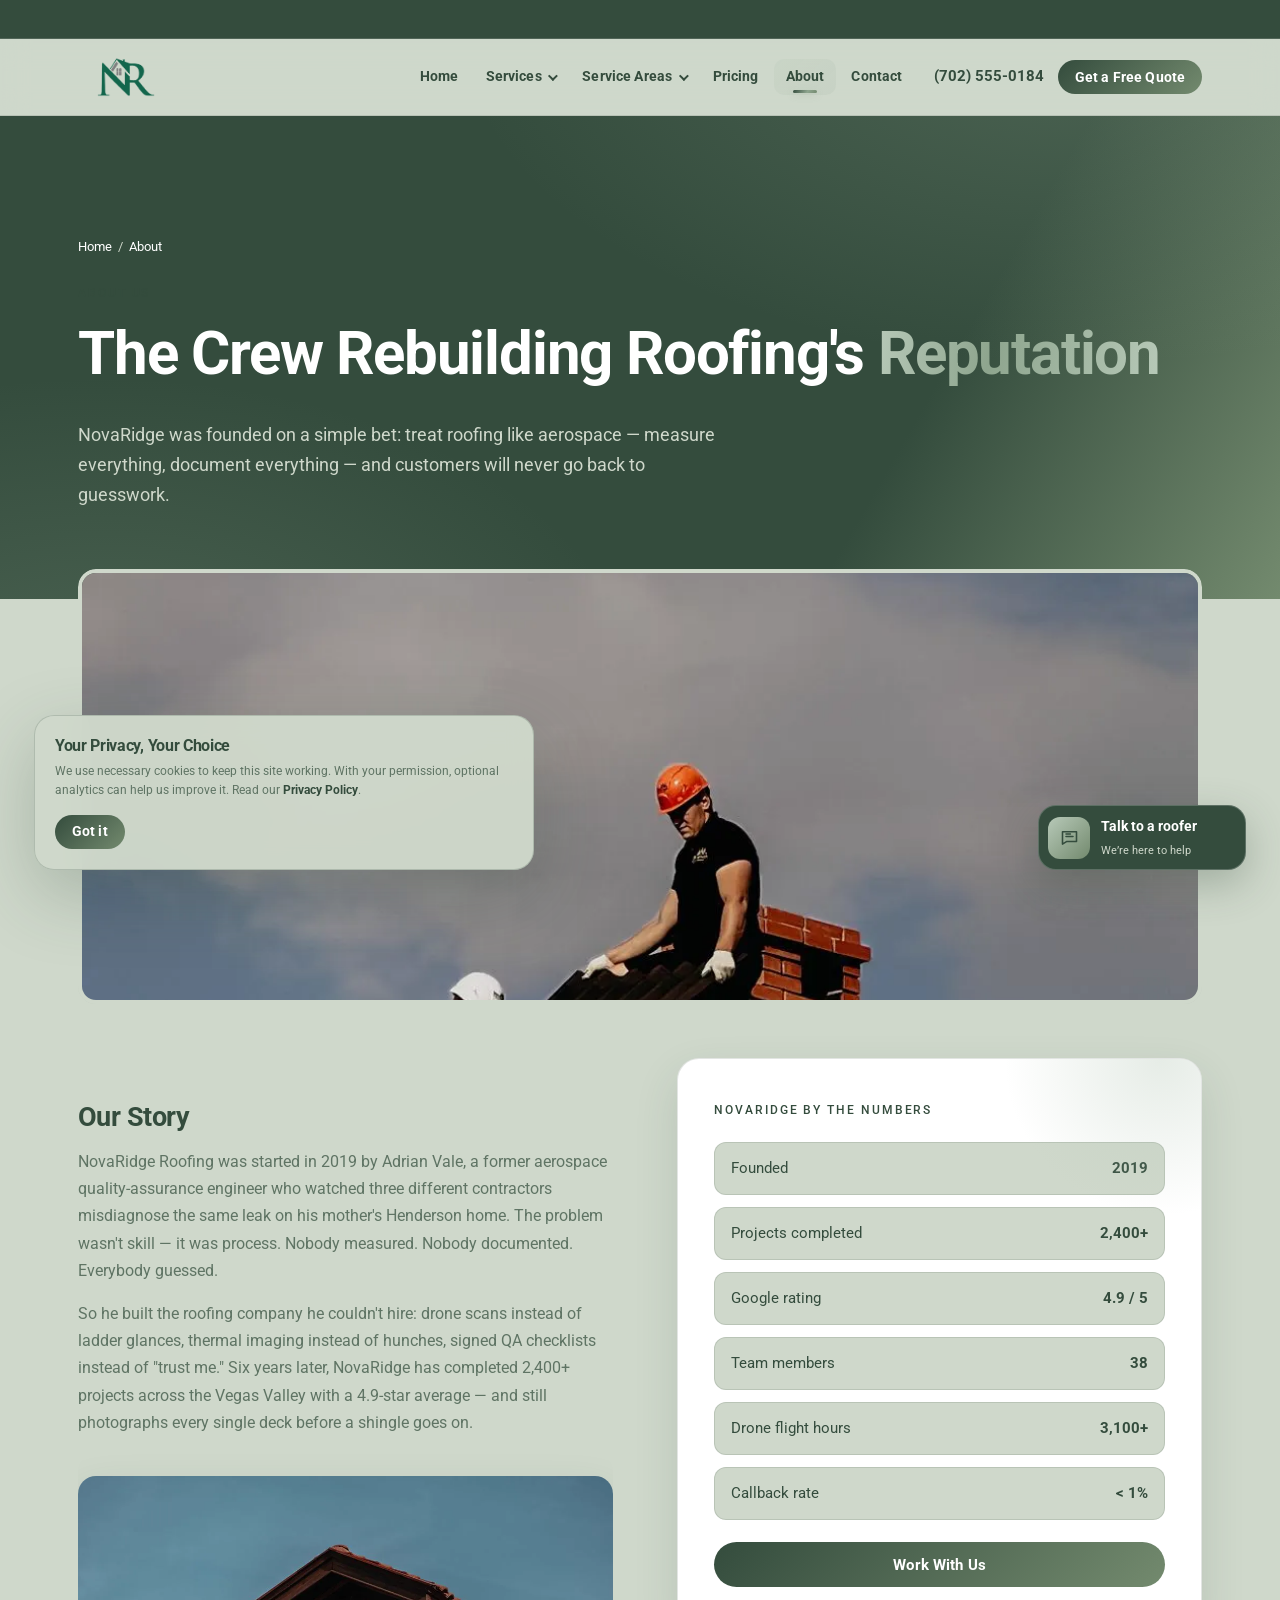
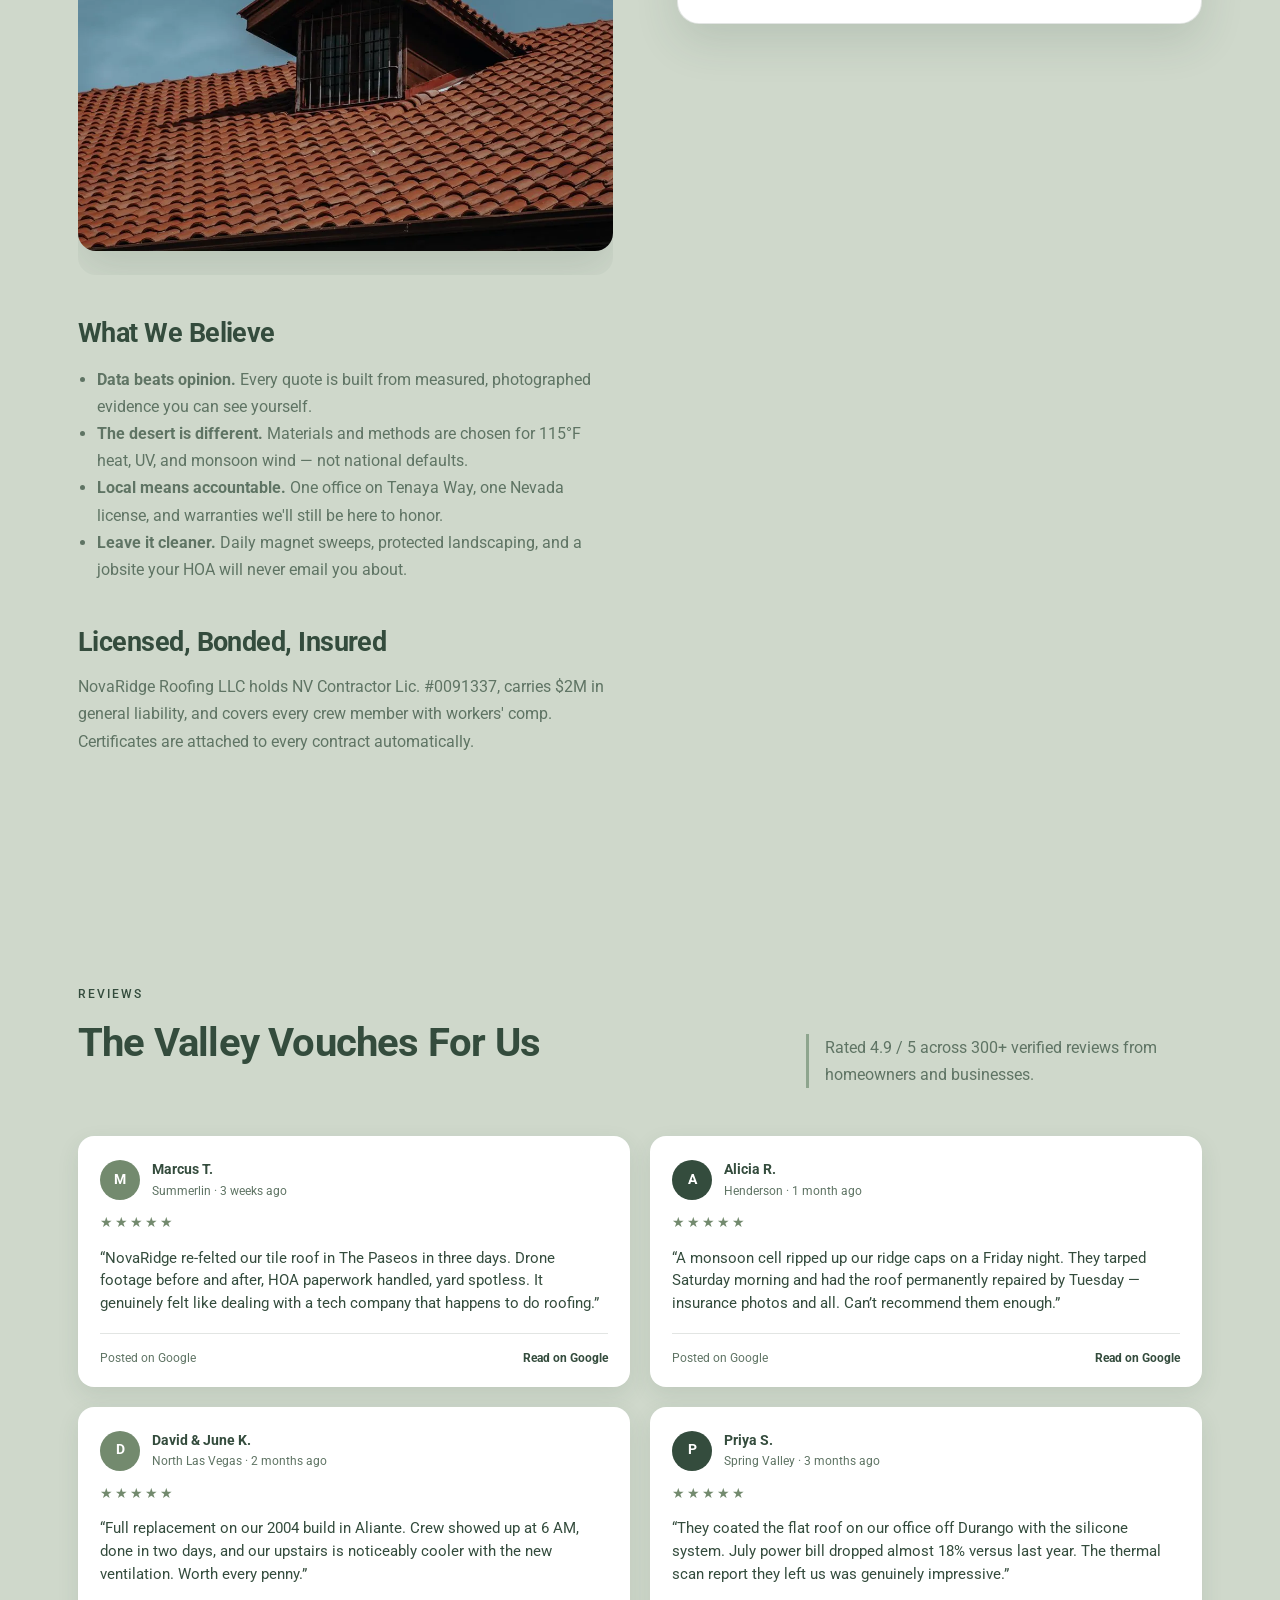
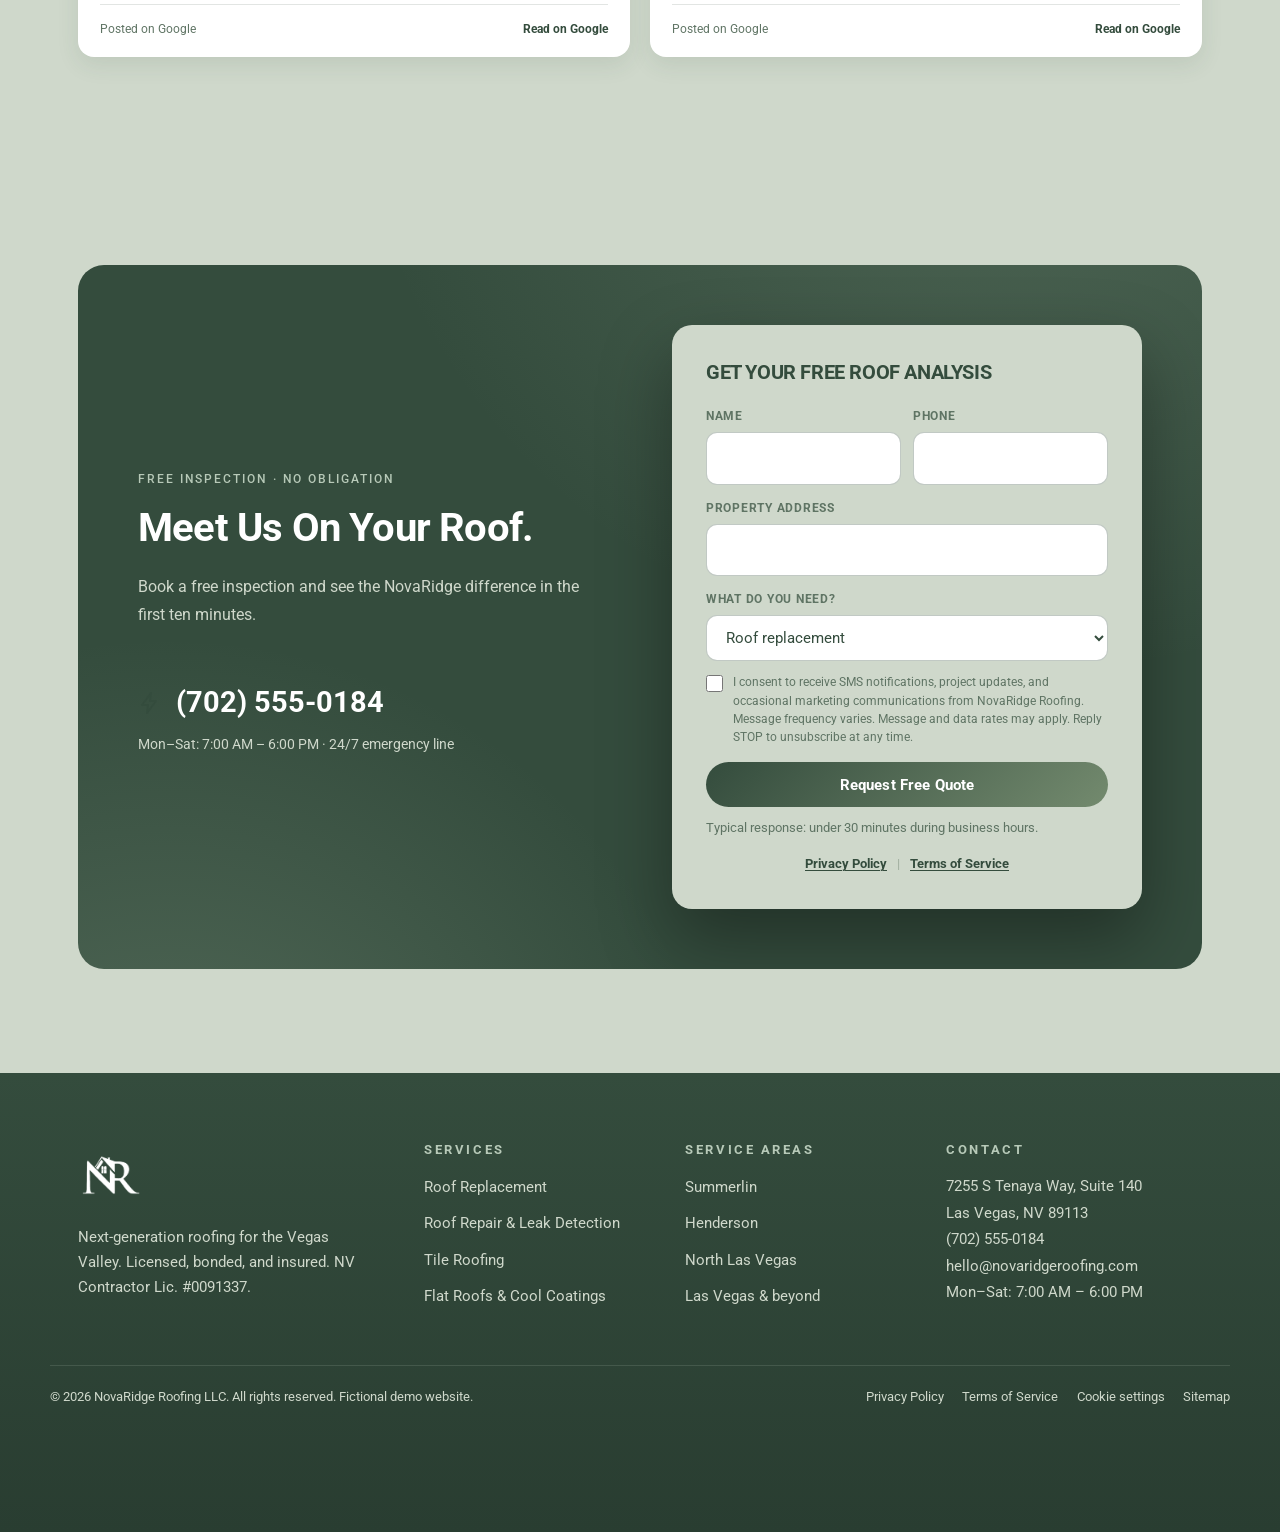
==== about/index.html @ 6fc125f2 "update-site" ====
<!DOCTYPE html>
<html lang="en">
<head>
<meta charset="utf-8">
<meta name="viewport" content="width=device-width, initial-scale=1">
<title>About NovaRidge Roofing — Las Vegas' Data-Driven Roofers | NovaRidge Roofing</title>
<meta name="description" content="Founded by an aerospace QA engineer, NovaRidge Roofing brings drone scans, thermal imaging, and documented quality to 2,400+ Las Vegas roofs since 2019.">
<link rel="canonical" href="https://philderev.github.io/roofing-template/about/">
<meta name="theme-color" content="#CFD8CB">
<link rel="icon" href="../assets/img/nrr-2.png" type="image/png">
<link rel="apple-touch-icon" href="../assets/img/nrr.png">
<meta property="og:type" content="website">
<meta property="og:site_name" content="NovaRidge Roofing">
<meta property="og:title" content="About NovaRidge Roofing — Las Vegas' Data-Driven Roofers | NovaRidge Roofing">
<meta property="og:description" content="Founded by an aerospace QA engineer, NovaRidge Roofing brings drone scans, thermal imaging, and documented quality to 2,400+ Las Vegas roofs since 2019.">
<meta property="og:url" content="https://philderev.github.io/roofing-template/about/">
<meta property="og:image" content="https://philderev.github.io/roofing-template/assets/img/nrr.png">
<meta property="og:image:secure_url" content="https://philderev.github.io/roofing-template/assets/img/nrr.png">
<meta property="og:image:type" content="image/png">
<meta property="og:image:width" content="3231">
<meta property="og:image:height" content="2550">
<meta property="og:image:alt" content="NovaRidge Roofing logo">
<meta name="twitter:card" content="summary">
<link rel="preload" href="../assets/fonts/roboto-400.ttf" as="font" type="font/ttf" crossorigin>
<style>/* NOVARIDGE ROOFING — design system
   Palette: Sage Hint · Mint · Sage · Moss · Evergreen */
@font-face{font-family:"Roboto";src:url("../assets/fonts/roboto-400.ttf") format("truetype");font-style:normal;font-weight:400;font-display:swap}
@font-face{font-family:"Roboto";src:url("../assets/fonts/roboto-500.ttf") format("truetype");font-style:normal;font-weight:500;font-display:swap}
@font-face{font-family:"Roboto";src:url("../assets/fonts/roboto-700.ttf") format("truetype");font-style:normal;font-weight:700;font-display:swap}
:root{
  --bg:#CFD8CB;--bg-warm:#B7C9B8;--bg-sun:#B7C9B8;
  --card:#ffffff;--foot:#344C3D;--foot-2:#293D31;
  --ink:#344C3D;--muted:#5F7464;--inv:#F4F6F3;--inv-muted:#CFD8CB;
  --green:#344C3D;--green-2:#738A6E;--lime:#8EA58E;--yellow:#8EA58E;--yellow-2:#738A6E;
  --line:rgba(52,76,61,.14);--line2:rgba(52,76,61,.3);
  --grad:linear-gradient(120deg,#344C3D,#8EA58E 60%,#738A6E);
  --grad-text:linear-gradient(100deg,#344C3D 0%,#738A6E 55%,#8EA58E 100%);
  --r:18px;--maxw:1180px;
  --shadow:0 18px 44px rgba(52,76,61,.14);
  --shadow-lg:0 26px 60px rgba(52,76,61,.2);
  --font-body:"Roboto","Segoe UI",Arial,sans-serif;
  --font-display:"Roboto","Segoe UI",Arial,sans-serif;
  --ease:cubic-bezier(.22,.61,.2,1);
}
*,*::before,*::after{box-sizing:border-box}
html{scroll-behavior:smooth;scroll-padding-top:96px;-webkit-text-size-adjust:100%;overflow-x:clip}
@media(prefers-reduced-motion:reduce){html{scroll-behavior:auto}*,*::before,*::after{animation-duration:.001s!important;transition-duration:.001s!important}}
picture{display:block;overflow:hidden;border-radius:var(--r)}
picture img{display:block;transition:transform .65s var(--ease)}
@media(hover:hover) and (pointer:fine){picture:hover img{transform:scale(1.06)}}
body{margin:0;background:var(--bg);color:var(--ink);font:400 1rem/1.7 var(--font-body);text-rendering:optimizeLegibility;-webkit-font-smoothing:antialiased}
img,svg,video{max-width:100%;height:auto;display:block}
a{color:var(--green);text-decoration:none}
a:hover{text-decoration:underline}
::selection{background:rgba(142,165,142,.55);color:#344C3D}
:focus-visible{outline:2px solid var(--green);outline-offset:3px;border-radius:4px}
h1,h2,h3,h4{font-family:var(--font-display);line-height:1.16;margin:0 0 .55em;font-weight:700;letter-spacing:-.02em;text-wrap:balance}
h1{font-size:clamp(2.25rem,5.2vw,3.75rem);text-transform:capitalize}
h2{font-size:clamp(1.75rem,3.5vw,2.5rem);text-transform:capitalize}
h3{font-size:1.25rem;line-height:1.3}
p{margin:0 0 1em}
.wrap{max-width:var(--maxw);margin:0 auto;padding:0 clamp(16px,4vw,28px)}
.kicker{display:inline-flex;align-items:center;font-family:var(--font-display);font-size:.75rem;font-weight:500;letter-spacing:.16em;text-transform:uppercase;color:var(--green);margin-bottom:1.3em}
.cta-card .kicker{color:#B7C9B8}
.grad-text{background:var(--grad-text);-webkit-background-clip:text;background-clip:text;color:transparent}
.muted{color:var(--muted)}
section{padding:clamp(56px,9vw,104px) 0;position:relative;overflow:clip}
.section-head{max-width:660px;margin-bottom:clamp(28px,4vw,48px)}
.section-head.split{display:flex;max-width:none;flex-wrap:wrap;gap:1.5rem;align-items:flex-end;justify-content:space-between}
.section-head.split>p{max-width:44ch;border-left:3px solid var(--yellow);padding-left:1rem;margin:0}
.alt-band{background:var(--bg-warm);border-block:1px solid var(--line)}

/* skip link */
.skip{position:absolute;left:-999px;top:8px;z-index:100;background:var(--green);color:#fff;padding:.6em 1em;border-radius:8px;font-weight:700}
.skip:focus{left:8px}

/* header */
.announcement{position:relative;z-index:51;background:var(--green);color:#fff;border-bottom:1px solid rgba(255,255,255,.14)}
.announcement .wrap{min-height:38px;text-align:center;font-size:.8rem;line-height:1.35}
.announcement-rotator{position:relative;height:38px;overflow:hidden}
.announcement-item{position:absolute;inset:0;display:flex;align-items:center;justify-content:center;gap:12px;opacity:0;transform:translateY(12px);animation:announcement-cycle 10s ease-in-out infinite}
.announcement-item:nth-child(2){animation-delay:5s}
.announcement strong{font-weight:700}
.announcement a{color:#fff;font-weight:700;text-decoration:underline;text-underline-offset:3px;white-space:nowrap}
.announcement a:hover{color:var(--bg-warm)}
@keyframes announcement-cycle{0%{opacity:0;transform:translateY(12px)}4%,46%{opacity:1;transform:none}50%,100%{opacity:0;transform:translateY(-12px)}}
@media(prefers-reduced-motion:reduce){.announcement-item{animation:none;opacity:1;transform:none}.announcement-item:nth-child(2){display:none}}
.site-head{position:sticky;top:0;z-index:50;backdrop-filter:blur(14px);-webkit-backdrop-filter:blur(14px);background:rgba(207,216,203,.88);border-bottom:1px solid var(--line)}
.nav-bar{display:flex;align-items:center;gap:20px;min-height:76px}
.brand{display:flex;align-items:center;color:var(--ink);flex:none}
.brand:hover{text-decoration:none}
.brand-logo{width:96px;height:64px;object-fit:contain;display:block}
nav.main{margin-left:auto}
nav.main ul{list-style:none;display:flex;gap:4px;margin:0;padding:0;align-items:center}
nav.main a,.drop-btn{display:block;padding:.55em .8em;color:var(--ink);font:600 .9rem/1.4 var(--font-display);letter-spacing:.01em;border-radius:10px;background:none;border:0;cursor:pointer;white-space:nowrap;position:relative}
nav.main a:hover,.drop-btn:hover{background:rgba(183,201,184,.4);text-decoration:none}
nav.main a[aria-current=page]{color:var(--green);background:linear-gradient(135deg,rgba(183,201,184,.26),rgba(142,165,142,.1));text-decoration:none}
nav.main a[aria-current=page]::after{content:"";position:absolute;left:50%;bottom:2px;width:24px;height:3px;border-radius:99px;background:var(--grad);transform:translateX(-50%);box-shadow:0 2px 7px rgba(142,165,142,.28)}
.has-drop{position:relative}
.drop-btn::after{content:"";display:inline-block;margin-left:.45em;width:7px;height:7px;border-right:2px solid currentColor;border-bottom:2px solid currentColor;transform:rotate(45deg) translateY(-2px)}
.drop{position:absolute;top:calc(100% + 6px);left:0;min-width:240px;background:var(--card);border:1px solid var(--line);border-radius:14px;padding:8px;box-shadow:var(--shadow-lg);opacity:0;visibility:hidden;transform:translateY(6px);transition:.18s}
.has-drop:hover .drop,.has-drop:focus-within .drop,.has-drop.open .drop{opacity:1;visibility:visible;transform:none}
.drop a{padding:.6em .8em;border-radius:9px;font-weight:500}
.drop a:hover{background:var(--bg-warm)}
.head-cta{display:flex;align-items:center;gap:14px}
.phone-link{font-weight:700;font-size:.95rem;color:var(--ink);white-space:nowrap}
.phone-link:hover{color:var(--green);text-decoration:none}
.btn{display:inline-flex;align-items:center;justify-content:center;gap:.5em;padding:.9em 1.7em;border-radius:999px;font:600 .94rem/1.2 var(--font-display);letter-spacing:.01em;border:0;cursor:pointer;transition:outline-color .2s var(--ease);outline:2px solid transparent;outline-offset:2px;white-space:nowrap}
.btn:hover{text-decoration:none}
.btn-primary{background:linear-gradient(135deg,#344C3D,#738A6E);color:#fff}
.btn-primary:hover{outline-color:#344C3D}
.btn-yellow{background:linear-gradient(135deg,#B7C9B8,#8EA58E);color:#344C3D}
.btn-yellow:hover{outline-color:#738A6E}
.btn-ghost{background:rgba(255,255,255,.7);color:var(--ink);border:1px solid var(--line2)}
.btn-ghost:hover{border-color:var(--green);color:var(--green);background:#fff}
.hero .btn-ghost,.sub-hero .btn-ghost{background:rgba(207,216,203,.12);color:#fff;border-color:rgba(207,216,203,.4)}
.hero .btn-ghost:hover,.sub-hero .btn-ghost:hover{background:rgba(207,216,203,.22);color:#fff;border-color:var(--yellow)}
.btn-sm{padding:.62em 1.2em;font-size:.88rem}
.nav-toggle{display:none;margin-left:auto;background:none;border:1px solid var(--line2);border-radius:10px;padding:9px 11px;cursor:pointer}
.nav-toggle span{display:block;width:20px;height:2px;background:var(--ink);margin:4px 0;border-radius:2px;transition:.2s}

/* hero (home) */
.hero{position:relative;min-height:min(92svh,880px);display:flex;align-items:center;overflow:hidden;padding:110px 0 90px;isolation:isolate}
.hero .wrap{width:100%}
.hero-media{position:absolute;inset:0;z-index:-2}
.hero-media video,.hero-media img{width:100%;height:100%;object-fit:cover}
.hero-media::after{content:"";position:absolute;inset:0;background:linear-gradient(100deg,rgba(41,61,49,.92) 18%,rgba(41,61,49,.66) 52%,rgba(41,61,49,.3)),linear-gradient(0deg,rgba(41,61,49,.55),transparent 40%)}
.hero-inner{max-width:760px;color:#fff}
.hero-status{display:inline-flex;align-items:center;gap:.6rem;font-size:.8rem;font-weight:600;letter-spacing:.16em;text-transform:uppercase;color:#B7C9B8;margin-bottom:1.5rem}
.pulse{position:relative;width:9px;height:9px;border-radius:50%;background:#B7C9B8}
.pulse::after{content:"";position:absolute;inset:-2px;border-radius:50%;border:2px solid rgba(183,201,184,.55);animation:pulse 2s infinite}
@keyframes pulse{0%{transform:scale(.6);opacity:1}70%,100%{transform:scale(2);opacity:0}}
.hero .grad-text,.sub-hero .grad-text{background:linear-gradient(100deg,#B7C9B8,#8EA58E 40%,#B7C9B8);-webkit-background-clip:text;background-clip:text;color:transparent}
.hero p.lede{font-size:clamp(1.02rem,2vw,1.2rem);color:#CFD8CB;max-width:560px;border-left:3px solid var(--yellow);padding-left:1.1rem}
.hero-ctas{display:flex;gap:14px;flex-wrap:wrap;margin:1.7em 0 2.3em}

/* sub-hero (subpages) */
.sub-hero{position:relative;padding:clamp(76px,10vw,120px) 0 clamp(44px,6vw,70px);overflow:hidden;color:#fff;background:radial-gradient(90% 130% at 85% -20%,rgba(142,165,142,.28),transparent 55%),radial-gradient(70% 110% at 8% 120%,rgba(142,165,142,.25),transparent 60%),linear-gradient(120deg,#344C3D,#344C3D 70%,#738A6E)}
.sub-hero .lede{color:#CFD8CB!important}
.crumbs{font-size:.84rem;color:#CFD8CB;margin-bottom:1.4em}
.crumbs a{color:#CFD8CB}
.crumbs a:hover{color:var(--yellow)}
.crumbs span[aria-current]{color:#fff}

/* trust bar */
.trust{border-block:1px solid rgba(52,76,61,.12);background:var(--bg-sun);padding:20px 0;overflow:hidden}
.trust-track{display:flex;width:max-content;animation:trust-marquee 28s linear infinite;will-change:transform}
.trust-row{display:flex;gap:clamp(36px,5vw,76px);align-items:center;padding:0 clamp(18px,2.5vw,38px);flex:none}
.trust-item{display:flex;align-items:center;font:600 .8rem/1.2 var(--font-display);letter-spacing:.08em;text-transform:uppercase;color:#344C3D;white-space:nowrap}
.stars{color:#344C3D;letter-spacing:2px}
@keyframes trust-marquee{to{transform:translateX(-50%)}}
@media(hover:hover){.trust:hover .trust-track{animation-play-state:paused}}
@media(prefers-reduced-motion:reduce){.trust{overflow-x:auto}.trust-track{animation:none}.trust-row[aria-hidden=true]{display:none}}

/* cards */
.grid-3{display:grid;grid-template-columns:repeat(3,1fr);gap:20px}
.grid-4{display:grid;grid-template-columns:repeat(4,1fr);gap:20px}
.grid-2{display:grid;grid-template-columns:repeat(2,1fr);gap:20px}
.card{background:var(--card);border:1px solid var(--line);border-radius:var(--r);padding:28px;position:relative;overflow:hidden;transition:transform .35s var(--ease),border-color .35s,box-shadow .35s}
.card::before{content:"";position:absolute;inset:0 0 auto;height:3px;background:var(--grad);opacity:0;transition:.25s}
a.card{color:var(--ink);display:block}
a.card:hover{text-decoration:none}
.card:hover{transform:translateY(-6px);border-color:rgba(52,76,61,.35);box-shadow:var(--shadow-lg)}
.card:hover::before{opacity:1}
.card .icon{width:54px;height:54px;border-radius:14px;display:grid;place-items:center;background:rgba(183,201,184,.35);border:1px solid rgba(52,76,61,.2);margin-bottom:18px;transition:.3s var(--ease)}
.card:hover .icon{background:var(--grad);transform:rotate(-6deg) scale(1.06)}
.card:hover .icon svg path,.card:hover .icon svg circle{stroke:#fff}
.card h3{margin-bottom:.4em}
.card p{color:var(--muted);font-size:.94rem;margin:0}
.card .go{display:inline-block;margin-top:16px;font-weight:700;font-size:.88rem;color:var(--green)}

/* about preview / photo layouts */
.about-grid{display:grid;grid-template-columns:1.02fr 1fr;gap:clamp(28px,5vw,64px);align-items:center}
.about-media{position:relative}
.about-media img{border-radius:var(--r);aspect-ratio:4/4.7;object-fit:cover;width:100%;box-shadow:var(--shadow)}
.float-chip{position:absolute;display:flex;align-items:center;gap:.8rem;background:#fff;border:1px solid var(--line);border-radius:16px;padding:.85rem 1.15rem;box-shadow:var(--shadow-lg)}
.float-chip .ico{width:40px;height:40px;border-radius:11px;background:var(--grad);display:grid;place-items:center;flex:none}
.float-chip .ico svg{width:20px;height:20px}
.float-chip b{display:block;font-size:1.05rem;line-height:1.1}
.float-chip span{font-size:.72rem;color:var(--muted);letter-spacing:.06em;text-transform:uppercase}
.chip-tr{top:1.4rem;right:-1rem}
.chip-bl{bottom:2.2rem;left:-1.2rem}
.checklist{list-style:none;margin:1.4em 0 0;padding:0;display:grid;gap:14px}
.checklist li{display:flex;gap:13px;align-items:flex-start;color:var(--muted)}
.checklist li b{color:var(--ink)}
.checklist svg{flex:none;margin-top:3px}
.mini-stats{display:grid;grid-template-columns:repeat(3,1fr);gap:1.4rem;margin-top:2rem}
.mini-stats b{font-size:clamp(1.6rem,2.6vw,2.2rem);display:block;letter-spacing:-.02em;background:var(--grad-text);-webkit-background-clip:text;background-clip:text;color:transparent}
.mini-stats span{font-size:.8rem;color:var(--muted)}
.why-media{display:grid;grid-template-columns:1fr 1fr;gap:1.2rem}
.why-media img{border-radius:var(--r);width:100%;object-fit:cover;aspect-ratio:4/3.4;box-shadow:var(--shadow)}
.why-media picture:first-child{grid-column:1/-1}
.why-media picture:first-child img{aspect-ratio:16/8.2}

/* projects */
.proj-grid{display:grid;grid-template-columns:1fr 1fr;gap:1.5rem}
.proj{position:relative;border-radius:var(--r);overflow:hidden;display:block;box-shadow:var(--shadow)}
.proj img{aspect-ratio:16/10.5;object-fit:cover;width:100%;transition:transform .8s var(--ease)}
.proj:hover img{transform:scale(1.06)}
.proj-info{position:absolute;inset:auto 0 0;padding:1.4rem;background:linear-gradient(180deg,transparent,rgba(41,61,49,.94) 62%)}
.proj-info time{font-size:.76rem;color:var(--yellow);letter-spacing:.16em;text-transform:uppercase}
.proj-info h3{font-size:1.24rem;text-transform:uppercase;margin:.3rem 0 0;color:#fff}
.proj-tags{position:absolute;top:1.1rem;right:1.1rem;display:flex;gap:.5rem}
.proj-tags span{font-size:.68rem;font-weight:600;letter-spacing:.1em;text-transform:uppercase;background:rgba(207,216,203,.92);border:1px solid rgba(52,76,61,.15);color:#344C3D;padding:.32rem .7rem;border-radius:999px}

/* tech panel (sticky sidebars) */
.tech-panel{background:var(--card);border:1px solid var(--line);border-radius:22px;padding:clamp(22px,3vw,36px);box-shadow:var(--shadow);position:relative;overflow:hidden}
.tech-panel::after{content:"";position:absolute;width:340px;height:340px;border-radius:50%;background:radial-gradient(circle,rgba(183,201,184,.35),transparent 65%);top:-170px;right:-130px;pointer-events:none}
.tech-rows{display:grid;gap:12px;margin-top:6px}
.tech-row{display:flex;justify-content:space-between;gap:14px;padding:13px 16px;background:var(--bg);border:1px solid var(--line);border-radius:12px;font-size:.92rem}
.tech-row b{color:var(--green);font-weight:700;white-space:nowrap}

/* process */
.steps{counter-reset:s}
.step{counter-increment:s;display:grid;grid-template-columns:auto 1fr;gap:1.6rem;align-items:center;padding:1.6rem 0;border-bottom:1px solid var(--line);transition:padding-left .35s var(--ease),background .35s}
.step:hover{padding-left:1rem;background:linear-gradient(90deg,rgba(183,201,184,.35),transparent 60%)}
.step-num{font-size:.95rem;font-weight:700;color:var(--green);width:58px;height:58px;border-radius:16px;display:grid;place-items:center;border:1px solid var(--line2);background:rgba(183,201,184,.3)}
.step-num::before{content:"0" counter(s)}
.step h3{font-size:1.25rem;text-transform:uppercase;margin:0 0 .2em}
.step p{color:var(--muted);font-size:.95rem;margin:0;max-width:62ch}

/* areas */
.area-flex{display:grid;grid-template-columns:1fr 1fr;gap:clamp(28px,5vw,60px);align-items:center}
.map-panel{background:var(--card);border:1px solid var(--line);border-radius:22px;padding:14px;box-shadow:var(--shadow);overflow:hidden}
.map-panel iframe{display:block;width:100%;height:400px;border:0;border-radius:14px;background:#F4F6F3}
.area-list{display:grid;grid-template-columns:1fr 1fr;gap:12px;margin-top:1.4em}
.area-chip{display:flex;align-items:center;gap:10px;padding:13px 16px;background:var(--card);border:1px solid var(--line);border-radius:12px;color:var(--ink);font-weight:600;font-size:.93rem;transition:.2s var(--ease)}
.area-chip:hover{border-color:var(--green);text-decoration:none;transform:translateY(-3px);box-shadow:var(--shadow);color:var(--green)}
.area-chip .dot{width:9px;height:9px;border-radius:50%;background:var(--grad);flex:none}

/* reviews */
.review-card{background:var(--card);border:0;border-radius:16px;padding:24px 22px 18px;display:flex;flex-direction:column;gap:16px;box-shadow:0 8px 22px rgba(52,76,61,.1)}
.review-card p{color:var(--ink);font-size:.92rem;line-height:1.55;margin:0;flex:1}
.reviewer{display:flex;align-items:center;gap:12px;order:-2}
.avatar{width:40px;height:40px;border-radius:50%;display:grid;place-items:center;flex:none;font-weight:700;background:var(--green-2);color:#fff;font-size:.9rem}
.review-card:nth-child(even) .avatar{background:var(--green);color:#fff}
.reviewer b{display:block;font-size:.9rem;line-height:1.35;color:var(--ink)}
.reviewer span{display:block;font-size:.76rem;line-height:1.4;color:var(--muted);margin-top:3px}
.review-card>.stars{order:-1;color:var(--yellow-2);font-size:.9rem;line-height:1;letter-spacing:2px}
.review-foot{display:flex;align-items:center;justify-content:space-between;gap:16px;border-top:1px solid var(--line);padding-top:14px;margin-top:2px;font-size:.76rem;color:var(--muted)}
.review-foot a{font-weight:600;color:var(--green);white-space:nowrap}

/* faq */
.faq-grid{display:grid;grid-template-columns:1fr 1.35fr;gap:clamp(2rem,5vw,4rem);align-items:start}
.faq-media img{border-radius:var(--r);aspect-ratio:4/4.6;object-fit:cover;width:100%;box-shadow:var(--shadow)}
.faq details,.faq-grid details{border:1px solid var(--line);border-radius:14px;background:var(--card);margin-bottom:12px;overflow:hidden;transition:border-color .3s}
.faq{max-width:820px}
details[open]{border-color:var(--line2)}
.faq summary,.faq-grid summary{cursor:pointer;padding:17px 20px;font-weight:600;list-style:none;display:flex;justify-content:space-between;gap:16px;align-items:center}
summary::-webkit-details-marker{display:none}
summary .plus{flex:none;width:28px;height:28px;border-radius:9px;position:relative;border:1px solid var(--line);background:rgba(183,201,184,.3);transition:.3s var(--ease)}
summary .plus::before,summary .plus::after{content:"";position:absolute;inset:0;margin:auto;background:var(--green);border-radius:2px}
summary .plus::before{width:12px;height:2px}
summary .plus::after{width:2px;height:12px;transition:transform .3s var(--ease)}
details[open] summary .plus{background:var(--grad);border-color:transparent}
details[open] summary .plus::before,details[open] summary .plus::after{background:#fff}
details[open] summary .plus::after{transform:rotate(90deg)}
.faq-a{padding:0 20px 18px;color:var(--muted);font-size:.95rem}

/* pricing */
.price-card{position:relative;background:var(--card);border:1px solid var(--line);border-radius:20px;padding:32px 28px;display:flex;flex-direction:column;transition:transform .3s var(--ease),border-color .3s,box-shadow .3s}
.price-card:hover{transform:translateY(-6px);border-color:rgba(52,76,61,.4);box-shadow:var(--shadow-lg)}
.price-card.hot{border-color:rgba(52,76,61,.55);box-shadow:0 0 0 3px rgba(183,201,184,.5),var(--shadow)}
.price-card .tag{position:absolute;top:-13px;left:50%;transform:translateX(-50%);white-space:nowrap;background:linear-gradient(135deg,#B7C9B8,#738A6E);color:#344C3D;font-size:.72rem;font-weight:700;letter-spacing:.12em;text-transform:uppercase;padding:.4em 1em;border-radius:99px;box-shadow:0 6px 16px rgba(115,138,110,.4)}
.price-card h3{font-size:1.1rem;text-transform:uppercase}
.price{font-size:2.1rem;font-weight:700;margin:.2em 0 .1em;letter-spacing:-.02em}
.price small{font-size:.85rem;color:var(--muted);font-weight:500}
.price-card ul{list-style:none;padding:1.2em 0 0;margin:.6em 0 1.6em;display:grid;gap:10px;flex:1;border-top:1px solid var(--line)}
.price-card li{display:flex;gap:10px;font-size:.92rem;color:var(--muted)}
.price-card li::before{content:"";width:8px;height:8px;border-radius:50%;background:var(--grad);flex:none;margin-top:8px}
.price-card .btn{width:100%}

/* cta band + form */
.cta-band{padding:clamp(56px,9vw,104px) 0}
.cta-card{position:relative;overflow:hidden;border-radius:26px;padding:clamp(28px,5vw,60px);color:#fff;background:radial-gradient(110% 160% at 85% -30%,rgba(142,165,142,.3),transparent 55%),radial-gradient(90% 140% at 8% 130%,rgba(142,165,142,.35),transparent 55%),linear-gradient(120deg,#344C3D,#344C3D)}
.cta-card .inner{position:relative;display:grid;grid-template-columns:1fr 1fr;gap:clamp(30px,5vw,70px);align-items:center}
.cta-card .muted{color:#CFD8CB}
.big-phone{display:inline-flex;align-items:center;gap:14px;margin-top:1.2em;font-size:clamp(1.3rem,3vw,1.8rem);font-weight:700;color:#fff}
.big-phone:hover{color:var(--yellow);text-decoration:none}
.lead-form{background:var(--bg);border-radius:20px;padding:clamp(22px,3vw,34px);box-shadow:0 30px 70px rgba(0,0,0,.35);color:var(--ink)}
.lead-form h3{margin-bottom:1em;text-transform:uppercase}
.f-row{display:grid;grid-template-columns:1fr 1fr;gap:12px}
.f-field{margin-bottom:12px}
.f-field label{display:block;font-size:.78rem;font-weight:700;letter-spacing:.06em;color:var(--muted);margin-bottom:6px;text-transform:uppercase}
.f-field input,.f-field select,.f-field textarea{width:100%;padding:.8em 1em;background:#fff;border:1px solid var(--line2);border-radius:11px;color:var(--ink);font:inherit;font-size:.95rem}
.f-field input:focus,.f-field select:focus,.f-field textarea:focus{outline:none;border-color:var(--green);box-shadow:0 0 0 3px rgba(115,138,110,.2)}
.form-note{font-size:.8rem;color:var(--muted);margin:10px 0 0}
.sms-consent{display:flex;align-items:flex-start;gap:10px;margin:4px 0 16px;color:var(--muted);font-size:.76rem;line-height:1.5;cursor:pointer}
.sms-consent input{width:17px;height:17px;flex:0 0 17px;margin:2px 0 0;accent-color:var(--green)}
.form-legal{display:flex;justify-content:center;gap:10px;margin:14px 0 0;font-size:.8rem}
.form-legal a{color:var(--green-dark);font-weight:600;text-decoration:underline;text-underline-offset:2px}
.form-legal span{color:var(--line2)}
.form-consent{font-size:.72rem;line-height:1.5}
.form-consent a{font-weight:600}
.form-ok{display:none;padding:14px 18px;border:1px solid rgba(52,76,61,.4);background:rgba(115,138,110,.12);border-radius:12px;color:var(--green);font-weight:600;margin-top:14px}

/* footer */
.site-foot{background:linear-gradient(180deg,var(--foot),var(--foot-2));color:var(--inv);padding:clamp(44px,6vw,70px) 0 0}
.site-foot .brand{color:var(--inv)}
.site-foot .brand-logo{filter:brightness(0) invert(1);transform:translateX(-15px);margin-right:-15px}
.foot-grid{display:grid;grid-template-columns:1.4fr 1fr 1fr 1.2fr;gap:clamp(24px,4vw,48px)}
.foot-grid h4{font-size:.8rem;letter-spacing:.2em;text-transform:uppercase;color:#B7C9B8;margin-bottom:1.2em}
.foot-grid ul{list-style:none;margin:0;padding:0;display:grid;gap:9px}
.foot-grid a{color:var(--inv-muted);font-size:.92rem}
.foot-grid a:hover{color:#B7C9B8}
.foot-about p{color:var(--inv-muted);font-size:.92rem;max-width:300px}
address{font-style:normal;color:var(--inv-muted);font-size:.92rem;line-height:1.8}
address a{color:var(--inv)}
.foot-bottom{margin-top:clamp(30px,5vw,50px);border-top:1px solid rgba(207,216,203,.14);padding:20px 0 clamp(96px,12vw,124px);display:flex;justify-content:space-between;gap:14px;flex-wrap:wrap;font-size:.82rem;color:var(--inv-muted)}
.foot-bottom a{color:var(--inv-muted)}
.foot-bottom a:hover{color:#B7C9B8}
.foot-legal{display:flex;gap:1.4em;flex-wrap:wrap}
.cookie-settings{border:0;padding:0;background:none;color:var(--inv-muted);font:inherit;cursor:pointer}.cookie-settings:hover{color:#B7C9B8}

/* floating contact */
.contact-float{position:fixed;right:clamp(16px,3vw,34px);bottom:clamp(16px,3vw,30px);z-index:90;display:flex;flex-direction:column;align-items:flex-end;gap:12px}
.contact-trigger{min-width:208px;display:flex;align-items:center;gap:11px;padding:9px 14px 9px 9px;border:1px solid rgba(255,255,255,.2);border-radius:18px;background:#344C3D;color:#fff;box-shadow:0 14px 40px rgba(52,76,61,.3);font:inherit;text-align:left;cursor:pointer;transition:transform .25s var(--ease),background .25s}
.contact-trigger:hover{transform:translateY(-3px);background:#344C3D}
.contact-trigger-icon{width:42px;height:42px;display:grid;place-items:center;border-radius:12px;background:linear-gradient(135deg,#B7C9B8,#738A6E);color:#344C3D;flex:none}
.contact-trigger svg,.contact-actions svg{width:21px;height:21px;fill:none;stroke:currentColor;stroke-width:1.8;stroke-linecap:round;stroke-linejoin:round}
.contact-trigger b,.contact-trigger small{display:block}.contact-trigger b{font-size:.9rem}.contact-trigger small{font-size:.7rem;color:#CFD8CB;margin-top:1px}
.contact-close{display:none;width:19px;height:19px;position:relative;margin:0 4px 0 auto}
.contact-close::before,.contact-close::after{content:"";position:absolute;inset:9px 1px auto;height:2px;border-radius:2px;background:#fff;transform:rotate(45deg)}
.contact-close::after{transform:rotate(-45deg)}
.is-open .contact-trigger{min-width:58px;width:58px;height:58px;border-radius:50%;padding:0}.is-open .contact-trigger-icon,.is-open .contact-trigger-copy{display:none}.is-open .contact-close{display:block;margin:auto}
.contact-pop{width:min(392px,calc(100vw - 32px));overflow:hidden;border:1px solid rgba(52,76,61,.22);border-radius:22px;background:var(--bg);box-shadow:0 24px 70px rgba(52,76,61,.28);transform-origin:bottom right;animation:contact-in .25s var(--ease)}
.contact-pop-head{display:flex;align-items:center;gap:14px;padding:22px 20px;background:linear-gradient(125deg,#344C3D,#344C3D);color:#fff}
.contact-pop-head strong,.contact-pop-head span{display:block}.contact-pop-head strong{font-size:.94rem}.contact-pop-head div>span{font-size:.72rem;color:#CFD8CB;margin-top:3px}
.contact-status{width:38px;height:38px;display:grid;place-items:center;border-radius:12px;background:rgba(255,255,255,.08);border:1px solid rgba(183,201,184,.2);flex:none}
.contact-status img{display:block;width:34px;height:34px;object-fit:contain;filter:brightness(0) invert(1)}
.contact-pop-body{padding:22px 20px 20px}.contact-pop-body>p{font-size:.88rem;line-height:1.6;color:var(--muted);margin:0 0 17px}
.contact-actions{display:grid;grid-template-columns:1fr 1fr;gap:11px}
.contact-actions a{display:flex;align-items:center;gap:11px;min-width:0;padding:14px 12px;border:1px solid var(--line2);border-radius:14px;background:#fff;color:var(--ink);transition:border-color .2s,transform .2s,box-shadow .2s}
.contact-actions a>span:last-child{min-width:0}
.contact-actions a:hover{transform:translateY(-2px);border-color:var(--green);box-shadow:0 8px 20px rgba(52,76,61,.1);text-decoration:none}
.contact-actions .contact-email{grid-column:1/-1}.contact-icon{width:34px;height:34px;border-radius:10px;display:grid;place-items:center;background:rgba(183,201,184,.3);color:var(--green);flex:none}
.contact-actions b,.contact-actions small{display:block;overflow:hidden;text-overflow:ellipsis}.contact-actions b{font-size:.8rem;white-space:nowrap}.contact-actions small{font-size:.67rem;color:var(--muted);margin-top:3px;white-space:nowrap}
@keyframes contact-in{from{opacity:0;transform:translateY(10px) scale(.97)}}

/* cookie consent */
.cookie-banner{position:fixed;left:clamp(16px,3vw,34px);bottom:clamp(16px,3vw,30px);z-index:89;width:min(500px,calc(100vw - 32px));display:grid;gap:15px;padding:20px;border:1px solid rgba(52,76,61,.2);border-radius:20px;background:rgba(207,216,203,.97);box-shadow:0 24px 70px rgba(52,76,61,.25);backdrop-filter:blur(12px);animation:cookie-in .35s var(--ease)}
.cookie-banner[hidden]{display:none}
.cookie-copy h2{font-size:1rem;margin:1px 0 5px}.cookie-copy p{font-size:.78rem;line-height:1.55;color:var(--muted);margin:0}.cookie-copy a{font-weight:600}
.cookie-actions{display:flex;align-items:center;gap:10px}
@keyframes cookie-in{from{opacity:0;transform:translateY(14px)}}

/* prose (subpages) */
.prose{max-width:800px}
.prose h2{margin-top:1.6em;font-size:clamp(1.3rem,2.4vw,1.7rem)}
.prose p,.prose li{color:#5F7464}
.prose ul{padding-left:1.2em}
.prose img{border-radius:var(--r);box-shadow:var(--shadow);margin:1.5em 0}
.legal .prose h2{font-size:1.25rem}
.legal .prose p,.legal .prose li{font-size:.96rem}
.updated{font-size:.85rem;color:var(--muted)}

/* service hero image strip */
.svc-hero-img{margin-top:clamp(-30px,-4vw,-50px);position:relative;z-index:2}
.svc-hero-img img{border-radius:var(--r);aspect-ratio:16/6.2;object-fit:cover;width:100%;box-shadow:var(--shadow-lg);border:4px solid var(--bg)}

/* thank-you */
.ty-hero{min-height:70svh;display:flex;align-items:center}
.ty-check{width:84px;height:84px;border-radius:50%;background:var(--grad);display:grid;place-items:center;margin-bottom:1.6em;box-shadow:0 16px 40px rgba(52,76,61,.45)}

/* reveal */
.rv:not(.in){opacity:0;transform:translateY(24px)}
.rv.in{animation:rv-in .7s var(--ease)}
@keyframes rv-in{from{opacity:0;transform:translateY(24px)}}
@media(prefers-reduced-motion:reduce){.rv:not(.in){opacity:1;transform:none}.rv.in{animation:none}}

/* responsive */
@media(max-width:1120px){
  .phone-link{display:none}
  .nav-bar{gap:12px}
}
@media(max-width:1020px){
  .grid-4{grid-template-columns:1fr 1fr}
  .foot-grid{grid-template-columns:1fr 1fr}
}
@media(max-width:860px){
  .nav-toggle{display:block}
  nav.main{position:fixed;inset:76px 0 auto;background:rgba(207,216,203,.99);border-bottom:1px solid var(--line2);padding:18px clamp(16px,4vw,28px) 26px;transform:translateY(-130%);transition:transform .25s;margin:0;max-height:calc(100svh - 76px);overflow:auto;box-shadow:var(--shadow-lg)}
  nav.main.open{transform:none}
  nav.main ul{flex-direction:column;align-items:stretch;gap:2px}
  nav.main a,.drop-btn{padding:.8em .6em;font-size:1.02rem;width:100%;text-align:left}
  nav.main a[aria-current=page]::after{left:.6em;bottom:3px;width:30px;transform:none}
  .drop{position:static;opacity:1;visibility:visible;transform:none;display:none;border:0;background:rgba(183,201,184,.18);box-shadow:none;margin:4px 0 8px}
  .has-drop.open .drop{display:block}
  .head-cta .btn{display:none}
  .grid-3,.grid-2,.proj-grid{grid-template-columns:1fr}
  .about-grid,.area-flex,.cta-card .inner,.faq-grid{grid-template-columns:1fr}
  .chip-tr{right:.6rem}.chip-bl{left:-.4rem}
  .hero{min-height:78svh;padding:90px 0 70px}
}
@media(max-width:560px){
  .announcement .wrap{min-height:54px;font-size:.73rem}
  .announcement-rotator{height:54px}
  .announcement-item{gap:5px;flex-direction:column;padding:6px 0}
  .grid-4,.area-list,.f-row,.why-media{grid-template-columns:1fr}
  .why-media img{aspect-ratio:16/9}
  .foot-grid{grid-template-columns:1fr}
  .phone-link{display:none}
  .trust-track{animation-duration:22s}
  .mini-stats{grid-template-columns:repeat(3,1fr);gap:.8rem}
  .contact-float{right:12px;bottom:12px}.contact-trigger-copy{display:none}.contact-trigger{min-width:58px;width:58px;height:58px;border-radius:50%;padding:8px}.contact-trigger-icon{width:40px;height:40px}.contact-pop{width:min(392px,calc(100vw - 24px))}.contact-actions{grid-template-columns:1fr}.contact-actions .contact-email{grid-column:auto}
  .cookie-banner{left:12px;bottom:82px;width:calc(100vw - 24px);padding:17px}.cookie-actions .btn{width:100%}
}
</style>
<noscript><style>.rv:not(.in){opacity:1;transform:none}</style></noscript>
<script type="application/ld+json">{"@context":"https://schema.org","@type":"RoofingContractor","@id":"https://philderev.github.io/roofing-template/#org","name":"NovaRidge Roofing","legalName":"NovaRidge Roofing LLC","url":"https://philderev.github.io/roofing-template/","logo":"https://philderev.github.io/roofing-template/assets/img/nrr-2.png","image":"https://philderev.github.io/roofing-template/assets/img/nrr.png","telephone":"+1-702-555-0184","email":"hello@novaridgeroofing.com","priceRange":"$$","address":{"@type":"PostalAddress","streetAddress":"7255 S Tenaya Way, Suite 140","addressLocality":"Las Vegas","addressRegion":"NV","postalCode":"89113","addressCountry":"US"},"geo":{"@type":"GeoCoordinates","latitude":36.0563,"longitude":-115.2493},"openingHoursSpecification":[{"@type":"OpeningHoursSpecification","dayOfWeek":["Monday","Tuesday","Wednesday","Thursday","Friday","Saturday"],"opens":"07:00","closes":"18:00"}],"areaServed":[{"@type":"City","name":"Las Vegas"},{"@type":"City","name":"Summerlin"},{"@type":"City","name":"Henderson"},{"@type":"City","name":"North Las Vegas"},{"@type":"City","name":"Spring Valley"},{"@type":"City","name":"Enterprise"},{"@type":"City","name":"Paradise"}],"sameAs":[]}</script>
<script type="application/ld+json">{"@context":"https://schema.org","@type":"BreadcrumbList","itemListElement":[{"@type":"ListItem","position":1,"name":"Home","item":"https://philderev.github.io/roofing-template/"},{"@type":"ListItem","position":2,"name":"About","item":"https://philderev.github.io/roofing-template/about/"}]}</script>
<!-- GA4: paste gtag.js snippet here (G-XXXXXXXXXX) -->
<!-- GTM: paste container snippet here (GTM-XXXXXXX) -->
<!-- GHL: paste location tracking code here -->
</head>
<body>
<a class="skip" href="#main">Skip to content</a>
<aside class="announcement" aria-label="Announcement">
  <div class="wrap announcement-rotator">
    <div class="announcement-item"><strong>Free drone roof inspections across the Las Vegas Valley.</strong><a href="../contact/">Book yours today</a></div>
    <div class="announcement-item"><strong>Roof leak or storm damage? Same-week service is available.</strong><a href="../services/roof-repair/">Get roof help</a></div>
  </div>
</aside>
<header class="site-head">
  <div class="wrap nav-bar">
    <a class="brand" href="../" aria-label="NovaRidge Roofing — home"><img class="brand-logo" src="../assets/img/nrr-2.png" width="3231" height="2550" alt="NovaRidge Roofing"></a>
    <button class="nav-toggle" aria-label="Menu" aria-expanded="false" aria-controls="mainnav"><span></span><span></span><span></span></button>
    <nav class="main" id="mainnav" aria-label="Main">
      <ul>
        <li><a href="../">Home</a></li>
        <li class="has-drop"><button class="drop-btn" aria-expanded="false">Services</button>
          <div class="drop"><a href="../services/roof-replacement/">Roof Replacement</a><a href="../services/roof-repair/">Roof Repair & Leak Detection</a><a href="../services/tile-roofing/">Tile Roofing</a><a href="../services/flat-roof-coatings/">Flat Roofs & Cool Coatings</a></div>
        </li>
        <li class="has-drop"><button class="drop-btn" aria-expanded="false">Service Areas</button>
          <div class="drop"><a href="../service-areas/summerlin/">Summerlin</a><a href="../service-areas/henderson/">Henderson</a><a href="../service-areas/north-las-vegas/">North Las Vegas</a></div>
        </li>
        <li><a href="../pricing/">Pricing</a></li>
        <li><a href="../about/" aria-current="page">About</a></li>
        <li><a href="../contact/">Contact</a></li>
      </ul>
    </nav>
    <div class="head-cta">
      <a class="phone-link" href="tel:+17025550184">(702) 555-0184</a>
      <a class="btn btn-primary btn-sm" href="../contact/">Get a Free Quote</a>
    </div>
  </div>
</header>
<main id="main">

<div class="sub-hero">

  <div class="wrap">
    <nav class="crumbs" aria-label="Breadcrumb"><span aria-current="page">Home</span> &nbsp;/&nbsp; <span aria-current="page">About</span></nav>
    <p class="kicker">About Us</p>
    <h1>The crew rebuilding roofing's <span class="grad-text">reputation</span></h1>
    <p class="lede muted" style="max-width:640px;font-size:1.1rem">NovaRidge was founded on a simple bet: treat roofing like aerospace — measure everything, document everything — and customers will never go back to guesswork.</p>
  </div>
</div>
<div class="wrap svc-hero-img rv"><picture><source srcset="../assets/img/about.webp" type="image/webp"><img src="../assets/img/about.jpg" alt="NovaRidge roofers installing a new roof system" width="1100" height="1400" fetchpriority="high"></picture></div>
<section style="padding-top:clamp(30px,5vw,54px)">
  <div class="wrap about-grid" style="align-items:start">
    <div class="prose rv">
      <h2>Our story</h2>
      <p>NovaRidge Roofing was started in 2019 by Adrian Vale, a former aerospace quality-assurance engineer who watched three different contractors misdiagnose the same leak on his mother's Henderson home. The problem wasn't skill — it was process. Nobody measured. Nobody documented. Everybody guessed.</p>
      <p>So he built the roofing company he couldn't hire: drone scans instead of ladder glances, thermal imaging instead of hunches, signed QA checklists instead of "trust me." Six years later, NovaRidge has completed 2,400+ projects across the Vegas Valley with a 4.9-star average — and still photographs every single deck before a shingle goes on.</p>
      <picture><source srcset="../assets/img/about2.webp" type="image/webp"><img src="../assets/img/about2.jpg" alt="Terracotta tile roof with a restored wooden dormer, a recent NovaRidge tile project" width="1000" height="700" loading="lazy" decoding="async"></picture>
      <h2>What we believe</h2>
      <ul>
        <li><b>Data beats opinion.</b> Every quote is built from measured, photographed evidence you can see yourself.</li>
        <li><b>The desert is different.</b> Materials and methods are chosen for 115&deg;F heat, UV, and monsoon wind — not national defaults.</li>
        <li><b>Local means accountable.</b> One office on Tenaya Way, one Nevada license, and warranties we'll still be here to honor.</li>
        <li><b>Leave it cleaner.</b> Daily magnet sweeps, protected landscaping, and a jobsite your HOA will never email you about.</li>
      </ul>
      <h2>Licensed, bonded, insured</h2>
      <p>NovaRidge Roofing LLC holds NV Contractor Lic. #0091337, carries $2M in general liability, and covers every crew member with workers' comp. Certificates are attached to every contract automatically.</p>
    </div>
    <div class="tech-panel rv" style="position:sticky;top:96px">
      <p class="kicker">NovaRidge by the numbers</p>
      <div class="tech-rows">
        <div class="tech-row"><span>Founded</span><b>2019</b></div>
        <div class="tech-row"><span>Projects completed</span><b>2,400+</b></div>
        <div class="tech-row"><span>Google rating</span><b>4.9 / 5</b></div>
        <div class="tech-row"><span>Team members</span><b>38</b></div>
        <div class="tech-row"><span>Drone flight hours</span><b>3,100+</b></div>
        <div class="tech-row"><span>Callback rate</span><b>&lt; 1%</b></div>
      </div>
      <a class="btn btn-primary" href="../contact/" style="margin-top:22px;width:100%">Work With Us</a>
    </div>
  </div>
</section>

<section aria-labelledby="rv-h">
  <div class="wrap">
    <div class="section-head split rv">
      <div>
        <p class="kicker">Reviews</p>
        <h2 id="rv-h">The valley vouches for us</h2>
      </div>
      <p class="muted">Rated 4.9 / 5 across 300+ verified reviews from homeowners and businesses.</p>
    </div>
    <div class="grid-2">
      
      <article class="review-card rv">
        <div class="reviewer"><div class="avatar" aria-hidden="true">M</div><div><b>Marcus T.</b><span>Summerlin &middot; 3 weeks ago</span></div></div>
        <div class="stars" aria-label="5 out of 5 stars">&#9733;&#9733;&#9733;&#9733;&#9733;</div>
        <p>&ldquo;NovaRidge re-felted our tile roof in The Paseos in three days. Drone footage before and after, HOA paperwork handled, yard spotless. It genuinely felt like dealing with a tech company that happens to do roofing.&rdquo;</p>
        <footer class="review-foot"><span>Posted on Google</span><a href="https://www.google.com/search?q=NovaRidge+Roofing+Las+Vegas+reviews" target="_blank" rel="noopener">Read on Google</a></footer>
      </article>
      <article class="review-card rv">
        <div class="reviewer"><div class="avatar" aria-hidden="true">A</div><div><b>Alicia R.</b><span>Henderson &middot; 1 month ago</span></div></div>
        <div class="stars" aria-label="5 out of 5 stars">&#9733;&#9733;&#9733;&#9733;&#9733;</div>
        <p>&ldquo;A monsoon cell ripped up our ridge caps on a Friday night. They tarped Saturday morning and had the roof permanently repaired by Tuesday — insurance photos and all. Can’t recommend them enough.&rdquo;</p>
        <footer class="review-foot"><span>Posted on Google</span><a href="https://www.google.com/search?q=NovaRidge+Roofing+Las+Vegas+reviews" target="_blank" rel="noopener">Read on Google</a></footer>
      </article>
      <article class="review-card rv">
        <div class="reviewer"><div class="avatar" aria-hidden="true">D</div><div><b>David & June K.</b><span>North Las Vegas &middot; 2 months ago</span></div></div>
        <div class="stars" aria-label="5 out of 5 stars">&#9733;&#9733;&#9733;&#9733;&#9733;</div>
        <p>&ldquo;Full replacement on our 2004 build in Aliante. Crew showed up at 6 AM, done in two days, and our upstairs is noticeably cooler with the new ventilation. Worth every penny.&rdquo;</p>
        <footer class="review-foot"><span>Posted on Google</span><a href="https://www.google.com/search?q=NovaRidge+Roofing+Las+Vegas+reviews" target="_blank" rel="noopener">Read on Google</a></footer>
      </article>
      <article class="review-card rv">
        <div class="reviewer"><div class="avatar" aria-hidden="true">P</div><div><b>Priya S.</b><span>Spring Valley &middot; 3 months ago</span></div></div>
        <div class="stars" aria-label="5 out of 5 stars">&#9733;&#9733;&#9733;&#9733;&#9733;</div>
        <p>&ldquo;They coated the flat roof on our office off Durango with the silicone system. July power bill dropped almost 18% versus last year. The thermal scan report they left us was genuinely impressive.&rdquo;</p>
        <footer class="review-foot"><span>Posted on Google</span><a href="https://www.google.com/search?q=NovaRidge+Roofing+Las+Vegas+reviews" target="_blank" rel="noopener">Read on Google</a></footer>
      </article>
    </div>
  </div>
</section>

<section class="cta-band" id="quote">
  <div class="wrap">
    <div class="cta-card rv">
      <div class="inner">
        <div>
          <p class="kicker">Free Inspection &middot; No Obligation</p>
          <h2>Meet us on your roof.</h2>
          <p class="muted">Book a free inspection and see the NovaRidge difference in the first ten minutes.</p>
          <a class="big-phone" href="tel:+17025550184"><svg width="24" height="24" viewBox="0 0 24 24" fill="none" aria-hidden="true"><path d="M13 2 4 14h6l-1 8 9-12h-6l1-8Z" stroke="#344C3D" stroke-width="1.8" stroke-linejoin="round"/></svg> (702) 555-0184</a>
          <p class="muted" style="font-size:.85rem;margin-top:6px">Mon–Sat: 7:00 AM – 6:00 PM &middot; 24/7 emergency line</p>
        </div>
        <form class="lead-form" id="leadform" data-ty="../thank-you/">
          <!-- GHL form embed replaces this block in production -->
          <h3>Get your free roof analysis</h3>
          <div class="f-row">
            <div class="f-field"><label for="lf-name">Name</label><input id="lf-name" name="name" autocomplete="name" required></div>
            <div class="f-field"><label for="lf-phone">Phone</label><input id="lf-phone" name="phone" type="tel" autocomplete="tel" required></div>
          </div>
          <div class="f-field"><label for="lf-addr">Property address</label><input id="lf-addr" name="address" autocomplete="street-address"></div>
          <div class="f-field"><label for="lf-svc">What do you need?</label>
            <select id="lf-svc" name="service">
              <option>Roof replacement</option><option>Roof repair / leak</option><option>Tile re-felt</option><option>Flat roof / coating</option><option>Not sure — inspect it</option>
            </select>
          </div>
          <label class="sms-consent">
            <input type="checkbox" name="sms_consent" value="yes">
            <span>I consent to receive SMS notifications, project updates, and occasional marketing communications from NovaRidge Roofing. Message frequency varies. Message and data rates may apply. Reply STOP to unsubscribe at any time.</span>
          </label>
          <button class="btn btn-primary" type="submit" style="width:100%">Request Free Quote</button>
          <p class="form-note">Typical response: under 30 minutes during business hours.</p>
          <p class="form-legal"><a href="../privacy/">Privacy Policy</a><span aria-hidden="true">|</span><a href="../terms/">Terms of Service</a></p>
        </form>
      </div>
    </div>
  </div>
</section>

</main>
<footer class="site-foot">
  <div class="wrap foot-grid">
    <div class="foot-about">
      <a class="brand" href="../" aria-label="NovaRidge Roofing — home"><img class="brand-logo" src="../assets/img/nrr-2.png" width="3231" height="2550" alt="NovaRidge Roofing"></a>
      <p style="margin-top:18px">Next-generation roofing for the Vegas Valley. Licensed, bonded, and insured. NV Contractor Lic. #0091337.</p>
    </div>
    <div>
      <h4>Services</h4>
      <ul><li><a href="../services/roof-replacement/">Roof Replacement</a></li><li><a href="../services/roof-repair/">Roof Repair & Leak Detection</a></li><li><a href="../services/tile-roofing/">Tile Roofing</a></li><li><a href="../services/flat-roof-coatings/">Flat Roofs & Cool Coatings</a></li></ul>
    </div>
    <div>
      <h4>Service Areas</h4>
      <ul><li><a href="../service-areas/summerlin/">Summerlin</a></li><li><a href="../service-areas/henderson/">Henderson</a></li><li><a href="../service-areas/north-las-vegas/">North Las Vegas</a></li>
      <li><a href="../contact/">Las Vegas &amp; beyond</a></li></ul>
    </div>
    <div>
      <h4>Contact</h4>
      <address>7255 S Tenaya Way, Suite 140<br>Las Vegas, NV 89113<br>
      <a href="tel:+17025550184">(702) 555-0184</a><br>
      <a href="mailto:hello@novaridgeroofing.com">hello@novaridgeroofing.com</a><br>Mon–Sat: 7:00 AM – 6:00 PM</address>
    </div>
  </div>
  <div class="wrap foot-bottom">
    <span>&copy; <span id="yr">2026</span> NovaRidge Roofing LLC. All rights reserved. Fictional demo website.</span>
    <span class="foot-legal"><a href="../privacy/">Privacy Policy</a><a href="../terms/">Terms of Service</a><button class="cookie-settings" type="button">Cookie settings</button><a href="../sitemap.xml">Sitemap</a></span>
  </div>
</footer>
<aside class="contact-float" aria-label="Quick contact">
  <div class="contact-pop" id="contact-pop" hidden>
    <div class="contact-pop-head">
      <span class="contact-status" aria-hidden="true"><img src="../assets/img/nrr-2.png" width="3231" height="2550" alt=""></span>
      <div><strong>Roof help, without the runaround</strong><span>Local team &middot; replies during business hours</span></div>
    </div>
    <div class="contact-pop-body">
      <p>Questions, leaks, or quote requests — choose the easiest way to reach our crew.</p>
      <div class="contact-actions">
        <a href="tel:+17025550184"><span class="contact-icon" aria-hidden="true"><svg viewBox="0 0 24 24"><path d="M7.2 3.5 10 8 8.3 9.8c1.1 2.4 3 4.3 5.4 5.4l1.8-1.7 4.5 2.8-.7 3.3c-.2.8-1 1.3-1.8 1.2C9.8 19.8 4.2 14.2 3.1 6.5 3 5.7 3.5 4.9 4.3 4.7l2.9-1.2Z"/></svg></span><span><b>Call the office</b><small>(702) 555-0184</small></span></a>
        <a href="sms:+17025550184"><span class="contact-icon" aria-hidden="true"><svg viewBox="0 0 24 24"><path d="M4 5.5h16v11H9l-5 3v-14Z"/><path d="M8 10.8h8M8 8h5"/></svg></span><span><b>Send a text</b><small>Great for photos of damage</small></span></a>
        <a class="contact-email" href="mailto:hello@novaridgeroofing.com"><span class="contact-icon" aria-hidden="true"><svg viewBox="0 0 24 24"><rect x="3" y="5" width="18" height="14" rx="2"/><path d="m4 7 8 6 8-6"/></svg></span><span><b>Email our team</b><small>hello@novaridgeroofing.com</small></span></a>
      </div>
    </div>
  </div>
  <button class="contact-trigger" type="button" aria-expanded="false" aria-controls="contact-pop">
    <span class="contact-trigger-icon" aria-hidden="true"><svg viewBox="0 0 24 24"><path d="M4 5.5h16v11H9l-5 3v-14Z"/><path d="M8 10.8h8M8 8h5"/></svg></span>
    <span class="contact-trigger-copy"><b>Talk to a roofer</b><small>We&rsquo;re here to help</small></span>
    <span class="contact-close" aria-hidden="true"></span>
  </button>
</aside>
<section class="cookie-banner" id="cookie-banner" aria-labelledby="cookie-title" hidden>
  <div class="cookie-copy">
    <h2 id="cookie-title">Your privacy, your choice</h2>
    <p>We use necessary cookies to keep this site working. With your permission, optional analytics can help us improve it. Read our <a href="../privacy/">Privacy Policy</a>.</p>
  </div>
  <div class="cookie-actions">
    <button class="btn btn-primary btn-sm" type="button" data-cookie-choice="acknowledged">Got it</button>
  </div>
</section>
<script>
(function(){
var d=document;
var t=d.querySelector('.nav-toggle'),n=d.getElementById('mainnav');
t.addEventListener('click',function(){var o=n.classList.toggle('open');t.setAttribute('aria-expanded',o)});
d.querySelectorAll('.drop-btn').forEach(function(b){b.addEventListener('click',function(){var li=b.parentElement,o=li.classList.toggle('open');b.setAttribute('aria-expanded',o)})});
var y=d.getElementById('yr');if(y)y.textContent=new Date().getFullYear();
if('IntersectionObserver' in window){var io=new IntersectionObserver(function(es){es.forEach(function(e){if(e.isIntersecting){e.target.classList.add('in');io.unobserve(e.target)}})},{rootMargin:'0px 0px -8% 0px'});d.querySelectorAll('.rv').forEach(function(el){io.observe(el)});}else{d.querySelectorAll('.rv').forEach(function(el){el.classList.add('in')})}
var v=d.getElementById('heroVid');
if(v){var rm=matchMedia('(prefers-reduced-motion: reduce)').matches,sd=navigator.connection&&navigator.connection.saveData;
if(!rm&&!sd){var load=function(){['webm','mp4'].forEach(function(f){var s=d.createElement('source');s.src=v.dataset.base+'.'+f;s.type='video/'+f;v.appendChild(s)});v.load();var p=v.play();if(p)p.catch(function(){});};
if(d.readyState==='complete'){setTimeout(load,120)}else{addEventListener('load',function(){setTimeout(load,120)})}}}
var f=d.getElementById('leadform');
if(f){f.addEventListener('submit',function(e){e.preventDefault();if(!f.reportValidity())return;f.querySelectorAll('input,select,textarea,button').forEach(function(el){el.disabled=true});window.location.href=f.dataset.ty;});}
var ct=d.querySelector('.contact-trigger'),cp=d.getElementById('contact-pop');
if(ct&&cp){var toggleContact=function(open){cp.hidden=!open;ct.setAttribute('aria-expanded',open);document.querySelector('.contact-float').classList.toggle('is-open',open);if(open)cp.querySelector('a').focus()};ct.addEventListener('click',function(){toggleContact(ct.getAttribute('aria-expanded')!=='true')});d.addEventListener('keydown',function(e){if(e.key==='Escape'&&!cp.hidden){toggleContact(false);ct.focus()}});d.addEventListener('click',function(e){if(!cp.hidden&&!e.target.closest('.contact-float'))toggleContact(false)});}
var cb=d.getElementById('cookie-banner'),cs=d.querySelector('.cookie-settings'),consentKey='novaridge-cookie-consent';
if(cb){var getConsent=function(){try{return localStorage.getItem(consentKey)}catch(e){return null}},showConsent=function(){cb.hidden=false},saveConsent=function(choice){try{localStorage.setItem(consentKey,choice)}catch(e){}cb.hidden=true;window.dispatchEvent(new CustomEvent('novaridge:consent',{detail:{choice:choice}}))};if(!getConsent())showConsent();cb.querySelectorAll('[data-cookie-choice]').forEach(function(b){b.addEventListener('click',function(){saveConsent(b.dataset.cookieChoice)})});if(cs)cs.addEventListener('click',showConsent);}
})();
</script>
</body>
</html>
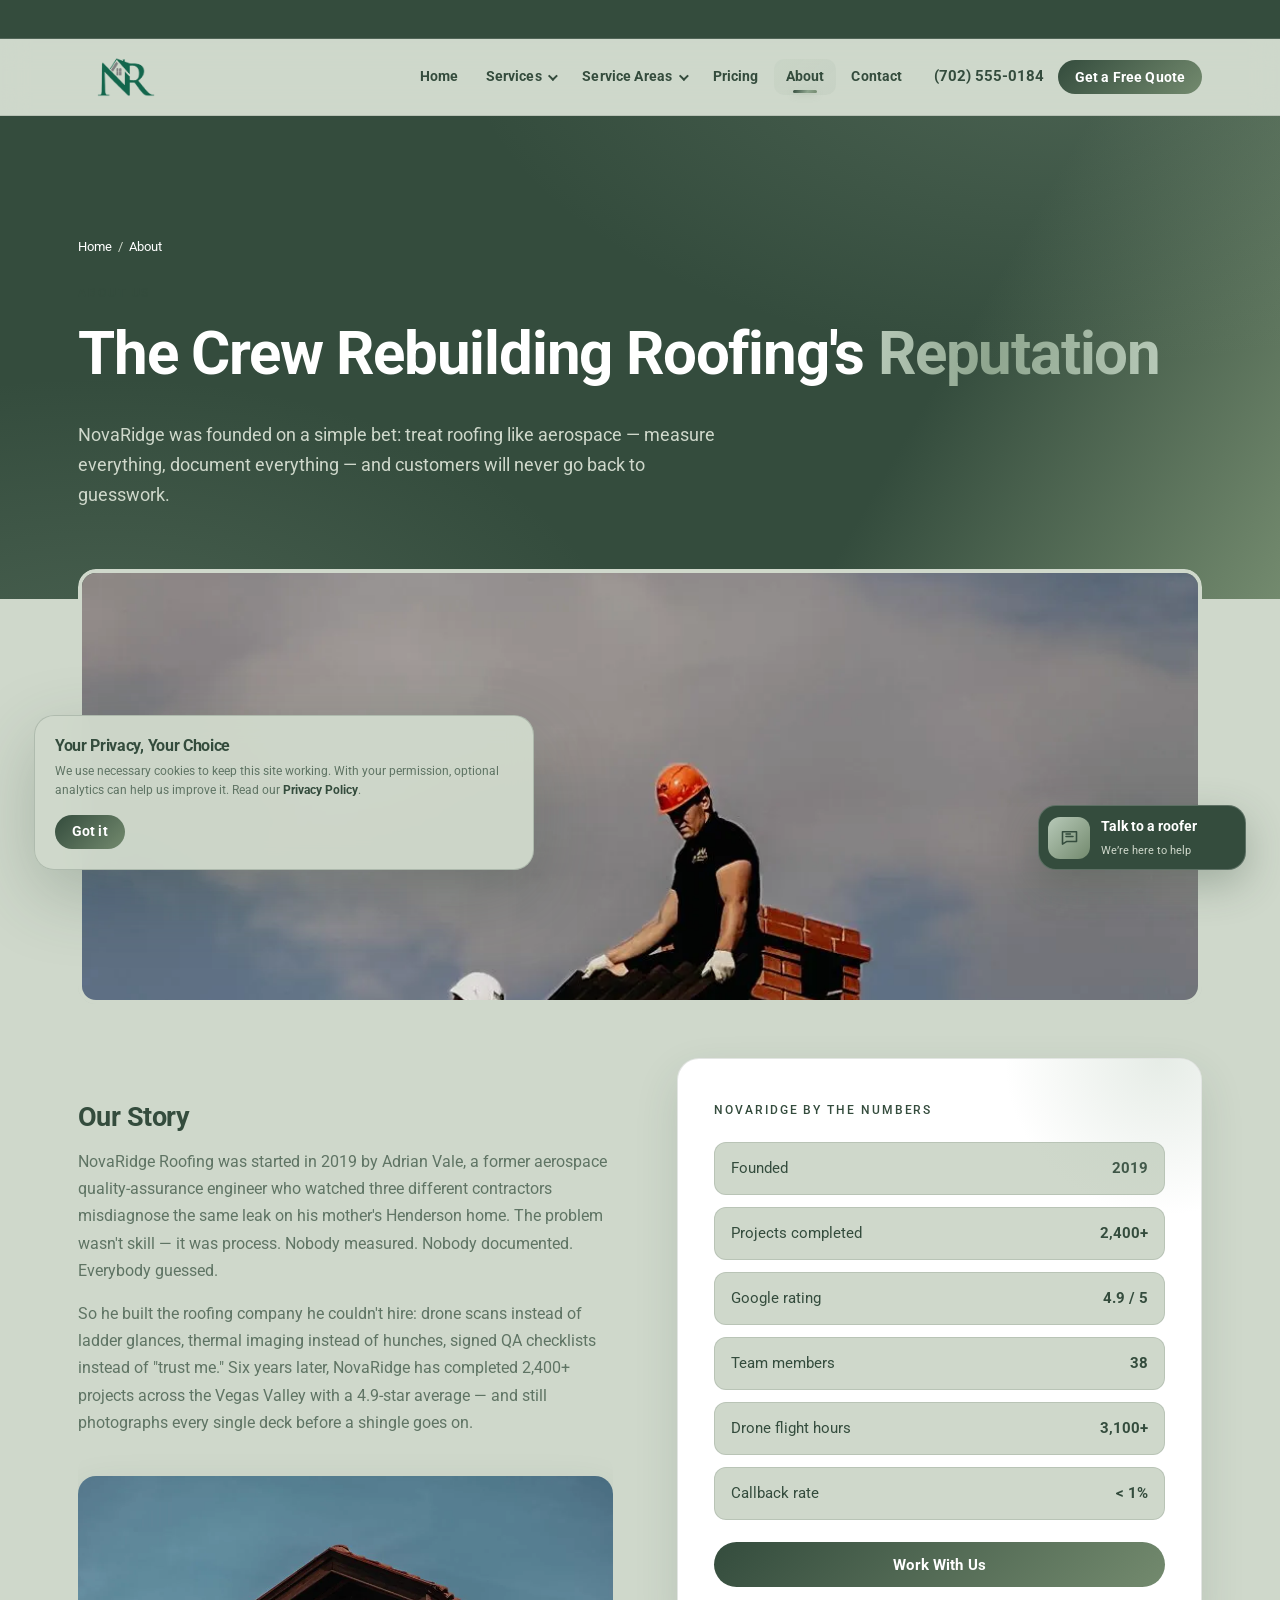
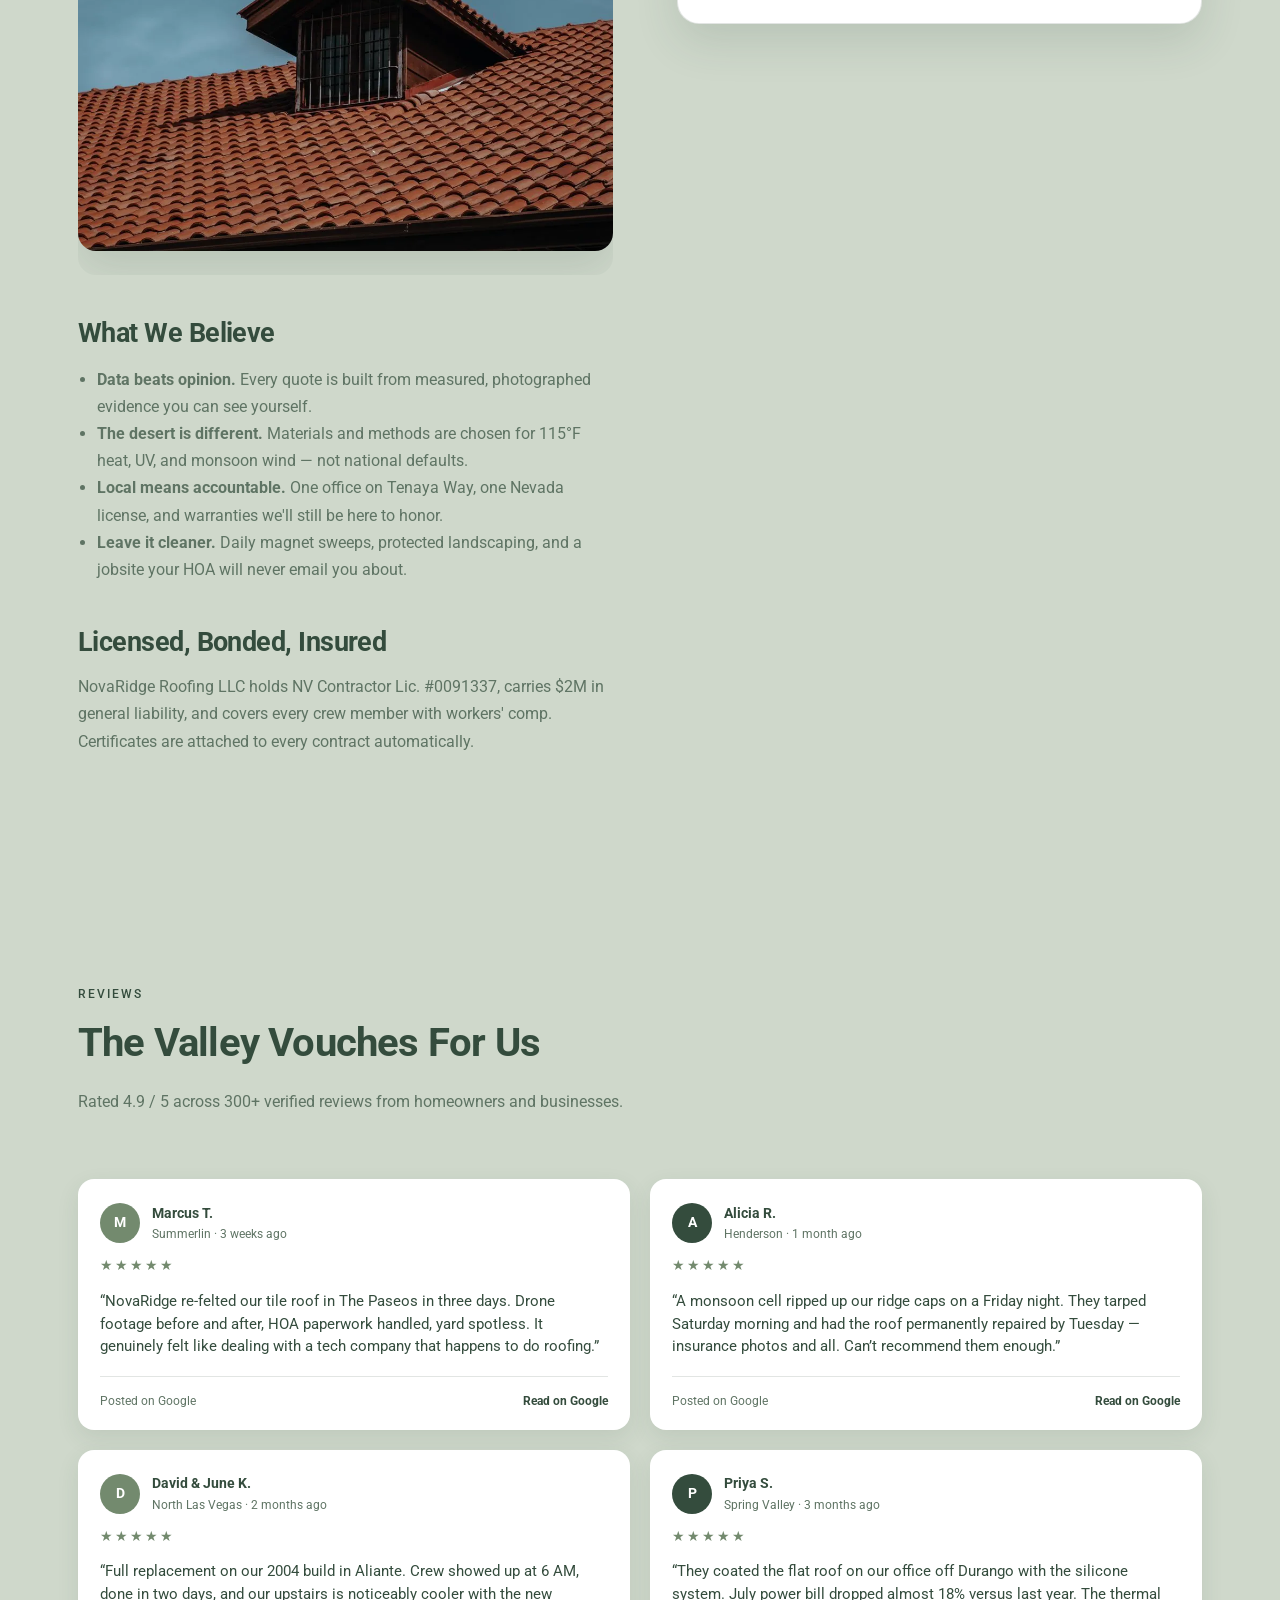
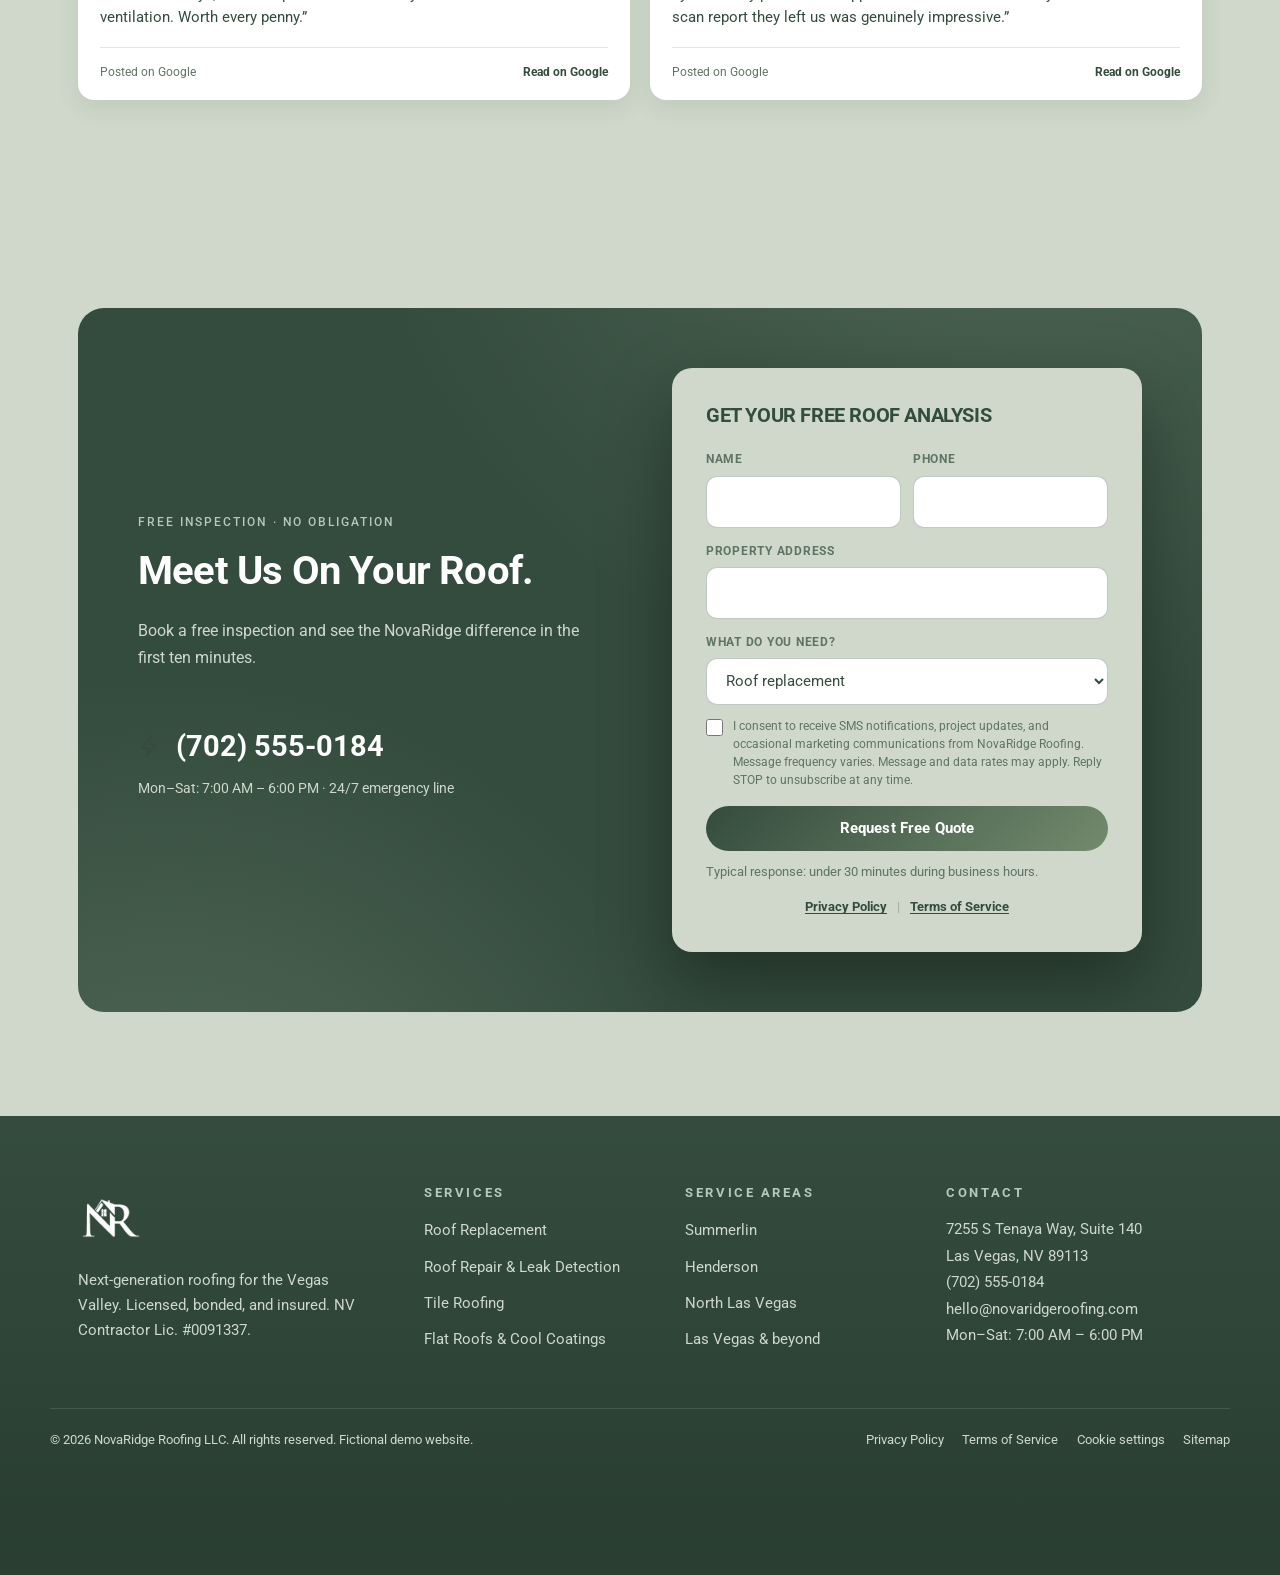
==== commit 11f0a471: "update-site" ====
--- a/about/index.html
+++ b/about/index.html
@@ -169,6 +169,27 @@
 .card p{color:var(--muted);font-size:.94rem;margin:0}
 .card .go{display:inline-block;margin-top:16px;font-weight:700;font-size:.88rem;color:var(--green)}
 
+/* image-led service overview */
+.service-intro{max-width:760px}
+.service-intro h2{max-width:15ch}
+.service-intro .muted{max-width:62ch;margin-top:1rem}
+.service-card-grid{display:grid;grid-template-columns:repeat(2,minmax(0,1fr));gap:clamp(18px,2.5vw,32px)}
+.service-card{display:grid;grid-template-columns:minmax(180px,.9fr) minmax(0,1.1fr);min-height:330px;background:var(--card);color:var(--ink);border:1px solid var(--line);border-radius:var(--r);overflow:hidden;transition:transform .35s var(--ease),box-shadow .35s,border-color .35s}
+.service-card:hover{text-decoration:none;transform:translateY(-6px);border-color:rgba(52,76,61,.35);box-shadow:var(--shadow-lg)}
+.service-card-media{position:relative;display:block;min-height:100%;overflow:hidden;background:#d6ddd3}
+.service-card-media picture{display:block;height:100%;border-radius:0}
+.service-card-media img{width:100%;height:100%;object-fit:cover;border-radius:0;transition:transform .6s var(--ease)}
+.service-card:hover .service-card-media img{transform:scale(1.045)}
+.service-number{position:absolute;top:18px;left:18px;display:grid;place-items:center;width:46px;height:46px;border-radius:50%;background:rgba(255,255,255,.92);font-size:.76rem;font-weight:800;letter-spacing:.08em;color:var(--green);box-shadow:0 8px 24px rgba(20,37,25,.14)}
+.service-card-body{display:flex;flex-direction:column;padding:clamp(24px,3vw,36px)}
+.service-label{display:flex;align-items:center;gap:.55rem;margin-bottom:1.35rem;color:var(--green);font-size:.72rem;font-weight:800;letter-spacing:.1em;text-transform:uppercase}
+.service-label svg{width:20px;height:20px;flex:none}
+.service-card h3{font-size:clamp(1.25rem,1.7vw,1.65rem);margin:0 0 .65rem}
+.service-card p{color:var(--muted);font-size:.94rem;margin:0;line-height:1.7}
+.service-card .go{display:flex;align-items:center;justify-content:space-between;margin-top:auto;padding-top:1.4rem;border-top:1px solid var(--line);color:var(--green);font-size:.84rem;font-weight:800}
+.service-card .go span{font-size:1.15rem;transition:transform .25s var(--ease)}
+.service-card:hover .go span{transform:translateX(4px)}
+
 /* about preview / photo layouts */
 .about-grid{display:grid;grid-template-columns:1.02fr 1fr;gap:clamp(28px,5vw,64px);align-items:center}
 .about-media{position:relative}
@@ -375,6 +396,7 @@
 }
 @media(max-width:1020px){
   .grid-4{grid-template-columns:1fr 1fr}
+  .service-card{grid-template-columns:1fr;min-height:0}.service-card-media{height:220px}
   .foot-grid{grid-template-columns:1fr 1fr}
 }
 @media(max-width:860px){
@@ -388,6 +410,7 @@
   .has-drop.open .drop{display:block}
   .head-cta .btn{display:none}
   .grid-3,.grid-2,.proj-grid{grid-template-columns:1fr}
+  .service-card-grid{grid-template-columns:1fr}
   .about-grid,.area-flex,.cta-card .inner,.faq-grid{grid-template-columns:1fr}
   .chip-tr{right:.6rem}.chip-bl{left:-.4rem}
   .hero{min-height:78svh;padding:90px 0 70px}
@@ -397,6 +420,7 @@
   .announcement-rotator{height:54px}
   .announcement-item{gap:5px;flex-direction:column;padding:6px 0}
   .grid-4,.area-list,.f-row,.why-media{grid-template-columns:1fr}
+  .service-card-media{height:190px}.service-card-body{padding:24px}
   .why-media img{aspect-ratio:16/9}
   .foot-grid{grid-template-columns:1fr}
   .phone-link{display:none}
@@ -495,8 +519,8 @@
       <div>
         <p class="kicker">Reviews</p>
         <h2 id="rv-h">The valley vouches for us</h2>
+        <p class="muted">Rated 4.9 / 5 across 300+ verified reviews from homeowners and businesses.</p>
       </div>
-      <p class="muted">Rated 4.9 / 5 across 300+ verified reviews from homeowners and businesses.</p>
     </div>
     <div class="grid-2">
       
@@ -644,4 +668,4 @@
 })();
 </script>
 </body>
-</html>+</html>
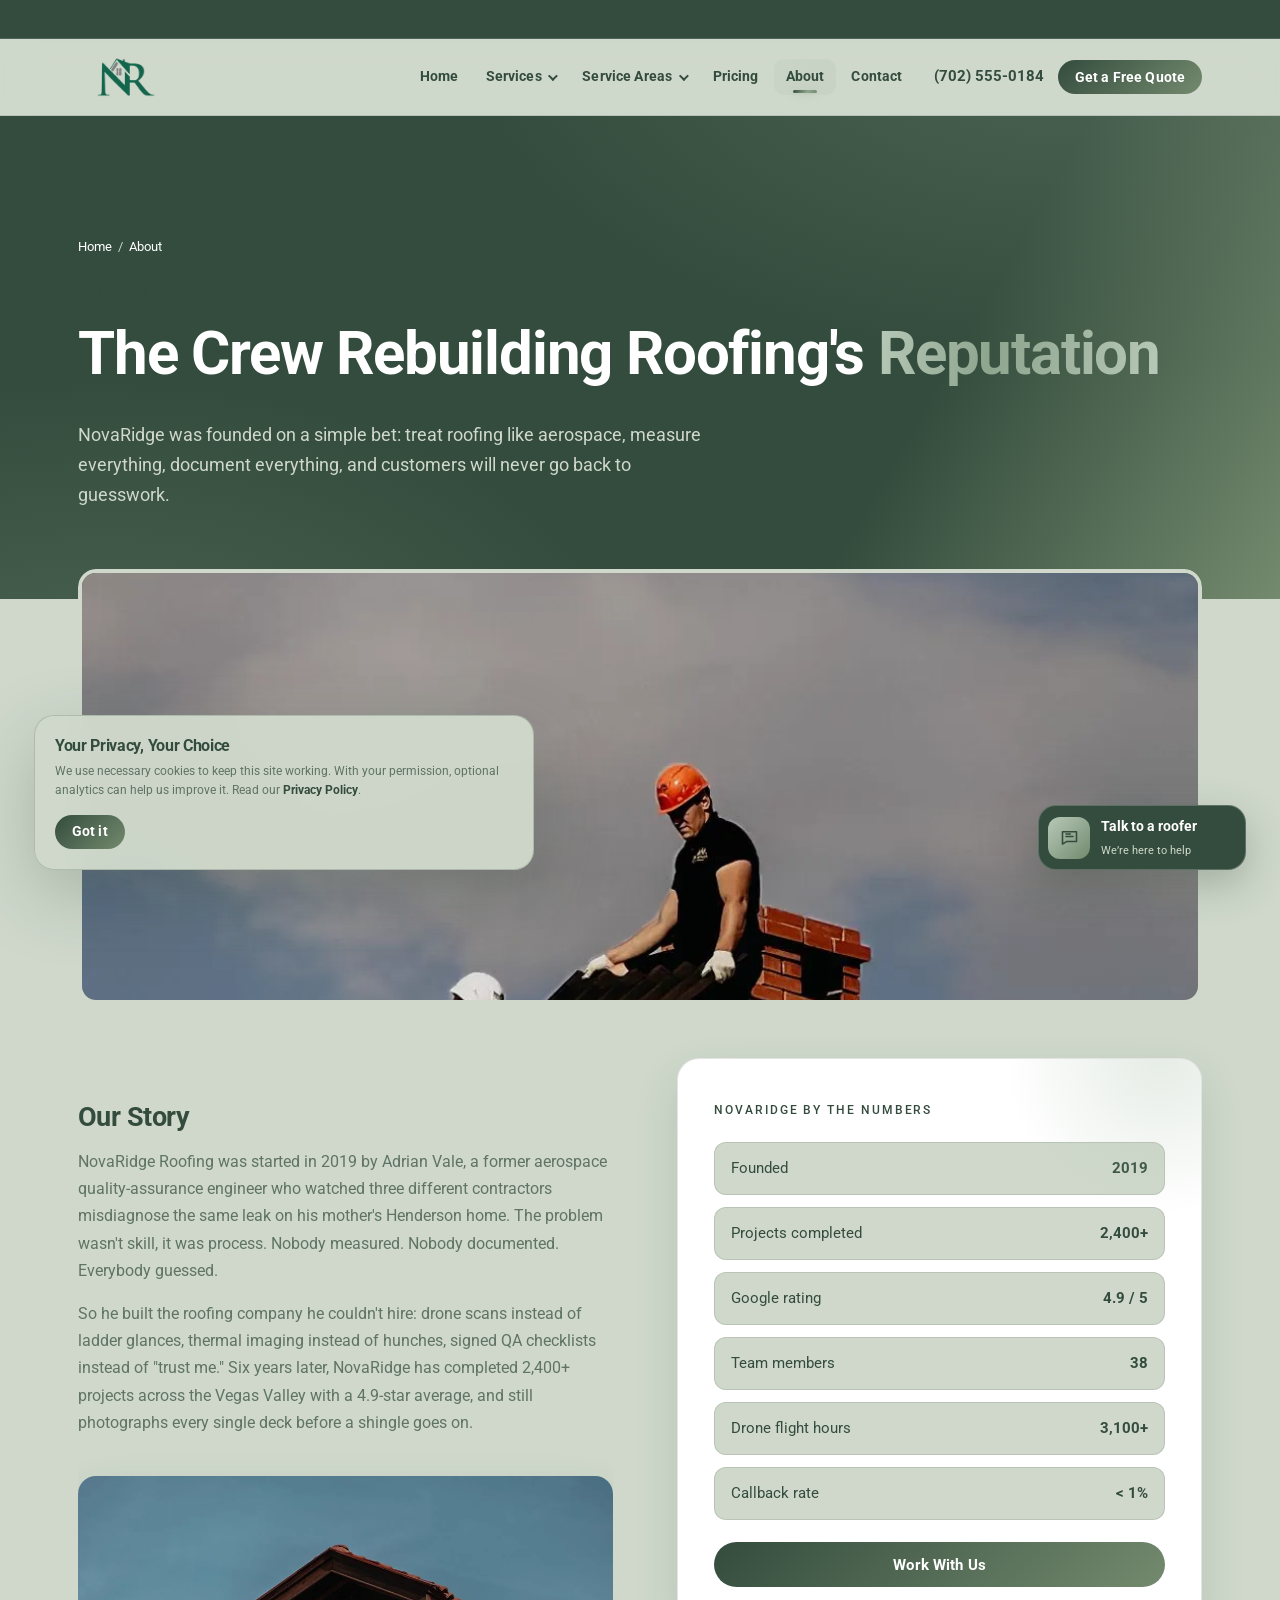
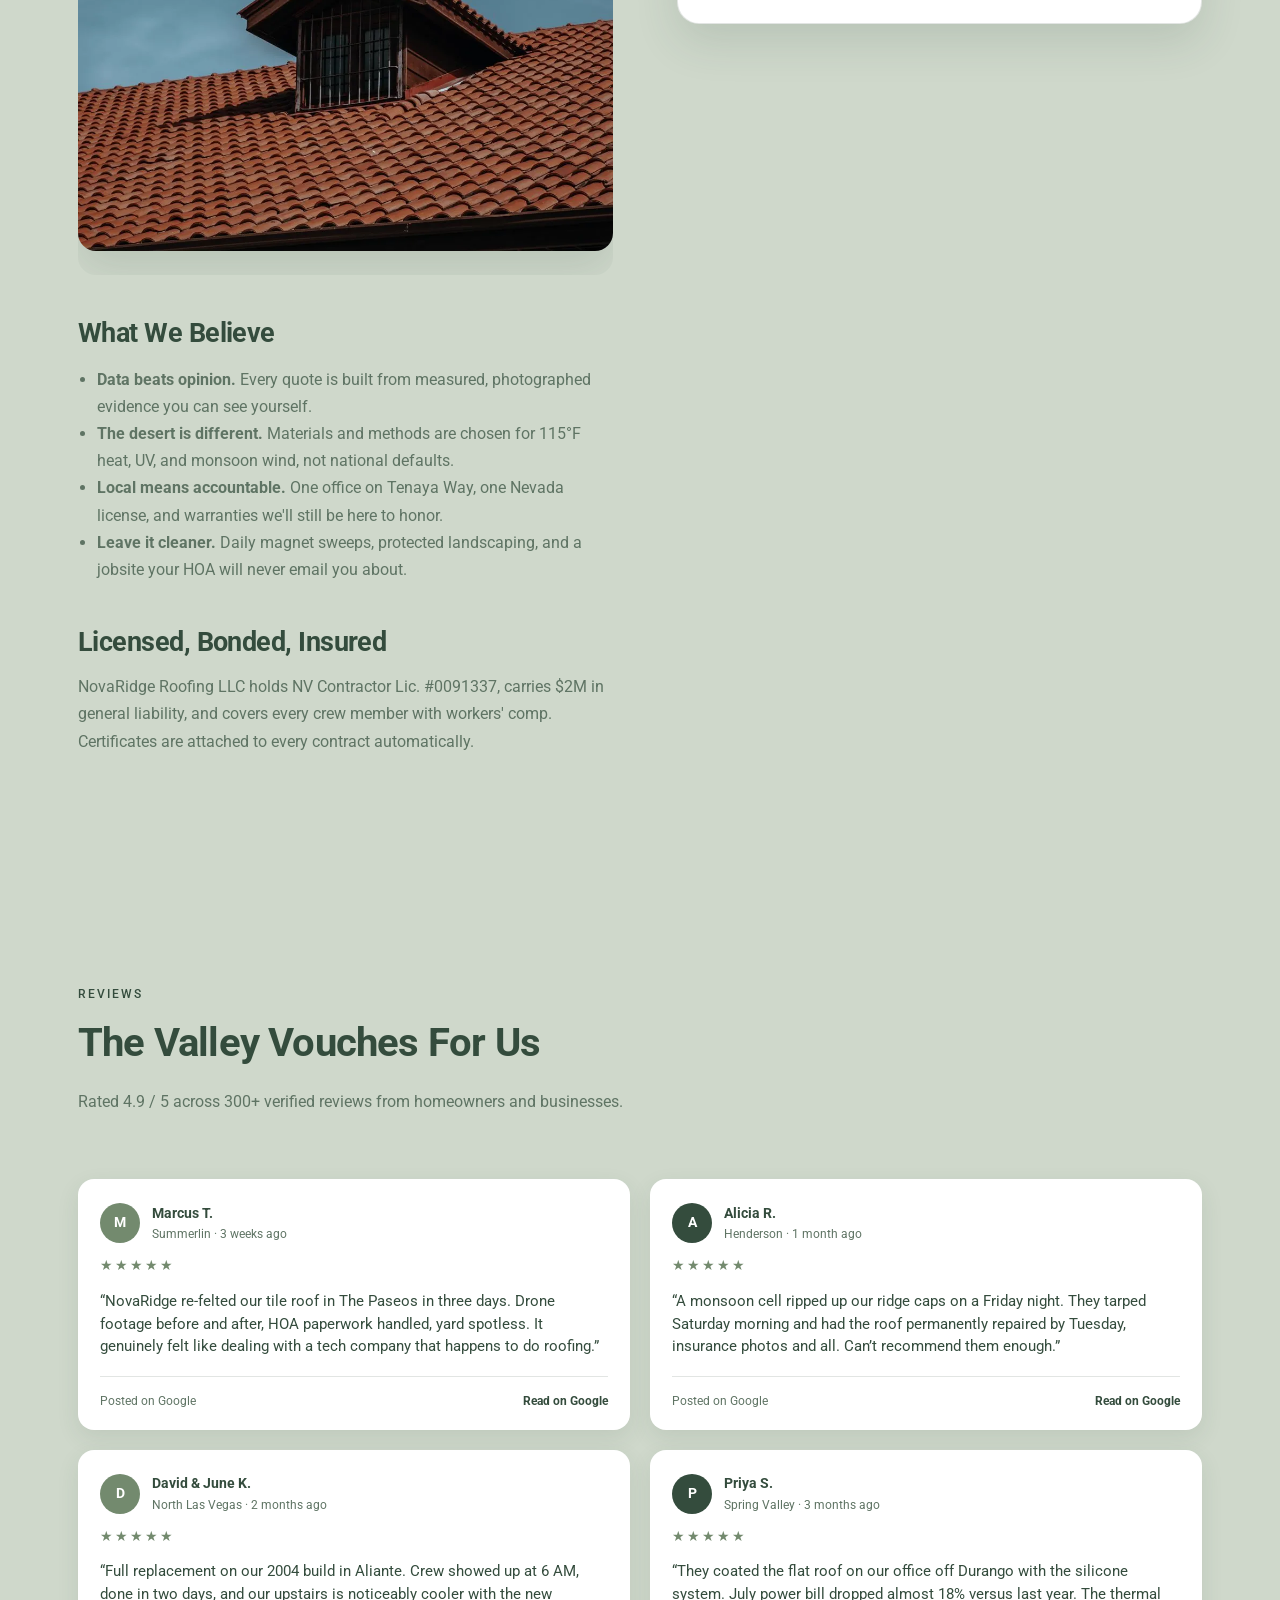
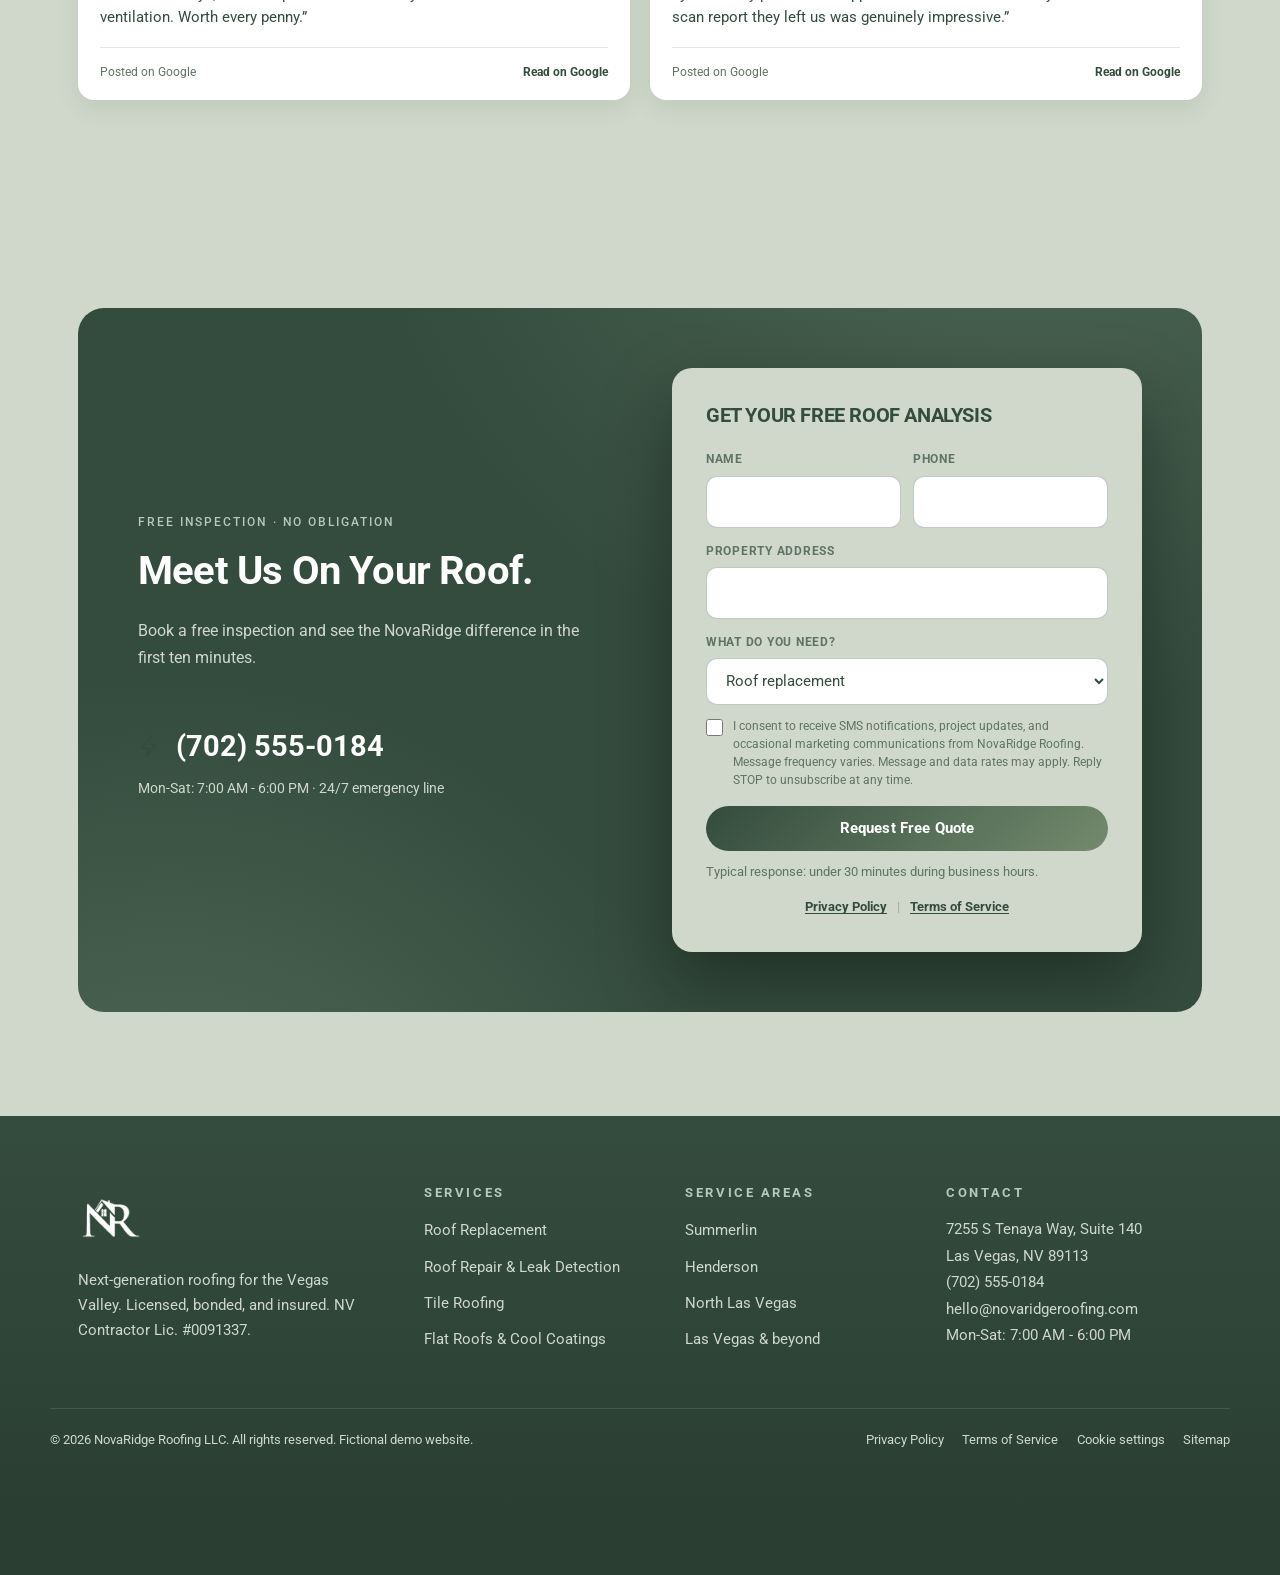
==== commit cfc9f504: "update-site" ====
--- a/about/index.html
+++ b/about/index.html
@@ -3,7 +3,7 @@
 <head>
 <meta charset="utf-8">
 <meta name="viewport" content="width=device-width, initial-scale=1">
-<title>About NovaRidge Roofing — Las Vegas' Data-Driven Roofers | NovaRidge Roofing</title>
+<title>About NovaRidge Roofing, Las Vegas' Data-Driven Roofers | NovaRidge Roofing</title>
 <meta name="description" content="Founded by an aerospace QA engineer, NovaRidge Roofing brings drone scans, thermal imaging, and documented quality to 2,400+ Las Vegas roofs since 2019.">
 <link rel="canonical" href="https://philderev.github.io/roofing-template/about/">
 <meta name="theme-color" content="#CFD8CB">
@@ -11,7 +11,7 @@
 <link rel="apple-touch-icon" href="../assets/img/nrr.png">
 <meta property="og:type" content="website">
 <meta property="og:site_name" content="NovaRidge Roofing">
-<meta property="og:title" content="About NovaRidge Roofing — Las Vegas' Data-Driven Roofers | NovaRidge Roofing">
+<meta property="og:title" content="About NovaRidge Roofing, Las Vegas' Data-Driven Roofers | NovaRidge Roofing">
 <meta property="og:description" content="Founded by an aerospace QA engineer, NovaRidge Roofing brings drone scans, thermal imaging, and documented quality to 2,400+ Las Vegas roofs since 2019.">
 <meta property="og:url" content="https://philderev.github.io/roofing-template/about/">
 <meta property="og:image" content="https://philderev.github.io/roofing-template/assets/img/nrr.png">
@@ -22,7 +22,7 @@
 <meta property="og:image:alt" content="NovaRidge Roofing logo">
 <meta name="twitter:card" content="summary">
 <link rel="preload" href="../assets/fonts/roboto-400.ttf" as="font" type="font/ttf" crossorigin>
-<style>/* NOVARIDGE ROOFING — design system
+<style>/* NOVARIDGE ROOFING , design system
    Palette: Sage Hint · Mint · Sage · Moss · Evergreen */
 @font-face{font-family:"Roboto";src:url("../assets/fonts/roboto-400.ttf") format("truetype");font-style:normal;font-weight:400;font-display:swap}
 @font-face{font-family:"Roboto";src:url("../assets/fonts/roboto-500.ttf") format("truetype");font-style:normal;font-weight:500;font-display:swap}
@@ -126,6 +126,14 @@
 .hero-media video,.hero-media img{width:100%;height:100%;object-fit:cover}
 .hero-media::after{content:"";position:absolute;inset:0;background:linear-gradient(100deg,rgba(41,61,49,.92) 18%,rgba(41,61,49,.66) 52%,rgba(41,61,49,.3)),linear-gradient(0deg,rgba(41,61,49,.55),transparent 40%)}
 .hero-inner{max-width:760px;color:#fff}
+.hero-layout,.sub-hero-layout{display:grid;grid-template-columns:minmax(0,1.15fr) minmax(340px,.85fr);gap:clamp(32px,6vw,80px);align-items:center}
+.sub-hero-layout{align-items:start}
+.hero-form{padding:clamp(20px,2.5vw,28px);max-width:480px;justify-self:end;width:100%}
+.hero-form h2{font-size:1.15rem;margin-bottom:.3em;color:var(--ink)}
+.hero-form>p{font-size:.82rem;color:var(--muted);margin:0 0 14px}
+.hero-form .f-field{margin-bottom:9px}
+.hero-form .sms-consent{font-size:.67rem;margin-bottom:12px}
+.hero-form .btn{width:100%}
 .hero-status{display:inline-flex;align-items:center;gap:.6rem;font-size:.8rem;font-weight:600;letter-spacing:.16em;text-transform:uppercase;color:#B7C9B8;margin-bottom:1.5rem}
 .pulse{position:relative;width:9px;height:9px;border-radius:50%;background:#B7C9B8}
 .pulse::after{content:"";position:absolute;inset:-2px;border-radius:50%;border:2px solid rgba(183,201,184,.55);animation:pulse 2s infinite}
@@ -148,7 +156,7 @@
 .trust-row{display:flex;gap:clamp(36px,5vw,76px);align-items:center;padding:0 clamp(18px,2.5vw,38px);flex:none}
 .trust-item{display:flex;align-items:center;font:600 .8rem/1.2 var(--font-display);letter-spacing:.08em;text-transform:uppercase;color:#344C3D;white-space:nowrap}
 .stars{color:#344C3D;letter-spacing:2px}
-@keyframes trust-marquee{to{transform:translateX(-50%)}}
+@keyframes trust-marquee{to{transform:translateX(-25%)}}
 @media(hover:hover){.trust:hover .trust-track{animation-play-state:paused}}
 @media(prefers-reduced-motion:reduce){.trust{overflow-x:auto}.trust-track{animation:none}.trust-row[aria-hidden=true]{display:none}}
 
@@ -411,7 +419,8 @@
   .head-cta .btn{display:none}
   .grid-3,.grid-2,.proj-grid{grid-template-columns:1fr}
   .service-card-grid{grid-template-columns:1fr}
-  .about-grid,.area-flex,.cta-card .inner,.faq-grid{grid-template-columns:1fr}
+  .about-grid,.area-flex,.cta-card .inner,.faq-grid,.hero-layout,.sub-hero-layout{grid-template-columns:1fr}
+  .hero-form{justify-self:start;max-width:620px}
   .chip-tr{right:.6rem}.chip-bl{left:-.4rem}
   .hero{min-height:78svh;padding:90px 0 70px}
 }
@@ -447,7 +456,7 @@
 </aside>
 <header class="site-head">
   <div class="wrap nav-bar">
-    <a class="brand" href="../" aria-label="NovaRidge Roofing — home"><img class="brand-logo" src="../assets/img/nrr-2.png" width="3231" height="2550" alt="NovaRidge Roofing"></a>
+    <a class="brand" href="../" aria-label="NovaRidge Roofing, home"><img class="brand-logo" src="../assets/img/nrr-2.png" width="3231" height="2550" alt="NovaRidge Roofing"></a>
     <button class="nav-toggle" aria-label="Menu" aria-expanded="false" aria-controls="mainnav"><span></span><span></span><span></span></button>
     <nav class="main" id="mainnav" aria-label="Main">
       <ul>
@@ -477,7 +486,7 @@
     <nav class="crumbs" aria-label="Breadcrumb"><span aria-current="page">Home</span> &nbsp;/&nbsp; <span aria-current="page">About</span></nav>
     <p class="kicker">About Us</p>
     <h1>The crew rebuilding roofing's <span class="grad-text">reputation</span></h1>
-    <p class="lede muted" style="max-width:640px;font-size:1.1rem">NovaRidge was founded on a simple bet: treat roofing like aerospace — measure everything, document everything — and customers will never go back to guesswork.</p>
+    <p class="lede muted" style="max-width:640px;font-size:1.1rem">NovaRidge was founded on a simple bet: treat roofing like aerospace, measure everything, document everything, and customers will never go back to guesswork.</p>
   </div>
 </div>
 <div class="wrap svc-hero-img rv"><picture><source srcset="../assets/img/about.webp" type="image/webp"><img src="../assets/img/about.jpg" alt="NovaRidge roofers installing a new roof system" width="1100" height="1400" fetchpriority="high"></picture></div>
@@ -485,13 +494,13 @@
   <div class="wrap about-grid" style="align-items:start">
     <div class="prose rv">
       <h2>Our story</h2>
-      <p>NovaRidge Roofing was started in 2019 by Adrian Vale, a former aerospace quality-assurance engineer who watched three different contractors misdiagnose the same leak on his mother's Henderson home. The problem wasn't skill — it was process. Nobody measured. Nobody documented. Everybody guessed.</p>
-      <p>So he built the roofing company he couldn't hire: drone scans instead of ladder glances, thermal imaging instead of hunches, signed QA checklists instead of "trust me." Six years later, NovaRidge has completed 2,400+ projects across the Vegas Valley with a 4.9-star average — and still photographs every single deck before a shingle goes on.</p>
+      <p>NovaRidge Roofing was started in 2019 by Adrian Vale, a former aerospace quality-assurance engineer who watched three different contractors misdiagnose the same leak on his mother's Henderson home. The problem wasn't skill, it was process. Nobody measured. Nobody documented. Everybody guessed.</p>
+      <p>So he built the roofing company he couldn't hire: drone scans instead of ladder glances, thermal imaging instead of hunches, signed QA checklists instead of "trust me." Six years later, NovaRidge has completed 2,400+ projects across the Vegas Valley with a 4.9-star average, and still photographs every single deck before a shingle goes on.</p>
       <picture><source srcset="../assets/img/about2.webp" type="image/webp"><img src="../assets/img/about2.jpg" alt="Terracotta tile roof with a restored wooden dormer, a recent NovaRidge tile project" width="1000" height="700" loading="lazy" decoding="async"></picture>
       <h2>What we believe</h2>
       <ul>
         <li><b>Data beats opinion.</b> Every quote is built from measured, photographed evidence you can see yourself.</li>
-        <li><b>The desert is different.</b> Materials and methods are chosen for 115&deg;F heat, UV, and monsoon wind — not national defaults.</li>
+        <li><b>The desert is different.</b> Materials and methods are chosen for 115&deg;F heat, UV, and monsoon wind, not national defaults.</li>
         <li><b>Local means accountable.</b> One office on Tenaya Way, one Nevada license, and warranties we'll still be here to honor.</li>
         <li><b>Leave it cleaner.</b> Daily magnet sweeps, protected landscaping, and a jobsite your HOA will never email you about.</li>
       </ul>
@@ -533,7 +542,7 @@
       <article class="review-card rv">
         <div class="reviewer"><div class="avatar" aria-hidden="true">A</div><div><b>Alicia R.</b><span>Henderson &middot; 1 month ago</span></div></div>
         <div class="stars" aria-label="5 out of 5 stars">&#9733;&#9733;&#9733;&#9733;&#9733;</div>
-        <p>&ldquo;A monsoon cell ripped up our ridge caps on a Friday night. They tarped Saturday morning and had the roof permanently repaired by Tuesday — insurance photos and all. Can’t recommend them enough.&rdquo;</p>
+        <p>&ldquo;A monsoon cell ripped up our ridge caps on a Friday night. They tarped Saturday morning and had the roof permanently repaired by Tuesday, insurance photos and all. Can’t recommend them enough.&rdquo;</p>
         <footer class="review-foot"><span>Posted on Google</span><a href="https://www.google.com/search?q=NovaRidge+Roofing+Las+Vegas+reviews" target="_blank" rel="noopener">Read on Google</a></footer>
       </article>
       <article class="review-card rv">
@@ -561,7 +570,7 @@
           <h2>Meet us on your roof.</h2>
           <p class="muted">Book a free inspection and see the NovaRidge difference in the first ten minutes.</p>
           <a class="big-phone" href="tel:+17025550184"><svg width="24" height="24" viewBox="0 0 24 24" fill="none" aria-hidden="true"><path d="M13 2 4 14h6l-1 8 9-12h-6l1-8Z" stroke="#344C3D" stroke-width="1.8" stroke-linejoin="round"/></svg> (702) 555-0184</a>
-          <p class="muted" style="font-size:.85rem;margin-top:6px">Mon–Sat: 7:00 AM – 6:00 PM &middot; 24/7 emergency line</p>
+          <p class="muted" style="font-size:.85rem;margin-top:6px">Mon-Sat: 7:00 AM - 6:00 PM &middot; 24/7 emergency line</p>
         </div>
         <form class="lead-form" id="leadform" data-ty="../thank-you/">
           <!-- GHL form embed replaces this block in production -->
@@ -573,7 +582,7 @@
           <div class="f-field"><label for="lf-addr">Property address</label><input id="lf-addr" name="address" autocomplete="street-address"></div>
           <div class="f-field"><label for="lf-svc">What do you need?</label>
             <select id="lf-svc" name="service">
-              <option>Roof replacement</option><option>Roof repair / leak</option><option>Tile re-felt</option><option>Flat roof / coating</option><option>Not sure — inspect it</option>
+              <option>Roof replacement</option><option>Roof repair / leak</option><option>Tile re-felt</option><option>Flat roof / coating</option><option>Not sure, inspect it</option>
             </select>
           </div>
           <label class="sms-consent">
@@ -593,7 +602,7 @@
 <footer class="site-foot">
   <div class="wrap foot-grid">
     <div class="foot-about">
-      <a class="brand" href="../" aria-label="NovaRidge Roofing — home"><img class="brand-logo" src="../assets/img/nrr-2.png" width="3231" height="2550" alt="NovaRidge Roofing"></a>
+      <a class="brand" href="../" aria-label="NovaRidge Roofing, home"><img class="brand-logo" src="../assets/img/nrr-2.png" width="3231" height="2550" alt="NovaRidge Roofing"></a>
       <p style="margin-top:18px">Next-generation roofing for the Vegas Valley. Licensed, bonded, and insured. NV Contractor Lic. #0091337.</p>
     </div>
     <div>
@@ -609,7 +618,7 @@
       <h4>Contact</h4>
       <address>7255 S Tenaya Way, Suite 140<br>Las Vegas, NV 89113<br>
       <a href="tel:+17025550184">(702) 555-0184</a><br>
-      <a href="mailto:hello@novaridgeroofing.com">hello@novaridgeroofing.com</a><br>Mon–Sat: 7:00 AM – 6:00 PM</address>
+      <a href="mailto:hello@novaridgeroofing.com">hello@novaridgeroofing.com</a><br>Mon-Sat: 7:00 AM - 6:00 PM</address>
     </div>
   </div>
   <div class="wrap foot-bottom">
@@ -624,7 +633,7 @@
       <div><strong>Roof help, without the runaround</strong><span>Local team &middot; replies during business hours</span></div>
     </div>
     <div class="contact-pop-body">
-      <p>Questions, leaks, or quote requests — choose the easiest way to reach our crew.</p>
+      <p>Questions, leaks, or quote requests, choose the easiest way to reach our crew.</p>
       <div class="contact-actions">
         <a href="tel:+17025550184"><span class="contact-icon" aria-hidden="true"><svg viewBox="0 0 24 24"><path d="M7.2 3.5 10 8 8.3 9.8c1.1 2.4 3 4.3 5.4 5.4l1.8-1.7 4.5 2.8-.7 3.3c-.2.8-1 1.3-1.8 1.2C9.8 19.8 4.2 14.2 3.1 6.5 3 5.7 3.5 4.9 4.3 4.7l2.9-1.2Z"/></svg></span><span><b>Call the office</b><small>(702) 555-0184</small></span></a>
         <a href="sms:+17025550184"><span class="contact-icon" aria-hidden="true"><svg viewBox="0 0 24 24"><path d="M4 5.5h16v11H9l-5 3v-14Z"/><path d="M8 10.8h8M8 8h5"/></svg></span><span><b>Send a text</b><small>Great for photos of damage</small></span></a>
@@ -659,8 +668,7 @@
 if(v){var rm=matchMedia('(prefers-reduced-motion: reduce)').matches,sd=navigator.connection&&navigator.connection.saveData;
 if(!rm&&!sd){var load=function(){['webm','mp4'].forEach(function(f){var s=d.createElement('source');s.src=v.dataset.base+'.'+f;s.type='video/'+f;v.appendChild(s)});v.load();var p=v.play();if(p)p.catch(function(){});};
 if(d.readyState==='complete'){setTimeout(load,120)}else{addEventListener('load',function(){setTimeout(load,120)})}}}
-var f=d.getElementById('leadform');
-if(f){f.addEventListener('submit',function(e){e.preventDefault();if(!f.reportValidity())return;f.querySelectorAll('input,select,textarea,button').forEach(function(el){el.disabled=true});window.location.href=f.dataset.ty;});}
+d.querySelectorAll('.lead-form').forEach(function(f){f.addEventListener('submit',function(e){e.preventDefault();if(!f.reportValidity())return;f.querySelectorAll('input,select,textarea,button').forEach(function(el){el.disabled=true});window.location.href=f.dataset.ty;});});
 var ct=d.querySelector('.contact-trigger'),cp=d.getElementById('contact-pop');
 if(ct&&cp){var toggleContact=function(open){cp.hidden=!open;ct.setAttribute('aria-expanded',open);document.querySelector('.contact-float').classList.toggle('is-open',open);if(open)cp.querySelector('a').focus()};ct.addEventListener('click',function(){toggleContact(ct.getAttribute('aria-expanded')!=='true')});d.addEventListener('keydown',function(e){if(e.key==='Escape'&&!cp.hidden){toggleContact(false);ct.focus()}});d.addEventListener('click',function(e){if(!cp.hidden&&!e.target.closest('.contact-float'))toggleContact(false)});}
 var cb=d.getElementById('cookie-banner'),cs=d.querySelector('.cookie-settings'),consentKey='novaridge-cookie-consent';
@@ -668,4 +676,4 @@
 })();
 </script>
 </body>
-</html>
+</html>
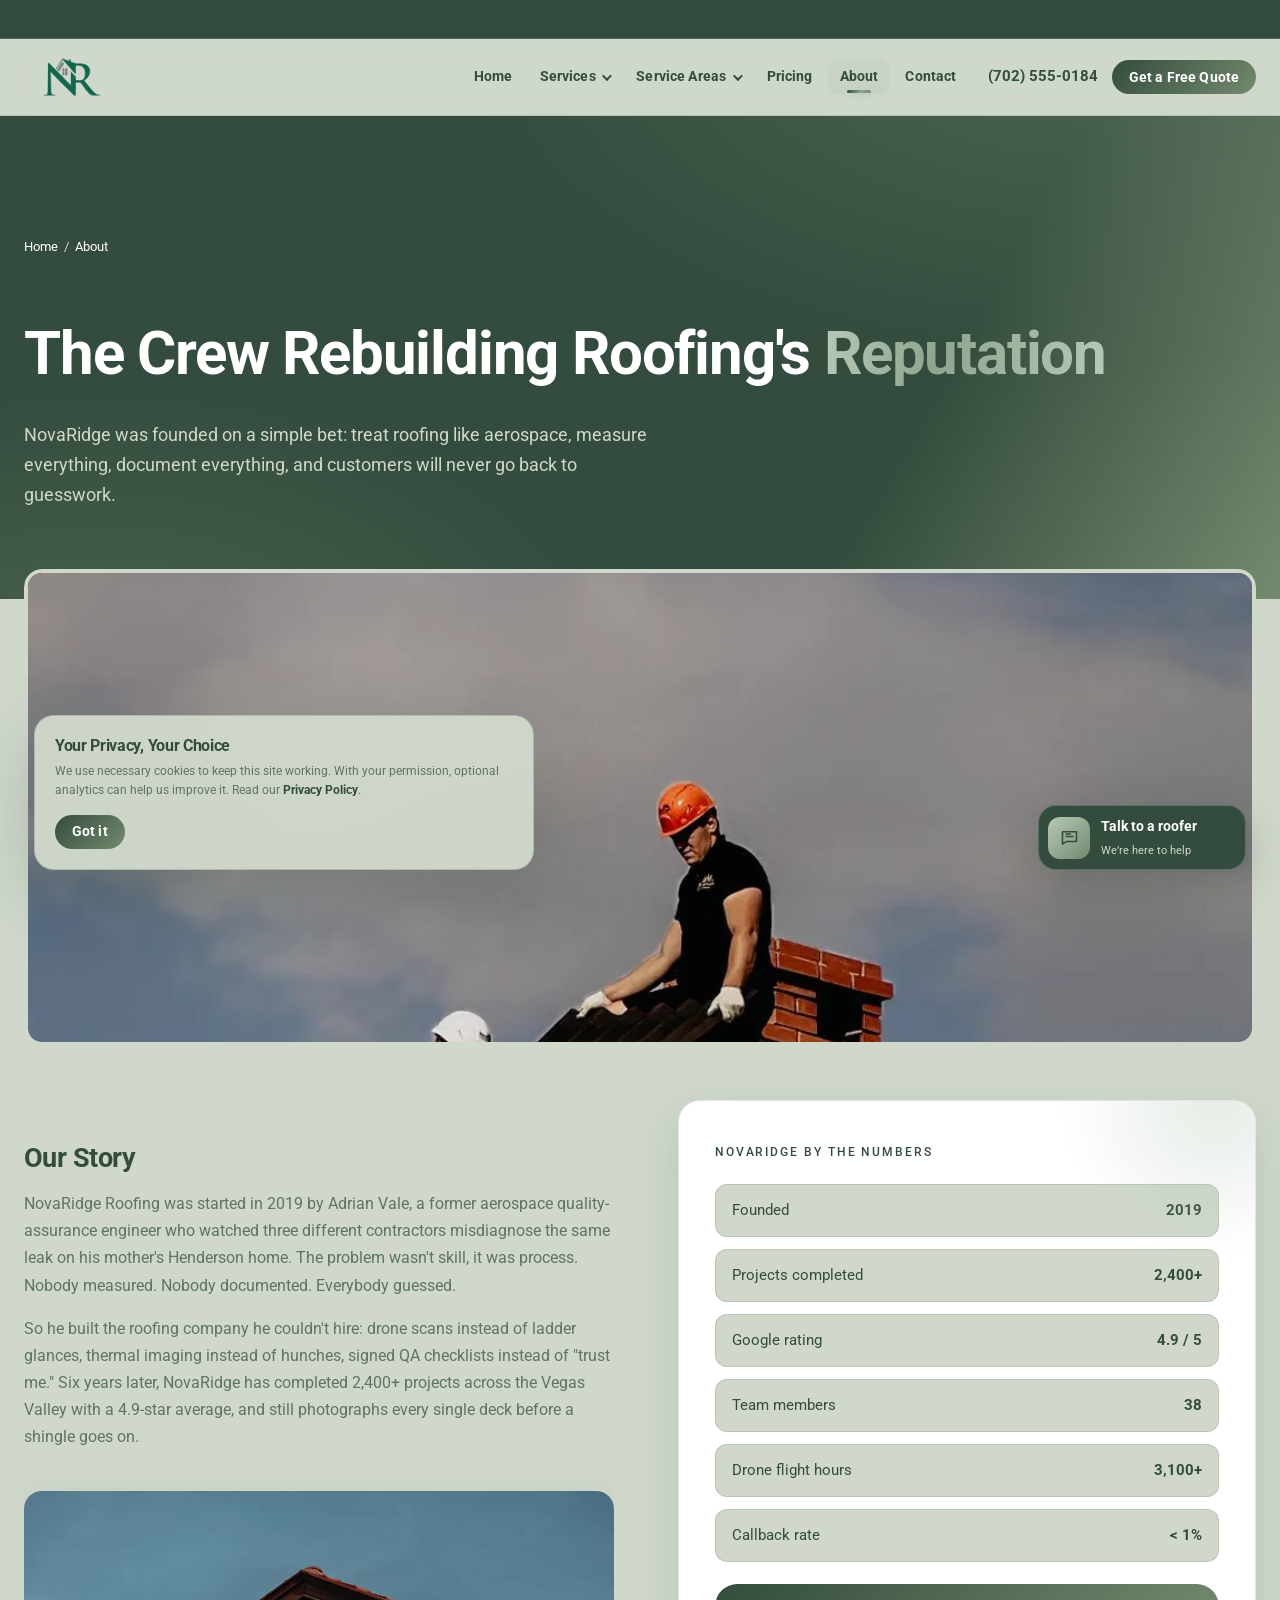
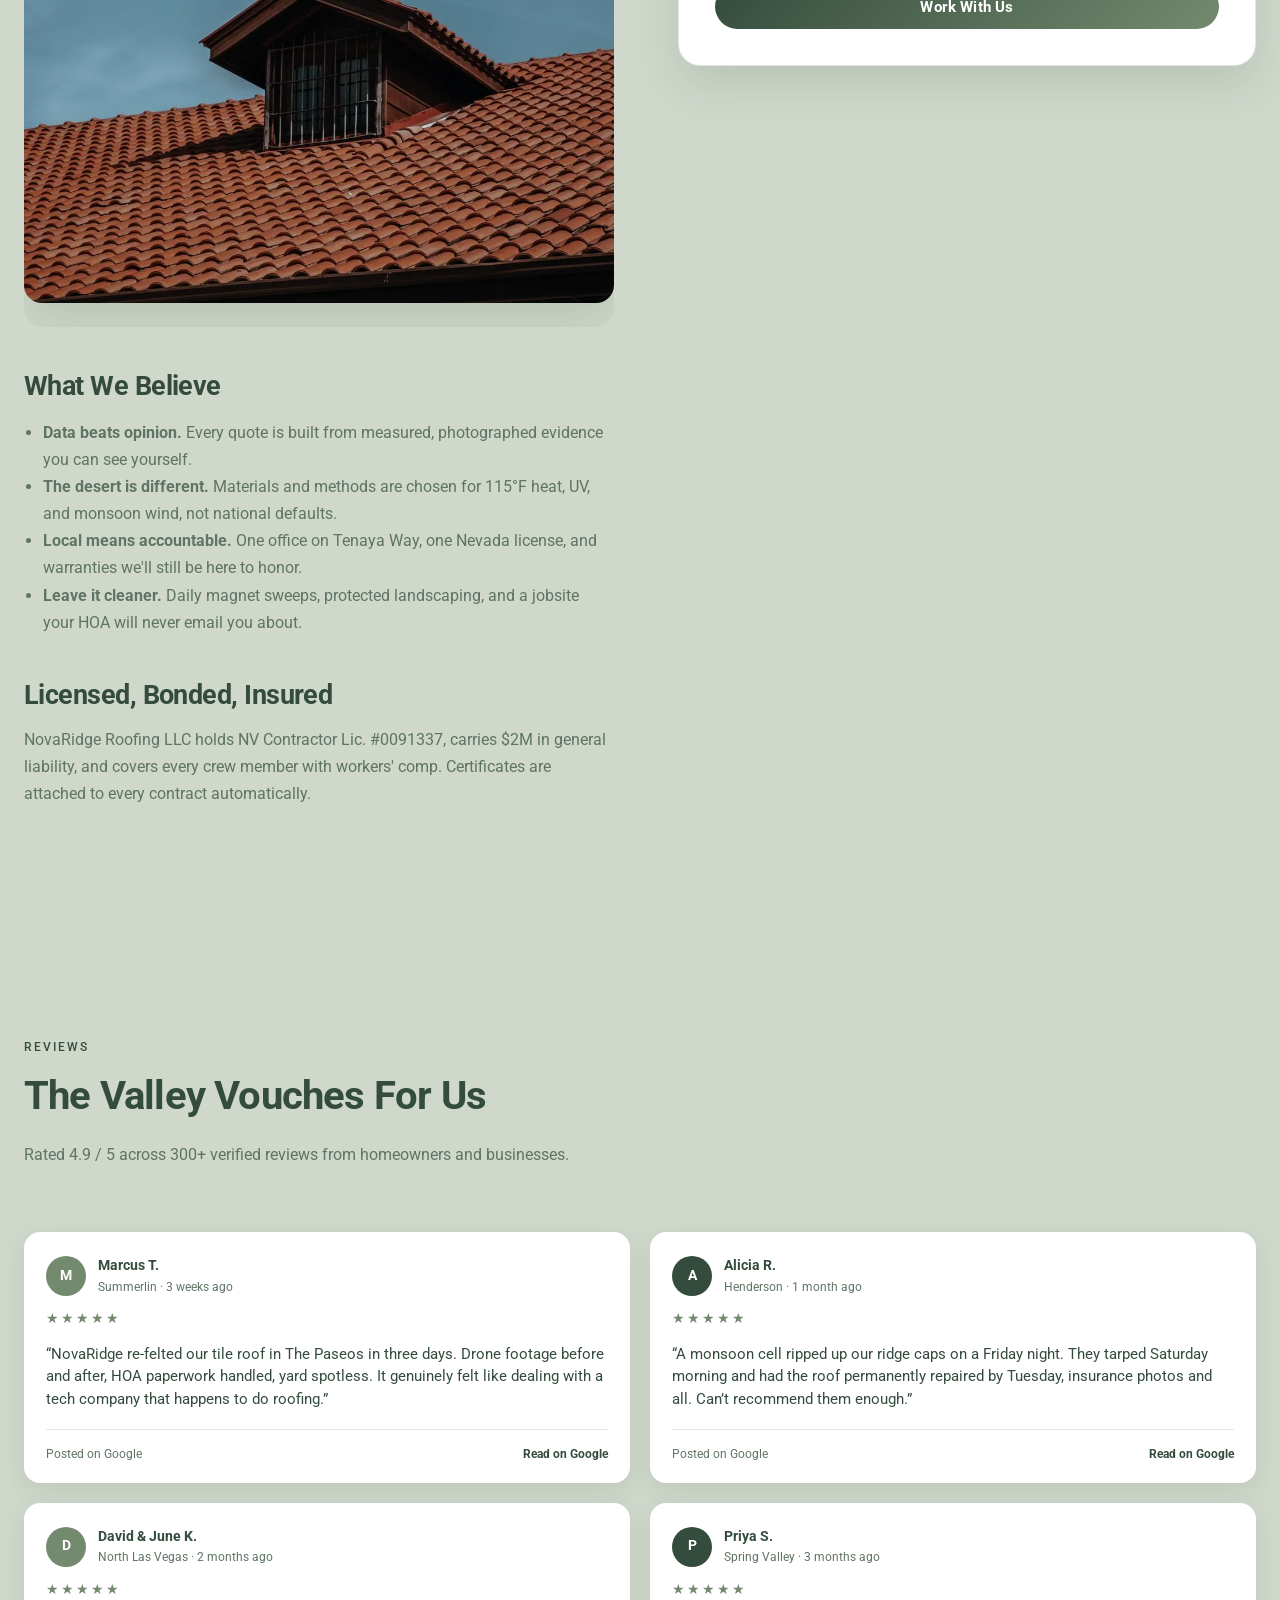
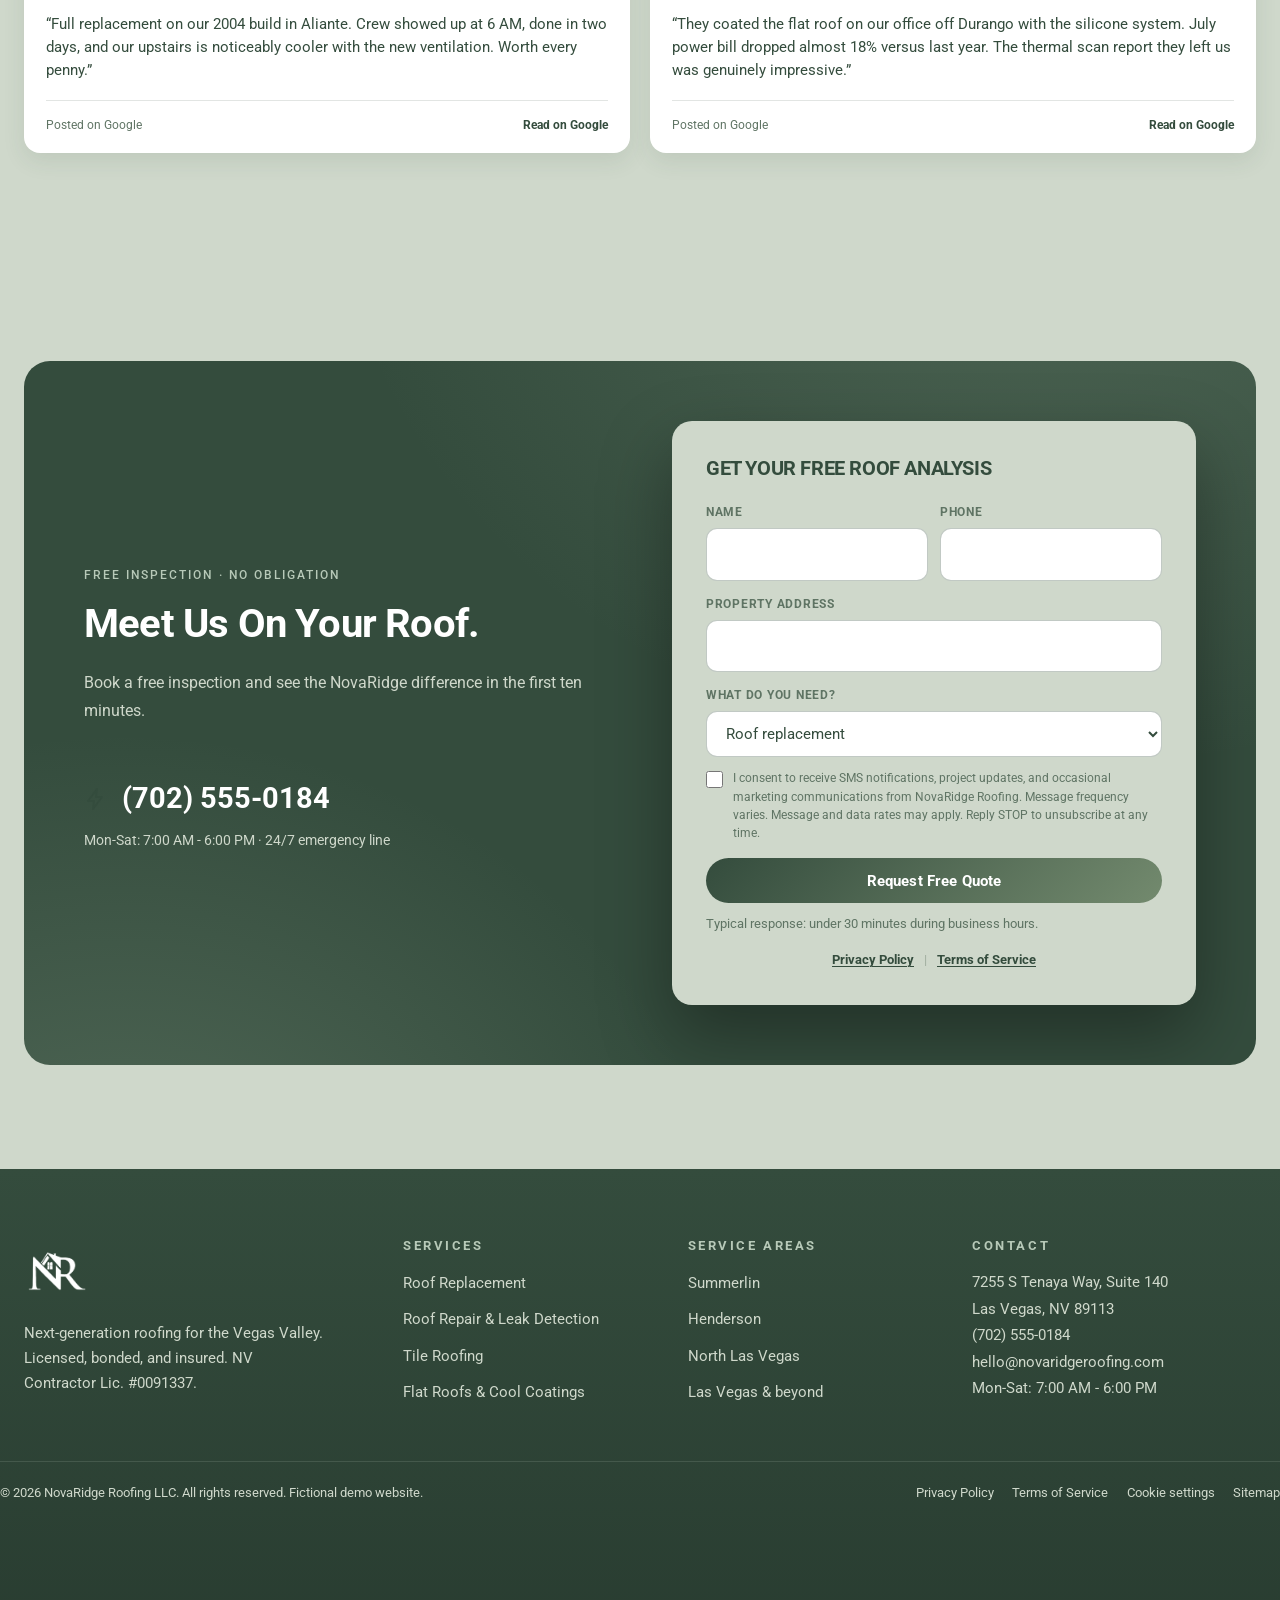
==== commit 3da4ecb8: "update-site" ====
--- a/about/index.html
+++ b/about/index.html
@@ -35,7 +35,7 @@
   --line:rgba(52,76,61,.14);--line2:rgba(52,76,61,.3);
   --grad:linear-gradient(120deg,#344C3D,#8EA58E 60%,#738A6E);
   --grad-text:linear-gradient(100deg,#344C3D 0%,#738A6E 55%,#8EA58E 100%);
-  --r:18px;--maxw:1180px;
+  --r:18px;--maxw:1480px;
   --shadow:0 18px 44px rgba(52,76,61,.14);
   --shadow-lg:0 26px 60px rgba(52,76,61,.2);
   --font-body:"Roboto","Segoe UI",Arial,sans-serif;
@@ -59,7 +59,7 @@
 h2{font-size:clamp(1.75rem,3.5vw,2.5rem);text-transform:capitalize}
 h3{font-size:1.25rem;line-height:1.3}
 p{margin:0 0 1em}
-.wrap{max-width:var(--maxw);margin:0 auto;padding:0 clamp(16px,4vw,28px)}
+.wrap{max-width:var(--maxw);margin:0 auto;padding:0 clamp(14px,2vw,24px)}
 .kicker{display:inline-flex;align-items:center;font-family:var(--font-display);font-size:.75rem;font-weight:500;letter-spacing:.16em;text-transform:uppercase;color:var(--green);margin-bottom:1.3em}
 .cta-card .kicker{color:#B7C9B8}
 .grad-text{background:var(--grad-text);-webkit-background-clip:text;background-clip:text;color:transparent}
@@ -181,10 +181,10 @@
 .service-intro{max-width:760px}
 .service-intro h2{max-width:15ch}
 .service-intro .muted{max-width:62ch;margin-top:1rem}
-.service-card-grid{display:grid;grid-template-columns:repeat(2,minmax(0,1fr));gap:clamp(18px,2.5vw,32px)}
-.service-card{display:grid;grid-template-columns:minmax(180px,.9fr) minmax(0,1.1fr);min-height:330px;background:var(--card);color:var(--ink);border:1px solid var(--line);border-radius:var(--r);overflow:hidden;transition:transform .35s var(--ease),box-shadow .35s,border-color .35s}
+.service-card-grid{display:grid;grid-template-columns:repeat(4,minmax(0,1fr));gap:clamp(14px,1.5vw,24px)}
+.service-card{display:grid;grid-template-columns:1fr;grid-template-rows:210px 1fr;min-height:500px;background:var(--card);color:var(--ink);border:1px solid var(--line);border-radius:var(--r);overflow:hidden;transition:transform .35s var(--ease),box-shadow .35s,border-color .35s}
 .service-card:hover{text-decoration:none;transform:translateY(-6px);border-color:rgba(52,76,61,.35);box-shadow:var(--shadow-lg)}
-.service-card-media{position:relative;display:block;min-height:100%;overflow:hidden;background:#d6ddd3}
+.service-card-media{position:relative;display:block;min-height:0;overflow:hidden;background:#d6ddd3}
 .service-card-media picture{display:block;height:100%;border-radius:0}
 .service-card-media img{width:100%;height:100%;object-fit:cover;border-radius:0;transition:transform .6s var(--ease)}
 .service-card:hover .service-card-media img{transform:scale(1.045)}
@@ -404,6 +404,7 @@
 }
 @media(max-width:1020px){
   .grid-4{grid-template-columns:1fr 1fr}
+  .service-card-grid{grid-template-columns:repeat(2,minmax(0,1fr))}
   .service-card{grid-template-columns:1fr;min-height:0}.service-card-media{height:220px}
   .foot-grid{grid-template-columns:1fr 1fr}
 }
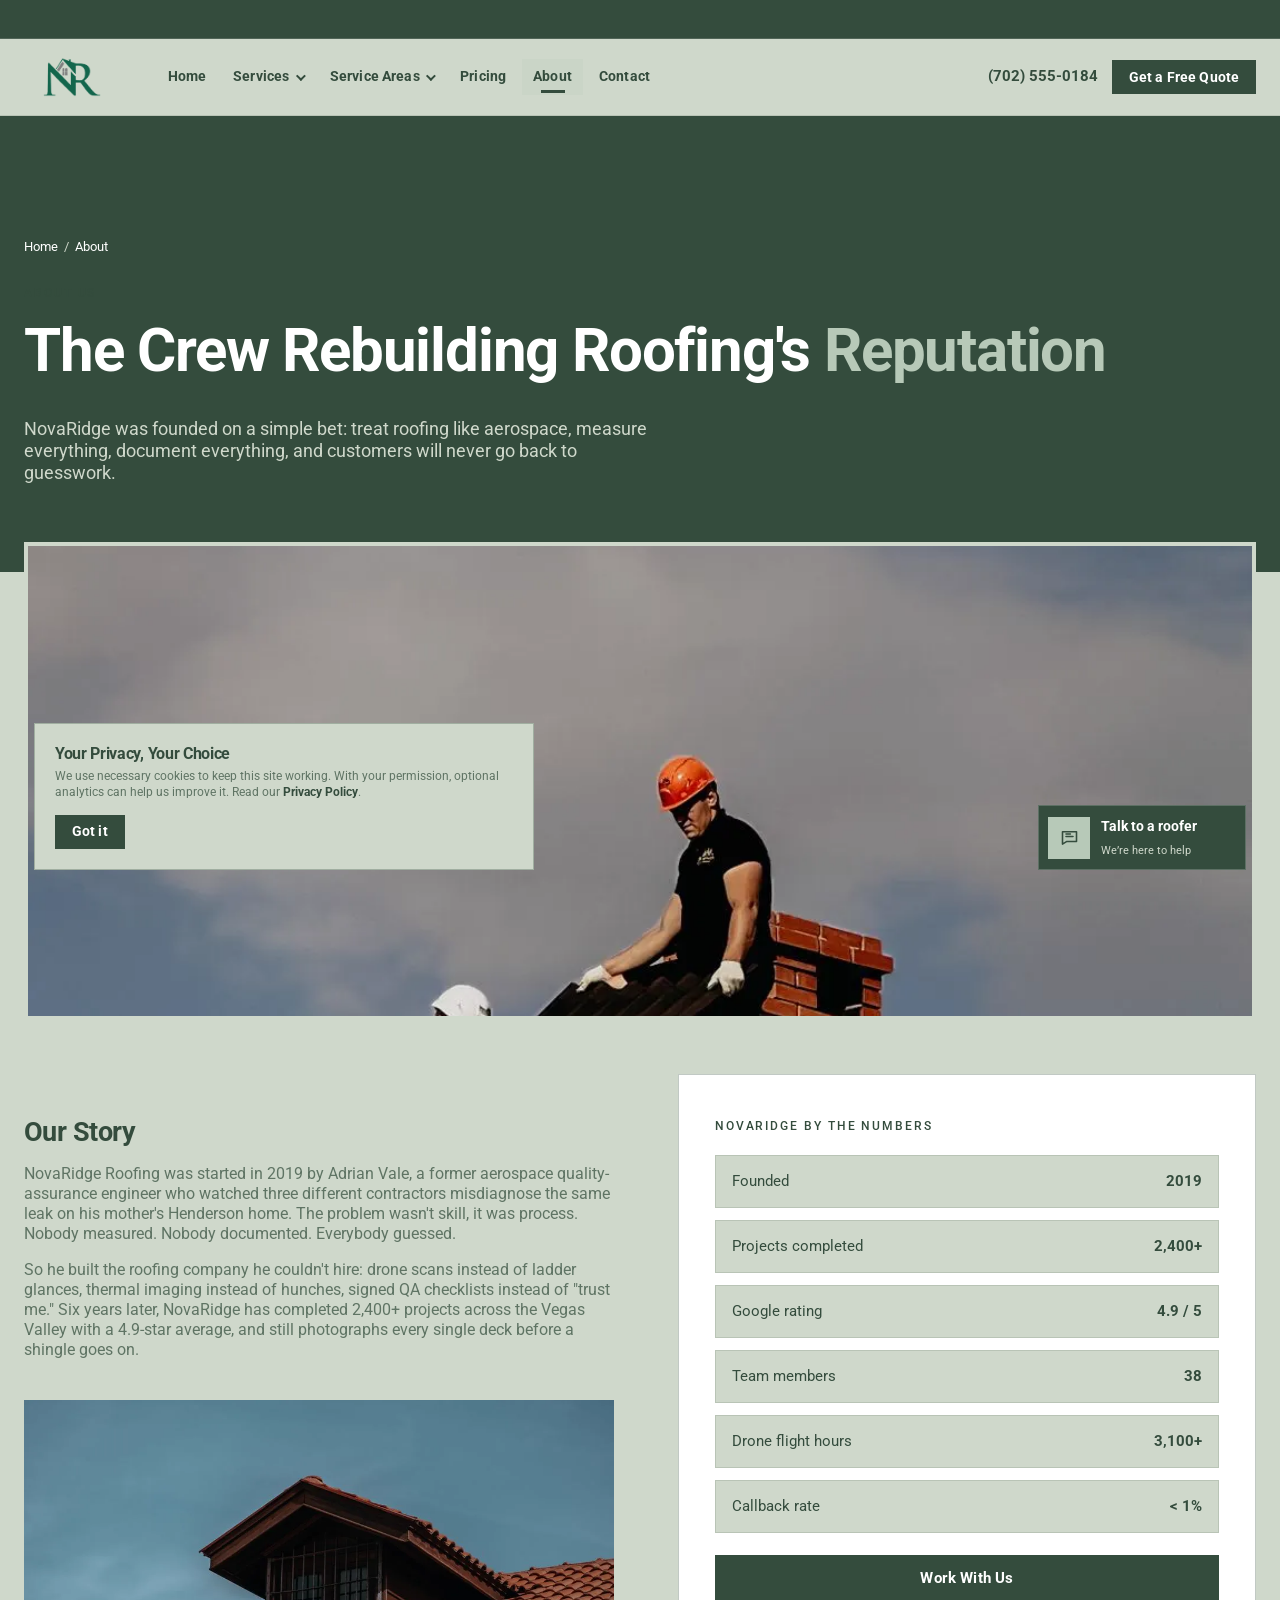
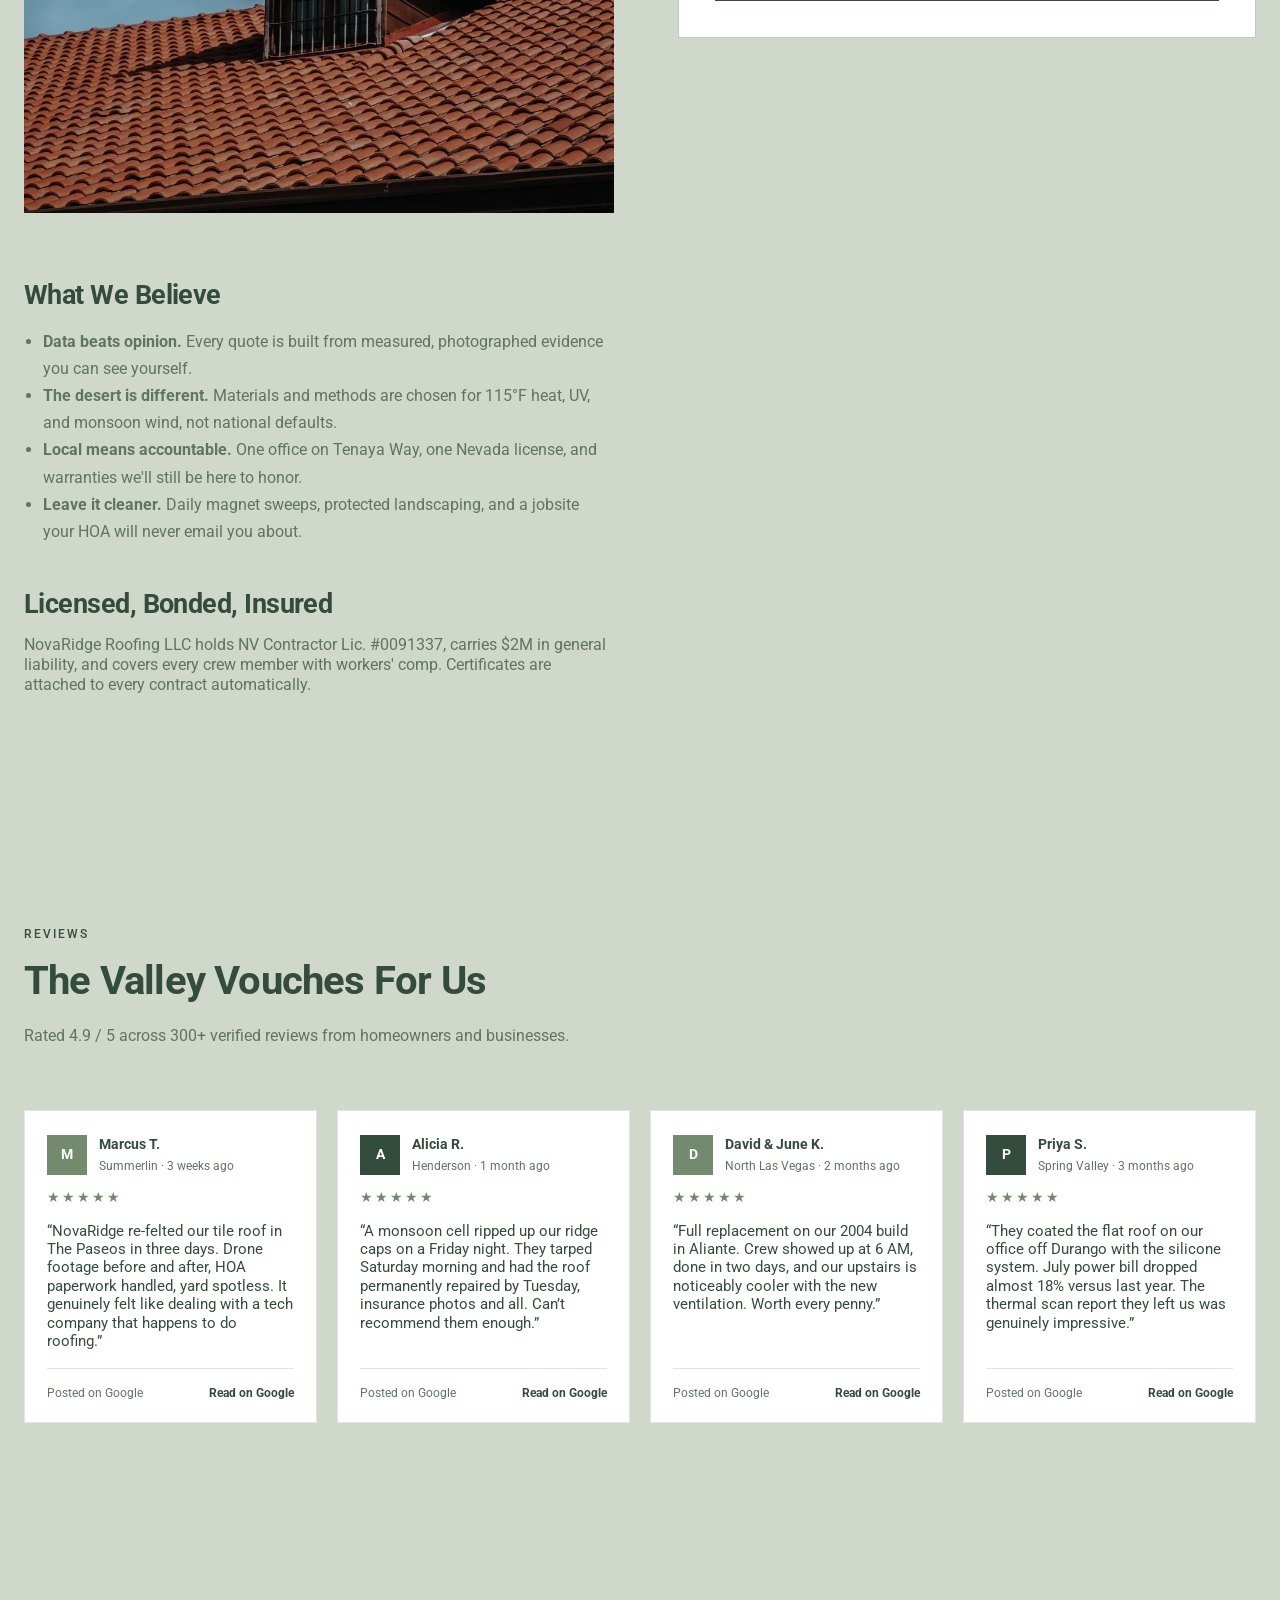
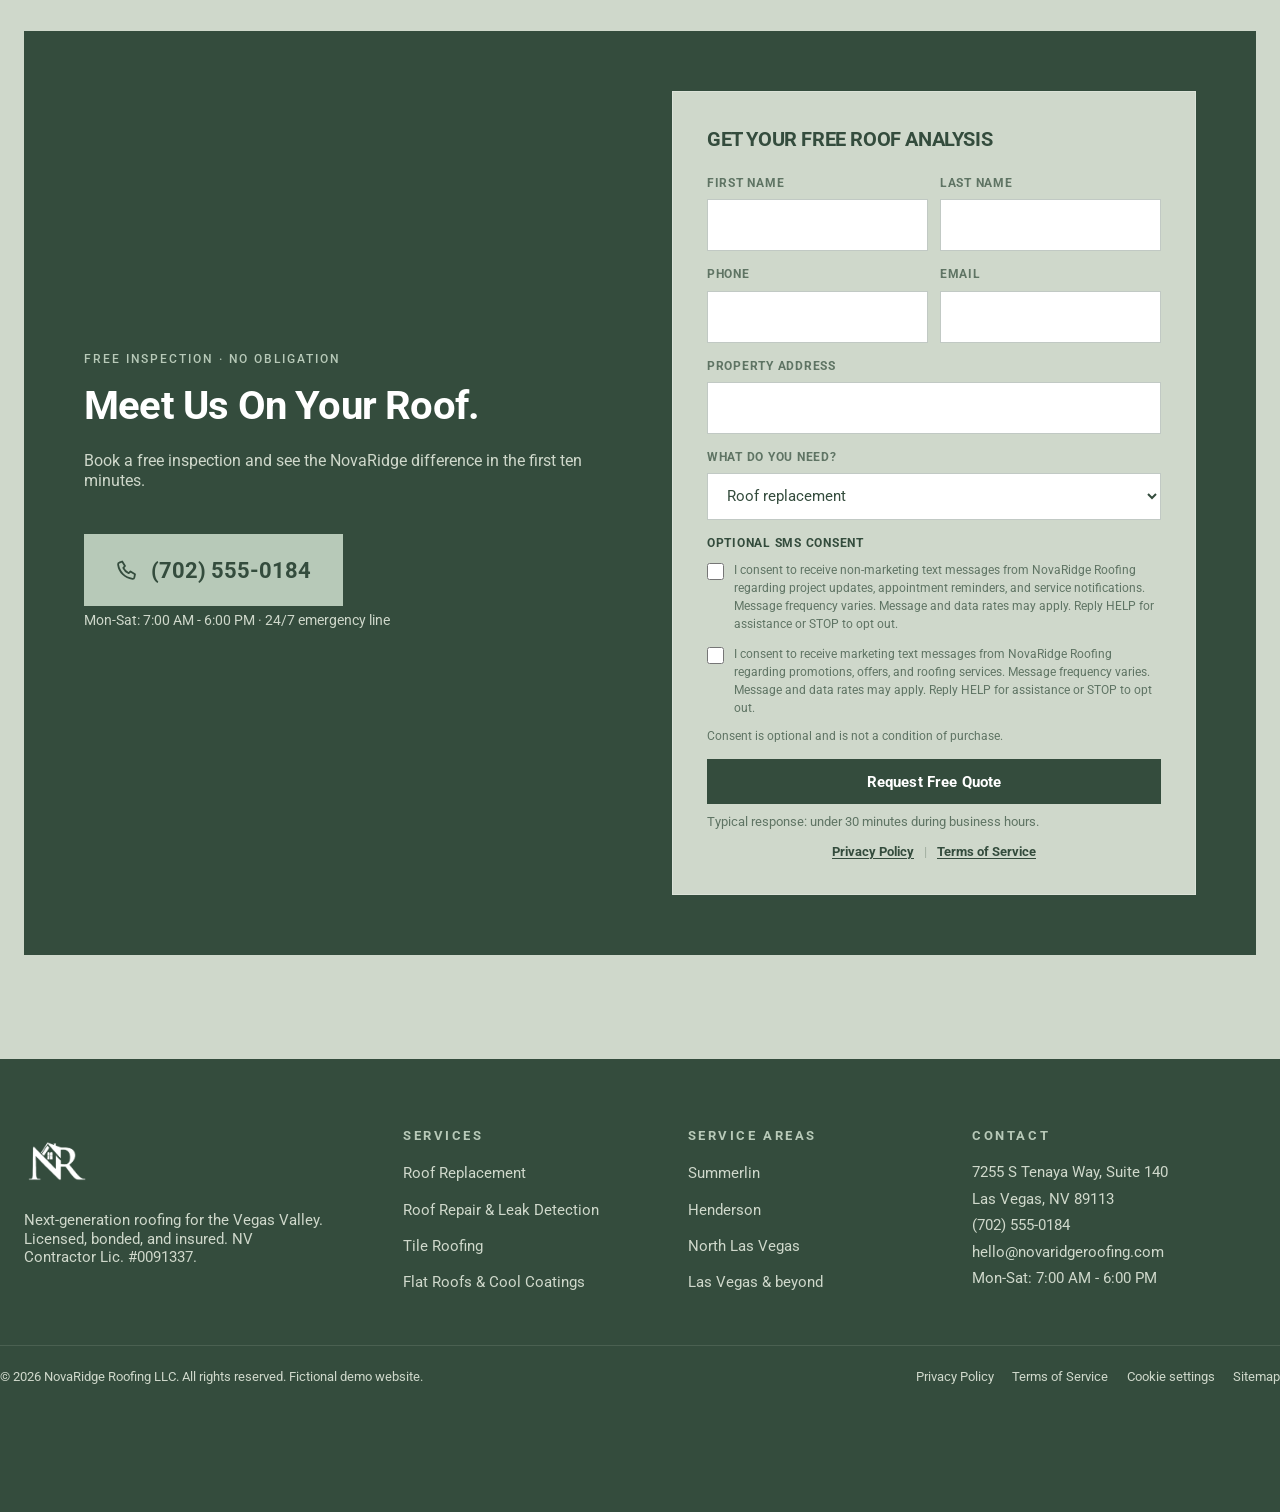
==== commit 6ab7e02f: "update-site" ====
--- a/about/index.html
+++ b/about/index.html
@@ -33,11 +33,11 @@
   --ink:#344C3D;--muted:#5F7464;--inv:#F4F6F3;--inv-muted:#CFD8CB;
   --green:#344C3D;--green-2:#738A6E;--lime:#8EA58E;--yellow:#8EA58E;--yellow-2:#738A6E;
   --line:rgba(52,76,61,.14);--line2:rgba(52,76,61,.3);
-  --grad:linear-gradient(120deg,#344C3D,#8EA58E 60%,#738A6E);
-  --grad-text:linear-gradient(100deg,#344C3D 0%,#738A6E 55%,#8EA58E 100%);
-  --r:18px;--maxw:1480px;
-  --shadow:0 18px 44px rgba(52,76,61,.14);
-  --shadow-lg:0 26px 60px rgba(52,76,61,.2);
+  --grad:#344C3D;
+  --grad-text:#344C3D;
+  --r:0;--maxw:1480px;
+  --shadow:none;
+  --shadow-lg:0 20px 44px rgba(52,76,61,.18);
   --font-body:"Roboto","Segoe UI",Arial,sans-serif;
   --font-display:"Roboto","Segoe UI",Arial,sans-serif;
   --ease:cubic-bezier(.22,.61,.2,1);
@@ -53,12 +53,12 @@
 a{color:var(--green);text-decoration:none}
 a:hover{text-decoration:underline}
 ::selection{background:rgba(142,165,142,.55);color:#344C3D}
-:focus-visible{outline:2px solid var(--green);outline-offset:3px;border-radius:4px}
+:focus-visible{outline:2px solid var(--green);outline-offset:3px}
 h1,h2,h3,h4{font-family:var(--font-display);line-height:1.16;margin:0 0 .55em;font-weight:700;letter-spacing:-.02em;text-wrap:balance}
 h1{font-size:clamp(2.25rem,5.2vw,3.75rem);text-transform:capitalize}
 h2{font-size:clamp(1.75rem,3.5vw,2.5rem);text-transform:capitalize}
 h3{font-size:1.25rem;line-height:1.3}
-p{margin:0 0 1em}
+p{margin:0 0 1em;line-height:1.25!important}
 .wrap{max-width:var(--maxw);margin:0 auto;padding:0 clamp(14px,2vw,24px)}
 .kicker{display:inline-flex;align-items:center;font-family:var(--font-display);font-size:.75rem;font-weight:500;letter-spacing:.16em;text-transform:uppercase;color:var(--green);margin-bottom:1.3em}
 .cta-card .kicker{color:#B7C9B8}
@@ -71,7 +71,7 @@
 .alt-band{background:var(--bg-warm);border-block:1px solid var(--line)}
 
 /* skip link */
-.skip{position:absolute;left:-999px;top:8px;z-index:100;background:var(--green);color:#fff;padding:.6em 1em;border-radius:8px;font-weight:700}
+.skip{position:absolute;left:-999px;top:8px;z-index:100;background:var(--green);color:#fff;padding:.6em 1em;font-weight:700}
 .skip:focus{left:8px}
 
 /* header */
@@ -85,46 +85,47 @@
 .announcement a:hover{color:var(--bg-warm)}
 @keyframes announcement-cycle{0%{opacity:0;transform:translateY(12px)}4%,46%{opacity:1;transform:none}50%,100%{opacity:0;transform:translateY(-12px)}}
 @media(prefers-reduced-motion:reduce){.announcement-item{animation:none;opacity:1;transform:none}.announcement-item:nth-child(2){display:none}}
-.site-head{position:sticky;top:0;z-index:50;backdrop-filter:blur(14px);-webkit-backdrop-filter:blur(14px);background:rgba(207,216,203,.88);border-bottom:1px solid var(--line)}
-.nav-bar{display:flex;align-items:center;gap:20px;min-height:76px}
+.site-head{position:sticky;top:0;z-index:50;background:var(--bg);border-bottom:1px solid var(--line)}
+.nav-bar{position:relative;display:flex;align-items:center;gap:20px;min-height:76px}
 .brand{display:flex;align-items:center;color:var(--ink);flex:none}
 .brand:hover{text-decoration:none}
 .brand-logo{width:96px;height:64px;object-fit:contain;display:block}
-nav.main{margin-left:auto}
+nav.main{margin-left:16px}
 nav.main ul{list-style:none;display:flex;gap:4px;margin:0;padding:0;align-items:center}
-nav.main a,.drop-btn{display:block;padding:.55em .8em;color:var(--ink);font:600 .9rem/1.4 var(--font-display);letter-spacing:.01em;border-radius:10px;background:none;border:0;cursor:pointer;white-space:nowrap;position:relative}
+nav.main a,.drop-btn{display:block;padding:.55em .8em;color:var(--ink);font:600 .9rem/1.4 var(--font-display);letter-spacing:.01em;background:none;border:0;cursor:pointer;white-space:nowrap;position:relative}
 nav.main a:hover,.drop-btn:hover{background:rgba(183,201,184,.4);text-decoration:none}
-nav.main a[aria-current=page]{color:var(--green);background:linear-gradient(135deg,rgba(183,201,184,.26),rgba(142,165,142,.1));text-decoration:none}
-nav.main a[aria-current=page]::after{content:"";position:absolute;left:50%;bottom:2px;width:24px;height:3px;border-radius:99px;background:var(--grad);transform:translateX(-50%);box-shadow:0 2px 7px rgba(142,165,142,.28)}
+nav.main a[aria-current=page]{color:var(--green);background:rgba(183,201,184,.22);text-decoration:none}
+nav.main a[aria-current=page]::after{content:"";position:absolute;left:50%;bottom:2px;width:24px;height:3px;background:var(--green);transform:translateX(-50%)}
 .has-drop{position:relative}
 .drop-btn::after{content:"";display:inline-block;margin-left:.45em;width:7px;height:7px;border-right:2px solid currentColor;border-bottom:2px solid currentColor;transform:rotate(45deg) translateY(-2px)}
-.drop{position:absolute;top:calc(100% + 6px);left:0;min-width:240px;background:var(--card);border:1px solid var(--line);border-radius:14px;padding:8px;box-shadow:var(--shadow-lg);opacity:0;visibility:hidden;transform:translateY(6px);transition:.18s}
+.drop{position:absolute;top:calc(100% + 6px);left:0;min-width:240px;background:var(--card);border:1px solid var(--line2);padding:8px;opacity:0;visibility:hidden;transform:translateY(6px);transition:.18s}
 .has-drop:hover .drop,.has-drop:focus-within .drop,.has-drop.open .drop{opacity:1;visibility:visible;transform:none}
-.drop a{padding:.6em .8em;border-radius:9px;font-weight:500}
+.drop a{padding:.6em .8em;font-weight:500}
 .drop a:hover{background:var(--bg-warm)}
 .head-cta{display:flex;align-items:center;gap:14px}
+.head-cta{margin-left:auto}
 .phone-link{font-weight:700;font-size:.95rem;color:var(--ink);white-space:nowrap}
 .phone-link:hover{color:var(--green);text-decoration:none}
-.btn{display:inline-flex;align-items:center;justify-content:center;gap:.5em;padding:.9em 1.7em;border-radius:999px;font:600 .94rem/1.2 var(--font-display);letter-spacing:.01em;border:0;cursor:pointer;transition:outline-color .2s var(--ease);outline:2px solid transparent;outline-offset:2px;white-space:nowrap}
+.btn{display:inline-flex;align-items:center;justify-content:center;gap:.5em;padding:.9em 1.7em;font:600 .94rem/1.2 var(--font-display);letter-spacing:.01em;border:0;cursor:pointer;transition:outline-color .2s var(--ease),background-color .2s;outline:2px solid transparent;outline-offset:2px;white-space:nowrap}
 .btn:hover{text-decoration:none}
-.btn-primary{background:linear-gradient(135deg,#344C3D,#738A6E);color:#fff}
-.btn-primary:hover{outline-color:#344C3D}
-.btn-yellow{background:linear-gradient(135deg,#B7C9B8,#8EA58E);color:#344C3D}
-.btn-yellow:hover{outline-color:#738A6E}
+.btn-primary{background:#344C3D;color:#fff}
+.btn-primary:hover{background:#293D31;outline-color:#344C3D}
+.btn-yellow{background:#B7C9B8;color:#344C3D}
+.btn-yellow:hover{background:#8EA58E;outline-color:#738A6E}
 .btn-ghost{background:rgba(255,255,255,.7);color:var(--ink);border:1px solid var(--line2)}
 .btn-ghost:hover{border-color:var(--green);color:var(--green);background:#fff}
 .hero .btn-ghost,.sub-hero .btn-ghost{background:rgba(207,216,203,.12);color:#fff;border-color:rgba(207,216,203,.4)}
 .hero .btn-ghost:hover,.sub-hero .btn-ghost:hover{background:rgba(207,216,203,.22);color:#fff;border-color:var(--yellow)}
 .btn-sm{padding:.62em 1.2em;font-size:.88rem}
-.nav-toggle{display:none;margin-left:auto;background:none;border:1px solid var(--line2);border-radius:10px;padding:9px 11px;cursor:pointer}
-.nav-toggle span{display:block;width:20px;height:2px;background:var(--ink);margin:4px 0;border-radius:2px;transition:.2s}
+.nav-toggle{display:none;margin-left:auto;background:none;border:1px solid var(--line2);padding:9px 11px;cursor:pointer}
+.nav-toggle span{display:block;width:20px;height:2px;background:var(--ink);margin:4px 0;transition:.2s}
 
 /* hero (home) */
 .hero{position:relative;min-height:min(92svh,880px);display:flex;align-items:center;overflow:hidden;padding:110px 0 90px;isolation:isolate}
 .hero .wrap{width:100%}
 .hero-media{position:absolute;inset:0;z-index:-2}
 .hero-media video,.hero-media img{width:100%;height:100%;object-fit:cover}
-.hero-media::after{content:"";position:absolute;inset:0;background:linear-gradient(100deg,rgba(41,61,49,.92) 18%,rgba(41,61,49,.66) 52%,rgba(41,61,49,.3)),linear-gradient(0deg,rgba(41,61,49,.55),transparent 40%)}
+.hero-media::after{content:"";position:absolute;inset:0;background:rgba(41,61,49,.62)}
 .hero-inner{max-width:760px;color:#fff}
 .hero-layout,.sub-hero-layout{display:grid;grid-template-columns:minmax(0,1.15fr) minmax(340px,.85fr);gap:clamp(32px,6vw,80px);align-items:center}
 .sub-hero-layout{align-items:start}
@@ -135,15 +136,13 @@
 .hero-form .sms-consent{font-size:.67rem;margin-bottom:12px}
 .hero-form .btn{width:100%}
 .hero-status{display:inline-flex;align-items:center;gap:.6rem;font-size:.8rem;font-weight:600;letter-spacing:.16em;text-transform:uppercase;color:#B7C9B8;margin-bottom:1.5rem}
-.pulse{position:relative;width:9px;height:9px;border-radius:50%;background:#B7C9B8}
-.pulse::after{content:"";position:absolute;inset:-2px;border-radius:50%;border:2px solid rgba(183,201,184,.55);animation:pulse 2s infinite}
-@keyframes pulse{0%{transform:scale(.6);opacity:1}70%,100%{transform:scale(2);opacity:0}}
-.hero .grad-text,.sub-hero .grad-text{background:linear-gradient(100deg,#B7C9B8,#8EA58E 40%,#B7C9B8);-webkit-background-clip:text;background-clip:text;color:transparent}
+.pulse{position:relative;width:9px;height:9px;background:#B7C9B8}
+.hero .grad-text,.sub-hero .grad-text{background:#B7C9B8;-webkit-background-clip:text;background-clip:text;color:transparent}
 .hero p.lede{font-size:clamp(1.02rem,2vw,1.2rem);color:#CFD8CB;max-width:560px;border-left:3px solid var(--yellow);padding-left:1.1rem}
 .hero-ctas{display:flex;gap:14px;flex-wrap:wrap;margin:1.7em 0 2.3em}
 
 /* sub-hero (subpages) */
-.sub-hero{position:relative;padding:clamp(76px,10vw,120px) 0 clamp(44px,6vw,70px);overflow:hidden;color:#fff;background:radial-gradient(90% 130% at 85% -20%,rgba(142,165,142,.28),transparent 55%),radial-gradient(70% 110% at 8% 120%,rgba(142,165,142,.25),transparent 60%),linear-gradient(120deg,#344C3D,#344C3D 70%,#738A6E)}
+.sub-hero{position:relative;padding:clamp(76px,10vw,120px) 0 clamp(44px,6vw,70px);overflow:hidden;color:#fff;background:#344C3D}
 .sub-hero .lede{color:#CFD8CB!important}
 .crumbs{font-size:.84rem;color:#CFD8CB;margin-bottom:1.4em}
 .crumbs a{color:#CFD8CB}
@@ -170,7 +169,7 @@
 a.card:hover{text-decoration:none}
 .card:hover{transform:translateY(-6px);border-color:rgba(52,76,61,.35);box-shadow:var(--shadow-lg)}
 .card:hover::before{opacity:1}
-.card .icon{width:54px;height:54px;border-radius:14px;display:grid;place-items:center;background:rgba(183,201,184,.35);border:1px solid rgba(52,76,61,.2);margin-bottom:18px;transition:.3s var(--ease)}
+.card .icon{width:54px;height:54px;display:grid;place-items:center;background:rgba(183,201,184,.35);border:1px solid rgba(52,76,61,.2);margin-bottom:18px;transition:.3s var(--ease)}
 .card:hover .icon{background:var(--grad);transform:rotate(-6deg) scale(1.06)}
 .card:hover .icon svg path,.card:hover .icon svg circle{stroke:#fff}
 .card h3{margin-bottom:.4em}
@@ -188,7 +187,7 @@
 .service-card-media picture{display:block;height:100%;border-radius:0}
 .service-card-media img{width:100%;height:100%;object-fit:cover;border-radius:0;transition:transform .6s var(--ease)}
 .service-card:hover .service-card-media img{transform:scale(1.045)}
-.service-number{position:absolute;top:18px;left:18px;display:grid;place-items:center;width:46px;height:46px;border-radius:50%;background:rgba(255,255,255,.92);font-size:.76rem;font-weight:800;letter-spacing:.08em;color:var(--green);box-shadow:0 8px 24px rgba(20,37,25,.14)}
+.service-number{position:absolute;top:18px;left:18px;display:grid;place-items:center;width:46px;height:46px;background:rgba(255,255,255,.92);font-size:.76rem;font-weight:800;letter-spacing:.08em;color:var(--green)}
 .service-card-body{display:flex;flex-direction:column;padding:clamp(24px,3vw,36px)}
 .service-label{display:flex;align-items:center;gap:.55rem;margin-bottom:1.35rem;color:var(--green);font-size:.72rem;font-weight:800;letter-spacing:.1em;text-transform:uppercase}
 .service-label svg{width:20px;height:20px;flex:none}
@@ -202,8 +201,8 @@
 .about-grid{display:grid;grid-template-columns:1.02fr 1fr;gap:clamp(28px,5vw,64px);align-items:center}
 .about-media{position:relative}
 .about-media img{border-radius:var(--r);aspect-ratio:4/4.7;object-fit:cover;width:100%;box-shadow:var(--shadow)}
-.float-chip{position:absolute;display:flex;align-items:center;gap:.8rem;background:#fff;border:1px solid var(--line);border-radius:16px;padding:.85rem 1.15rem;box-shadow:var(--shadow-lg)}
-.float-chip .ico{width:40px;height:40px;border-radius:11px;background:var(--grad);display:grid;place-items:center;flex:none}
+.float-chip{position:absolute;display:flex;align-items:center;gap:.8rem;background:#fff;border:1px solid var(--line2);padding:.85rem 1.15rem}
+.float-chip .ico{width:40px;height:40px;background:var(--green);display:grid;place-items:center;flex:none}
 .float-chip .ico svg{width:20px;height:20px}
 .float-chip b{display:block;font-size:1.05rem;line-height:1.1}
 .float-chip span{font-size:.72rem;color:var(--muted);letter-spacing:.06em;text-transform:uppercase}
@@ -214,9 +213,10 @@
 .checklist li b{color:var(--ink)}
 .checklist svg{flex:none;margin-top:3px}
 .mini-stats{display:grid;grid-template-columns:repeat(3,1fr);gap:1.4rem;margin-top:2rem}
-.mini-stats b{font-size:clamp(1.6rem,2.6vw,2.2rem);display:block;letter-spacing:-.02em;background:var(--grad-text);-webkit-background-clip:text;background-clip:text;color:transparent}
-.mini-stats span{font-size:.8rem;color:var(--muted)}
-.why-media{display:grid;grid-template-columns:1fr 1fr;gap:1.2rem}
+.mini-stats b{font-size:clamp(1.6rem,2.6vw,2.2rem);display:block;line-height:1;margin-bottom:6px;letter-spacing:-.02em;background:var(--grad-text);-webkit-background-clip:text;background-clip:text;color:transparent}
+.mini-stats span{display:block;font-size:.8rem;line-height:1.25;color:var(--muted)}
+.why-grid{align-items:start}
+.why-media{display:grid;grid-template-columns:1fr 1fr;gap:1.2rem;margin-top:43px;padding:8px;border:1px solid var(--line2)}
 .why-media img{border-radius:var(--r);width:100%;object-fit:cover;aspect-ratio:4/3.4;box-shadow:var(--shadow)}
 .why-media picture:first-child{grid-column:1/-1}
 .why-media picture:first-child img{aspect-ratio:16/8.2}
@@ -226,59 +226,67 @@
 .proj{position:relative;border-radius:var(--r);overflow:hidden;display:block;box-shadow:var(--shadow)}
 .proj img{aspect-ratio:16/10.5;object-fit:cover;width:100%;transition:transform .8s var(--ease)}
 .proj:hover img{transform:scale(1.06)}
-.proj-info{position:absolute;inset:auto 0 0;padding:1.4rem;background:linear-gradient(180deg,transparent,rgba(41,61,49,.94) 62%)}
+.proj-info{position:absolute;inset:auto 0 0;padding:1.4rem;background:rgba(41,61,49,.92)}
 .proj-info time{font-size:.76rem;color:var(--yellow);letter-spacing:.16em;text-transform:uppercase}
 .proj-info h3{font-size:1.24rem;text-transform:uppercase;margin:.3rem 0 0;color:#fff}
 .proj-tags{position:absolute;top:1.1rem;right:1.1rem;display:flex;gap:.5rem}
-.proj-tags span{font-size:.68rem;font-weight:600;letter-spacing:.1em;text-transform:uppercase;background:rgba(207,216,203,.92);border:1px solid rgba(52,76,61,.15);color:#344C3D;padding:.32rem .7rem;border-radius:999px}
+.proj-tags span{font-size:.68rem;font-weight:600;letter-spacing:.1em;text-transform:uppercase;background:rgba(207,216,203,.92);border:1px solid rgba(52,76,61,.15);color:#344C3D;padding:.32rem .7rem}
 
 /* tech panel (sticky sidebars) */
-.tech-panel{background:var(--card);border:1px solid var(--line);border-radius:22px;padding:clamp(22px,3vw,36px);box-shadow:var(--shadow);position:relative;overflow:hidden}
-.tech-panel::after{content:"";position:absolute;width:340px;height:340px;border-radius:50%;background:radial-gradient(circle,rgba(183,201,184,.35),transparent 65%);top:-170px;right:-130px;pointer-events:none}
+.tech-panel{background:var(--card);border:1px solid var(--line2);padding:clamp(22px,3vw,36px);position:relative;overflow:hidden}
 .tech-rows{display:grid;gap:12px;margin-top:6px}
-.tech-row{display:flex;justify-content:space-between;gap:14px;padding:13px 16px;background:var(--bg);border:1px solid var(--line);border-radius:12px;font-size:.92rem}
+.tech-row{display:flex;justify-content:space-between;gap:14px;padding:13px 16px;background:var(--bg);border:1px solid var(--line);font-size:.92rem}
 .tech-row b{color:var(--green);font-weight:700;white-space:nowrap}
 
 /* process */
 .steps{counter-reset:s}
 .step{counter-increment:s;display:grid;grid-template-columns:auto 1fr;gap:1.6rem;align-items:center;padding:1.6rem 0;border-bottom:1px solid var(--line);transition:padding-left .35s var(--ease),background .35s}
-.step:hover{padding-left:1rem;background:linear-gradient(90deg,rgba(183,201,184,.35),transparent 60%)}
-.step-num{font-size:.95rem;font-weight:700;color:var(--green);width:58px;height:58px;border-radius:16px;display:grid;place-items:center;border:1px solid var(--line2);background:rgba(183,201,184,.3)}
+.step:hover{padding-left:1rem;background:rgba(183,201,184,.3)}
+.step-num{font-size:.95rem;font-weight:700;color:var(--green);width:58px;height:58px;display:grid;place-items:center;border:1px solid var(--line2);background:rgba(183,201,184,.3)}
 .step-num::before{content:"0" counter(s)}
 .step h3{font-size:1.25rem;text-transform:uppercase;margin:0 0 .2em}
 .step p{color:var(--muted);font-size:.95rem;margin:0;max-width:62ch}
 
 /* areas */
 .area-flex{display:grid;grid-template-columns:1fr 1fr;gap:clamp(28px,5vw,60px);align-items:center}
-.map-panel{background:var(--card);border:1px solid var(--line);border-radius:22px;padding:14px;box-shadow:var(--shadow);overflow:hidden}
-.map-panel iframe{display:block;width:100%;height:400px;border:0;border-radius:14px;background:#F4F6F3}
+.map-panel{background:var(--card);border:1px solid var(--line2);padding:14px;overflow:hidden}
+.map-panel iframe{display:block;width:100%;height:400px;border:0;background:#F4F6F3}
 .area-list{display:grid;grid-template-columns:1fr 1fr;gap:12px;margin-top:1.4em}
-.area-chip{display:flex;align-items:center;gap:10px;padding:13px 16px;background:var(--card);border:1px solid var(--line);border-radius:12px;color:var(--ink);font-weight:600;font-size:.93rem;transition:.2s var(--ease)}
-.area-chip:hover{border-color:var(--green);text-decoration:none;transform:translateY(-3px);box-shadow:var(--shadow);color:var(--green)}
-.area-chip .dot{width:9px;height:9px;border-radius:50%;background:var(--grad);flex:none}
+.area-chip{display:flex;align-items:center;padding:13px 16px;background:var(--card);border:1px solid var(--line);color:var(--ink);font-weight:600;font-size:.93rem;transition:.2s var(--ease)}
+.area-chip:hover{border-color:var(--green);text-decoration:none;transform:translateY(-3px);color:var(--green)}
 
 /* reviews */
-.review-card{background:var(--card);border:0;border-radius:16px;padding:24px 22px 18px;display:flex;flex-direction:column;gap:16px;box-shadow:0 8px 22px rgba(52,76,61,.1)}
+.review-grid{display:grid;grid-template-columns:repeat(4,minmax(0,1fr));gap:20px}
+.review-card{background:var(--card);border:1px solid var(--line);padding:24px 22px 18px;display:flex;flex-direction:column;gap:16px}
 .review-card p{color:var(--ink);font-size:.92rem;line-height:1.55;margin:0;flex:1}
 .reviewer{display:flex;align-items:center;gap:12px;order:-2}
-.avatar{width:40px;height:40px;border-radius:50%;display:grid;place-items:center;flex:none;font-weight:700;background:var(--green-2);color:#fff;font-size:.9rem}
+.avatar{width:40px;height:40px;display:grid;place-items:center;flex:none;font-weight:700;background:var(--green-2);color:#fff;font-size:.9rem}
 .review-card:nth-child(even) .avatar{background:var(--green);color:#fff}
 .reviewer b{display:block;font-size:.9rem;line-height:1.35;color:var(--ink)}
 .reviewer span{display:block;font-size:.76rem;line-height:1.4;color:var(--muted);margin-top:3px}
 .review-card>.stars{order:-1;color:var(--yellow-2);font-size:.9rem;line-height:1;letter-spacing:2px}
 .review-foot{display:flex;align-items:center;justify-content:space-between;gap:16px;border-top:1px solid var(--line);padding-top:14px;margin-top:2px;font-size:.76rem;color:var(--muted)}
 .review-foot a{font-weight:600;color:var(--green);white-space:nowrap}
+.review-grid.rv:not(.in){transform:none}
+.review-grid.rv .review-card{opacity:0;transform:translateX(32px)}
+.review-grid.rv.in .review-card{animation:review-fade .65s var(--ease) forwards}
+.review-grid.rv.in .review-card:nth-child(2){animation-delay:.1s}
+.review-grid.rv.in .review-card:nth-child(3){animation-delay:.2s}
+.review-grid.rv.in .review-card:nth-child(4){animation-delay:.3s}
+@keyframes review-fade{to{opacity:1;transform:none}}
+@media(prefers-reduced-motion:reduce){.review-grid.rv .review-card{opacity:1;transform:none}.review-grid.rv.in .review-card{animation:none}}
 
 /* faq */
-.faq-grid{display:grid;grid-template-columns:1fr 1.35fr;gap:clamp(2rem,5vw,4rem);align-items:start}
-.faq-media img{border-radius:var(--r);aspect-ratio:4/4.6;object-fit:cover;width:100%;box-shadow:var(--shadow)}
-.faq details,.faq-grid details{border:1px solid var(--line);border-radius:14px;background:var(--card);margin-bottom:12px;overflow:hidden;transition:border-color .3s}
+.faq-grid{display:grid;grid-template-columns:minmax(0,1fr) minmax(0,1fr);gap:clamp(1.5rem,3vw,2.75rem);align-items:start}
+.faq-media{width:100%;max-width:none;justify-self:end;align-self:start;margin-top:42px;padding:8px;border:1px solid var(--line2)}
+.faq-media img{border-radius:var(--r);aspect-ratio:4/3.4;object-fit:cover;width:100%;box-shadow:var(--shadow)}
+.faq details,.faq-grid details{border:1px solid var(--line);background:var(--card);margin-bottom:12px;overflow:hidden;transition:border-color .3s}
 .faq{max-width:820px}
 details[open]{border-color:var(--line2)}
 .faq summary,.faq-grid summary{cursor:pointer;padding:17px 20px;font-weight:600;list-style:none;display:flex;justify-content:space-between;gap:16px;align-items:center}
 summary::-webkit-details-marker{display:none}
-summary .plus{flex:none;width:28px;height:28px;border-radius:9px;position:relative;border:1px solid var(--line);background:rgba(183,201,184,.3);transition:.3s var(--ease)}
-summary .plus::before,summary .plus::after{content:"";position:absolute;inset:0;margin:auto;background:var(--green);border-radius:2px}
+summary .plus{flex:none;width:28px;height:28px;position:relative;border:1px solid var(--line);background:rgba(183,201,184,.3);transition:.3s var(--ease)}
+summary .plus::before,summary .plus::after{content:"";position:absolute;inset:0;margin:auto;background:var(--green)}
 summary .plus::before{width:12px;height:2px}
 summary .plus::after{width:2px;height:12px;transition:transform .3s var(--ease)}
 details[open] summary .plus{background:var(--grad);border-color:transparent}
@@ -287,44 +295,47 @@
 .faq-a{padding:0 20px 18px;color:var(--muted);font-size:.95rem}
 
 /* pricing */
-.price-card{position:relative;background:var(--card);border:1px solid var(--line);border-radius:20px;padding:32px 28px;display:flex;flex-direction:column;transition:transform .3s var(--ease),border-color .3s,box-shadow .3s}
+.price-card{position:relative;background:var(--card);border:1px solid var(--line);padding:32px 28px;display:flex;flex-direction:column;transition:transform .3s var(--ease),border-color .3s,box-shadow .3s}
 .price-card:hover{transform:translateY(-6px);border-color:rgba(52,76,61,.4);box-shadow:var(--shadow-lg)}
-.price-card.hot{border-color:rgba(52,76,61,.55);box-shadow:0 0 0 3px rgba(183,201,184,.5),var(--shadow)}
-.price-card .tag{position:absolute;top:-13px;left:50%;transform:translateX(-50%);white-space:nowrap;background:linear-gradient(135deg,#B7C9B8,#738A6E);color:#344C3D;font-size:.72rem;font-weight:700;letter-spacing:.12em;text-transform:uppercase;padding:.4em 1em;border-radius:99px;box-shadow:0 6px 16px rgba(115,138,110,.4)}
+.price-card.hot{border-color:rgba(52,76,61,.55);box-shadow:0 0 0 3px rgba(183,201,184,.5)}
+.price-card .tag{position:absolute;top:-13px;left:50%;transform:translateX(-50%);white-space:nowrap;background:#B7C9B8;color:#344C3D;font-size:.72rem;font-weight:700;letter-spacing:.12em;text-transform:uppercase;padding:.4em 1em}
 .price-card h3{font-size:1.1rem;text-transform:uppercase}
 .price{font-size:2.1rem;font-weight:700;margin:.2em 0 .1em;letter-spacing:-.02em}
 .price small{font-size:.85rem;color:var(--muted);font-weight:500}
 .price-card ul{list-style:none;padding:1.2em 0 0;margin:.6em 0 1.6em;display:grid;gap:10px;flex:1;border-top:1px solid var(--line)}
 .price-card li{display:flex;gap:10px;font-size:.92rem;color:var(--muted)}
-.price-card li::before{content:"";width:8px;height:8px;border-radius:50%;background:var(--grad);flex:none;margin-top:8px}
+.price-card li::before{content:"";width:8px;height:2px;background:var(--green);flex:none;margin-top:11px}
 .price-card .btn{width:100%}
 
 /* cta band + form */
 .cta-band{padding:clamp(56px,9vw,104px) 0}
-.cta-card{position:relative;overflow:hidden;border-radius:26px;padding:clamp(28px,5vw,60px);color:#fff;background:radial-gradient(110% 160% at 85% -30%,rgba(142,165,142,.3),transparent 55%),radial-gradient(90% 140% at 8% 130%,rgba(142,165,142,.35),transparent 55%),linear-gradient(120deg,#344C3D,#344C3D)}
+.cta-card{position:relative;overflow:hidden;padding:clamp(28px,5vw,60px);color:#fff;background:#344C3D}
 .cta-card .inner{position:relative;display:grid;grid-template-columns:1fr 1fr;gap:clamp(30px,5vw,70px);align-items:center}
 .cta-card .muted{color:#CFD8CB}
-.big-phone{display:inline-flex;align-items:center;gap:14px;margin-top:1.2em;font-size:clamp(1.3rem,3vw,1.8rem);font-weight:700;color:#fff}
-.big-phone:hover{color:var(--yellow);text-decoration:none}
-.lead-form{background:var(--bg);border-radius:20px;padding:clamp(22px,3vw,34px);box-shadow:0 30px 70px rgba(0,0,0,.35);color:var(--ink)}
+.big-phone{display:inline-flex;align-items:center;gap:12px;margin-top:1.2em;padding:.75em 1.4em;background:#B7C9B8;color:#344C3D;font-size:clamp(1.15rem,2.4vw,1.4rem);font-weight:700;outline:2px solid transparent;outline-offset:2px;transition:outline-color .2s var(--ease),background-color .2s}
+.big-phone:hover{background:#8EA58E;color:#293D31;outline-color:#738A6E;text-decoration:none}
+.lead-form{background:var(--bg);border:1px solid rgba(255,255,255,.25);padding:clamp(22px,3vw,34px);color:var(--ink)}
 .lead-form h3{margin-bottom:1em;text-transform:uppercase}
 .f-row{display:grid;grid-template-columns:1fr 1fr;gap:12px}
 .f-field{margin-bottom:12px}
 .f-field label{display:block;font-size:.78rem;font-weight:700;letter-spacing:.06em;color:var(--muted);margin-bottom:6px;text-transform:uppercase}
-.f-field input,.f-field select,.f-field textarea{width:100%;padding:.8em 1em;background:#fff;border:1px solid var(--line2);border-radius:11px;color:var(--ink);font:inherit;font-size:.95rem}
+.f-field input,.f-field select,.f-field textarea{width:100%;padding:.8em 1em;background:#fff;border:1px solid var(--line2);color:var(--ink);font:inherit;font-size:.95rem}
 .f-field input:focus,.f-field select:focus,.f-field textarea:focus{outline:none;border-color:var(--green);box-shadow:0 0 0 3px rgba(115,138,110,.2)}
 .form-note{font-size:.8rem;color:var(--muted);margin:10px 0 0}
-.sms-consent{display:flex;align-items:flex-start;gap:10px;margin:4px 0 16px;color:var(--muted);font-size:.76rem;line-height:1.5;cursor:pointer}
+.sms-consents{border:0;padding:0;margin:6px 0 16px;min-width:0}
+.sms-consents legend{padding:0;margin:0 0 8px;color:var(--ink);font-size:.78rem;font-weight:700;text-transform:uppercase;letter-spacing:.06em}
+.sms-consent{display:flex;align-items:flex-start;gap:10px;margin:0 0 11px;color:var(--muted);font-size:.76rem;line-height:1.5;cursor:pointer}
 .sms-consent input{width:17px;height:17px;flex:0 0 17px;margin:2px 0 0;accent-color:var(--green)}
+.consent-note{font-size:.72rem;color:var(--muted);margin:0!important}
 .form-legal{display:flex;justify-content:center;gap:10px;margin:14px 0 0;font-size:.8rem}
 .form-legal a{color:var(--green-dark);font-weight:600;text-decoration:underline;text-underline-offset:2px}
 .form-legal span{color:var(--line2)}
 .form-consent{font-size:.72rem;line-height:1.5}
 .form-consent a{font-weight:600}
-.form-ok{display:none;padding:14px 18px;border:1px solid rgba(52,76,61,.4);background:rgba(115,138,110,.12);border-radius:12px;color:var(--green);font-weight:600;margin-top:14px}
+.form-ok{display:none;padding:14px 18px;border:1px solid rgba(52,76,61,.4);background:rgba(115,138,110,.12);color:var(--green);font-weight:600;margin-top:14px}
 
 /* footer */
-.site-foot{background:linear-gradient(180deg,var(--foot),var(--foot-2));color:var(--inv);padding:clamp(44px,6vw,70px) 0 0}
+.site-foot{background:var(--foot);color:var(--inv);padding:clamp(44px,6vw,70px) 0 0}
 .site-foot .brand{color:var(--inv)}
 .site-foot .brand-logo{filter:brightness(0) invert(1);transform:translateX(-15px);margin-right:-15px}
 .foot-grid{display:grid;grid-template-columns:1.4fr 1fr 1fr 1.2fr;gap:clamp(24px,4vw,48px)}
@@ -343,31 +354,31 @@
 
 /* floating contact */
 .contact-float{position:fixed;right:clamp(16px,3vw,34px);bottom:clamp(16px,3vw,30px);z-index:90;display:flex;flex-direction:column;align-items:flex-end;gap:12px}
-.contact-trigger{min-width:208px;display:flex;align-items:center;gap:11px;padding:9px 14px 9px 9px;border:1px solid rgba(255,255,255,.2);border-radius:18px;background:#344C3D;color:#fff;box-shadow:0 14px 40px rgba(52,76,61,.3);font:inherit;text-align:left;cursor:pointer;transition:transform .25s var(--ease),background .25s}
-.contact-trigger:hover{transform:translateY(-3px);background:#344C3D}
-.contact-trigger-icon{width:42px;height:42px;display:grid;place-items:center;border-radius:12px;background:linear-gradient(135deg,#B7C9B8,#738A6E);color:#344C3D;flex:none}
+.contact-trigger{min-width:208px;display:flex;align-items:center;gap:11px;padding:9px 14px 9px 9px;border:1px solid rgba(255,255,255,.2);background:#344C3D;color:#fff;font:inherit;text-align:left;cursor:pointer;transition:transform .25s var(--ease),background .25s}
+.contact-trigger:hover{transform:translateY(-3px);background:#293D31}
+.contact-trigger-icon{width:42px;height:42px;display:grid;place-items:center;background:#B7C9B8;color:#344C3D;flex:none}
 .contact-trigger svg,.contact-actions svg{width:21px;height:21px;fill:none;stroke:currentColor;stroke-width:1.8;stroke-linecap:round;stroke-linejoin:round}
 .contact-trigger b,.contact-trigger small{display:block}.contact-trigger b{font-size:.9rem}.contact-trigger small{font-size:.7rem;color:#CFD8CB;margin-top:1px}
 .contact-close{display:none;width:19px;height:19px;position:relative;margin:0 4px 0 auto}
-.contact-close::before,.contact-close::after{content:"";position:absolute;inset:9px 1px auto;height:2px;border-radius:2px;background:#fff;transform:rotate(45deg)}
+.contact-close::before,.contact-close::after{content:"";position:absolute;inset:9px 1px auto;height:2px;background:#fff;transform:rotate(45deg)}
 .contact-close::after{transform:rotate(-45deg)}
-.is-open .contact-trigger{min-width:58px;width:58px;height:58px;border-radius:50%;padding:0}.is-open .contact-trigger-icon,.is-open .contact-trigger-copy{display:none}.is-open .contact-close{display:block;margin:auto}
-.contact-pop{width:min(392px,calc(100vw - 32px));overflow:hidden;border:1px solid rgba(52,76,61,.22);border-radius:22px;background:var(--bg);box-shadow:0 24px 70px rgba(52,76,61,.28);transform-origin:bottom right;animation:contact-in .25s var(--ease)}
-.contact-pop-head{display:flex;align-items:center;gap:14px;padding:22px 20px;background:linear-gradient(125deg,#344C3D,#344C3D);color:#fff}
+.is-open .contact-trigger{min-width:58px;width:58px;height:58px;padding:0}.is-open .contact-trigger-icon,.is-open .contact-trigger-copy{display:none}.is-open .contact-close{display:block;margin:auto}
+.contact-pop{width:min(392px,calc(100vw - 32px));overflow:hidden;border:1px solid rgba(52,76,61,.3);background:var(--bg);transform-origin:bottom right;animation:contact-in .25s var(--ease)}
+.contact-pop-head{display:flex;align-items:center;gap:14px;padding:22px 20px;background:#344C3D;color:#fff}
 .contact-pop-head strong,.contact-pop-head span{display:block}.contact-pop-head strong{font-size:.94rem}.contact-pop-head div>span{font-size:.72rem;color:#CFD8CB;margin-top:3px}
-.contact-status{width:38px;height:38px;display:grid;place-items:center;border-radius:12px;background:rgba(255,255,255,.08);border:1px solid rgba(183,201,184,.2);flex:none}
+.contact-status{width:38px;height:38px;display:grid;place-items:center;background:rgba(255,255,255,.08);border:1px solid rgba(183,201,184,.2);flex:none}
 .contact-status img{display:block;width:34px;height:34px;object-fit:contain;filter:brightness(0) invert(1)}
 .contact-pop-body{padding:22px 20px 20px}.contact-pop-body>p{font-size:.88rem;line-height:1.6;color:var(--muted);margin:0 0 17px}
 .contact-actions{display:grid;grid-template-columns:1fr 1fr;gap:11px}
-.contact-actions a{display:flex;align-items:center;gap:11px;min-width:0;padding:14px 12px;border:1px solid var(--line2);border-radius:14px;background:#fff;color:var(--ink);transition:border-color .2s,transform .2s,box-shadow .2s}
+.contact-actions a{display:flex;align-items:center;gap:11px;min-width:0;padding:14px 12px;border:1px solid var(--line2);background:#fff;color:var(--ink);transition:border-color .2s,transform .2s}
 .contact-actions a>span:last-child{min-width:0}
-.contact-actions a:hover{transform:translateY(-2px);border-color:var(--green);box-shadow:0 8px 20px rgba(52,76,61,.1);text-decoration:none}
-.contact-actions .contact-email{grid-column:1/-1}.contact-icon{width:34px;height:34px;border-radius:10px;display:grid;place-items:center;background:rgba(183,201,184,.3);color:var(--green);flex:none}
+.contact-actions a:hover{transform:translateY(-2px);border-color:var(--green);text-decoration:none}
+.contact-actions .contact-email{grid-column:1/-1}.contact-icon{width:34px;height:34px;display:grid;place-items:center;background:rgba(183,201,184,.3);color:var(--green);flex:none}
 .contact-actions b,.contact-actions small{display:block;overflow:hidden;text-overflow:ellipsis}.contact-actions b{font-size:.8rem;white-space:nowrap}.contact-actions small{font-size:.67rem;color:var(--muted);margin-top:3px;white-space:nowrap}
 @keyframes contact-in{from{opacity:0;transform:translateY(10px) scale(.97)}}
 
 /* cookie consent */
-.cookie-banner{position:fixed;left:clamp(16px,3vw,34px);bottom:clamp(16px,3vw,30px);z-index:89;width:min(500px,calc(100vw - 32px));display:grid;gap:15px;padding:20px;border:1px solid rgba(52,76,61,.2);border-radius:20px;background:rgba(207,216,203,.97);box-shadow:0 24px 70px rgba(52,76,61,.25);backdrop-filter:blur(12px);animation:cookie-in .35s var(--ease)}
+.cookie-banner{position:fixed;left:clamp(16px,3vw,34px);bottom:clamp(16px,3vw,30px);z-index:89;width:min(500px,calc(100vw - 32px));display:grid;gap:15px;padding:20px;border:1px solid rgba(52,76,61,.3);background:var(--bg);animation:cookie-in .35s var(--ease)}
 .cookie-banner[hidden]{display:none}
 .cookie-copy h2{font-size:1rem;margin:1px 0 5px}.cookie-copy p{font-size:.78rem;line-height:1.55;color:var(--muted);margin:0}.cookie-copy a{font-weight:600}
 .cookie-actions{display:flex;align-items:center;gap:10px}
@@ -385,11 +396,11 @@
 
 /* service hero image strip */
 .svc-hero-img{margin-top:clamp(-30px,-4vw,-50px);position:relative;z-index:2}
-.svc-hero-img img{border-radius:var(--r);aspect-ratio:16/6.2;object-fit:cover;width:100%;box-shadow:var(--shadow-lg);border:4px solid var(--bg)}
+.svc-hero-img img{aspect-ratio:16/6.2;object-fit:cover;width:100%;border:4px solid var(--bg)}
 
 /* thank-you */
 .ty-hero{min-height:70svh;display:flex;align-items:center}
-.ty-check{width:84px;height:84px;border-radius:50%;background:var(--grad);display:grid;place-items:center;margin-bottom:1.6em;box-shadow:0 16px 40px rgba(52,76,61,.45)}
+.ty-check{width:84px;height:84px;background:var(--green);display:grid;place-items:center;margin-bottom:1.6em}
 
 /* reveal */
 .rv:not(.in){opacity:0;transform:translateY(24px)}
@@ -403,12 +414,15 @@
   .nav-bar{gap:12px}
 }
 @media(max-width:1020px){
+  .review-grid{grid-template-columns:repeat(2,minmax(0,1fr))}
   .grid-4{grid-template-columns:1fr 1fr}
   .service-card-grid{grid-template-columns:repeat(2,minmax(0,1fr))}
   .service-card{grid-template-columns:1fr;min-height:0}.service-card-media{height:220px}
   .foot-grid{grid-template-columns:1fr 1fr}
 }
 @media(max-width:860px){
+  .why-media{margin-top:0}
+  .faq-media{max-width:100%;justify-self:stretch;margin-top:0}
   .nav-toggle{display:block}
   nav.main{position:fixed;inset:76px 0 auto;background:rgba(207,216,203,.99);border-bottom:1px solid var(--line2);padding:18px clamp(16px,4vw,28px) 26px;transform:translateY(-130%);transition:transform .25s;margin:0;max-height:calc(100svh - 76px);overflow:auto;box-shadow:var(--shadow-lg)}
   nav.main.open{transform:none}
@@ -426,6 +440,7 @@
   .hero{min-height:78svh;padding:90px 0 70px}
 }
 @media(max-width:560px){
+  .review-grid{grid-template-columns:1fr}
   .announcement .wrap{min-height:54px;font-size:.73rem}
   .announcement-rotator{height:54px}
   .announcement-item{gap:5px;flex-direction:column;padding:6px 0}
@@ -436,7 +451,7 @@
   .phone-link{display:none}
   .trust-track{animation-duration:22s}
   .mini-stats{grid-template-columns:repeat(3,1fr);gap:.8rem}
-  .contact-float{right:12px;bottom:12px}.contact-trigger-copy{display:none}.contact-trigger{min-width:58px;width:58px;height:58px;border-radius:50%;padding:8px}.contact-trigger-icon{width:40px;height:40px}.contact-pop{width:min(392px,calc(100vw - 24px))}.contact-actions{grid-template-columns:1fr}.contact-actions .contact-email{grid-column:auto}
+  .contact-float{right:12px;bottom:12px}.contact-trigger-copy{display:none}.contact-trigger{min-width:58px;width:58px;height:58px;padding:8px}.contact-trigger-icon{width:40px;height:40px}.contact-pop{width:min(392px,calc(100vw - 24px))}.contact-actions{grid-template-columns:1fr}.contact-actions .contact-email{grid-column:auto}
   .cookie-banner{left:12px;bottom:82px;width:calc(100vw - 24px);padding:17px}.cookie-actions .btn{width:100%}
 }
 </style>
@@ -532,27 +547,27 @@
         <p class="muted">Rated 4.9 / 5 across 300+ verified reviews from homeowners and businesses.</p>
       </div>
     </div>
-    <div class="grid-2">
+    <div class="review-grid rv">
       
-      <article class="review-card rv">
+      <article class="review-card">
         <div class="reviewer"><div class="avatar" aria-hidden="true">M</div><div><b>Marcus T.</b><span>Summerlin &middot; 3 weeks ago</span></div></div>
         <div class="stars" aria-label="5 out of 5 stars">&#9733;&#9733;&#9733;&#9733;&#9733;</div>
         <p>&ldquo;NovaRidge re-felted our tile roof in The Paseos in three days. Drone footage before and after, HOA paperwork handled, yard spotless. It genuinely felt like dealing with a tech company that happens to do roofing.&rdquo;</p>
         <footer class="review-foot"><span>Posted on Google</span><a href="https://www.google.com/search?q=NovaRidge+Roofing+Las+Vegas+reviews" target="_blank" rel="noopener">Read on Google</a></footer>
       </article>
-      <article class="review-card rv">
+      <article class="review-card">
         <div class="reviewer"><div class="avatar" aria-hidden="true">A</div><div><b>Alicia R.</b><span>Henderson &middot; 1 month ago</span></div></div>
         <div class="stars" aria-label="5 out of 5 stars">&#9733;&#9733;&#9733;&#9733;&#9733;</div>
         <p>&ldquo;A monsoon cell ripped up our ridge caps on a Friday night. They tarped Saturday morning and had the roof permanently repaired by Tuesday, insurance photos and all. Can’t recommend them enough.&rdquo;</p>
         <footer class="review-foot"><span>Posted on Google</span><a href="https://www.google.com/search?q=NovaRidge+Roofing+Las+Vegas+reviews" target="_blank" rel="noopener">Read on Google</a></footer>
       </article>
-      <article class="review-card rv">
+      <article class="review-card">
         <div class="reviewer"><div class="avatar" aria-hidden="true">D</div><div><b>David & June K.</b><span>North Las Vegas &middot; 2 months ago</span></div></div>
         <div class="stars" aria-label="5 out of 5 stars">&#9733;&#9733;&#9733;&#9733;&#9733;</div>
         <p>&ldquo;Full replacement on our 2004 build in Aliante. Crew showed up at 6 AM, done in two days, and our upstairs is noticeably cooler with the new ventilation. Worth every penny.&rdquo;</p>
         <footer class="review-foot"><span>Posted on Google</span><a href="https://www.google.com/search?q=NovaRidge+Roofing+Las+Vegas+reviews" target="_blank" rel="noopener">Read on Google</a></footer>
       </article>
-      <article class="review-card rv">
+      <article class="review-card">
         <div class="reviewer"><div class="avatar" aria-hidden="true">P</div><div><b>Priya S.</b><span>Spring Valley &middot; 3 months ago</span></div></div>
         <div class="stars" aria-label="5 out of 5 stars">&#9733;&#9733;&#9733;&#9733;&#9733;</div>
         <p>&ldquo;They coated the flat roof on our office off Durango with the silicone system. July power bill dropped almost 18% versus last year. The thermal scan report they left us was genuinely impressive.&rdquo;</p>
@@ -570,15 +585,19 @@
           <p class="kicker">Free Inspection &middot; No Obligation</p>
           <h2>Meet us on your roof.</h2>
           <p class="muted">Book a free inspection and see the NovaRidge difference in the first ten minutes.</p>
-          <a class="big-phone" href="tel:+17025550184"><svg width="24" height="24" viewBox="0 0 24 24" fill="none" aria-hidden="true"><path d="M13 2 4 14h6l-1 8 9-12h-6l1-8Z" stroke="#344C3D" stroke-width="1.8" stroke-linejoin="round"/></svg> (702) 555-0184</a>
+          <a class="big-phone" href="tel:+17025550184"><svg width="24" height="24" viewBox="0 0 24 24" fill="none" aria-hidden="true"><path d="M7.2 3.5 10 8 8.3 9.8c1.1 2.4 3 4.3 5.4 5.4l1.8-1.7 4.5 2.8-.7 3.3c-.2.8-1 1.3-1.8 1.2C9.8 19.8 4.2 14.2 3.1 6.5 3 5.7 3.5 4.9 4.3 4.7l2.9-1.2Z" stroke="#344C3D" stroke-width="1.8" stroke-linecap="round" stroke-linejoin="round"/></svg> (702) 555-0184</a>
           <p class="muted" style="font-size:.85rem;margin-top:6px">Mon-Sat: 7:00 AM - 6:00 PM &middot; 24/7 emergency line</p>
         </div>
         <form class="lead-form" id="leadform" data-ty="../thank-you/">
           <!-- GHL form embed replaces this block in production -->
           <h3>Get your free roof analysis</h3>
           <div class="f-row">
-            <div class="f-field"><label for="lf-name">Name</label><input id="lf-name" name="name" autocomplete="name" required></div>
+            <div class="f-field"><label for="lf-first">First name</label><input id="lf-first" name="first_name" autocomplete="given-name" required></div>
+            <div class="f-field"><label for="lf-last">Last name</label><input id="lf-last" name="last_name" autocomplete="family-name" required></div>
+          </div>
+          <div class="f-row">
             <div class="f-field"><label for="lf-phone">Phone</label><input id="lf-phone" name="phone" type="tel" autocomplete="tel" required></div>
+            <div class="f-field"><label for="lf-email">Email</label><input id="lf-email" name="email" type="email" autocomplete="email" required></div>
           </div>
           <div class="f-field"><label for="lf-addr">Property address</label><input id="lf-addr" name="address" autocomplete="street-address"></div>
           <div class="f-field"><label for="lf-svc">What do you need?</label>
@@ -586,10 +605,13 @@
               <option>Roof replacement</option><option>Roof repair / leak</option><option>Tile re-felt</option><option>Flat roof / coating</option><option>Not sure, inspect it</option>
             </select>
           </div>
-          <label class="sms-consent">
-            <input type="checkbox" name="sms_consent" value="yes">
-            <span>I consent to receive SMS notifications, project updates, and occasional marketing communications from NovaRidge Roofing. Message frequency varies. Message and data rates may apply. Reply STOP to unsubscribe at any time.</span>
-          </label>
+          
+  <fieldset class="sms-consents">
+    <legend>Optional SMS consent</legend>
+    <label class="sms-consent"><input type="checkbox" name="sms_transactional_consent" value="yes"><span>I consent to receive non-marketing text messages from NovaRidge Roofing regarding project updates, appointment reminders, and service notifications. Message frequency varies. Message and data rates may apply. Reply HELP for assistance or STOP to opt out.</span></label>
+    <label class="sms-consent"><input type="checkbox" name="sms_marketing_consent" value="yes"><span>I consent to receive marketing text messages from NovaRidge Roofing regarding promotions, offers, and roofing services. Message frequency varies. Message and data rates may apply. Reply HELP for assistance or STOP to opt out.</span></label>
+    <p class="consent-note">Consent is optional and is not a condition of purchase.</p>
+  </fieldset>
           <button class="btn btn-primary" type="submit" style="width:100%">Request Free Quote</button>
           <p class="form-note">Typical response: under 30 minutes during business hours.</p>
           <p class="form-legal"><a href="../privacy/">Privacy Policy</a><span aria-hidden="true">|</span><a href="../terms/">Terms of Service</a></p>
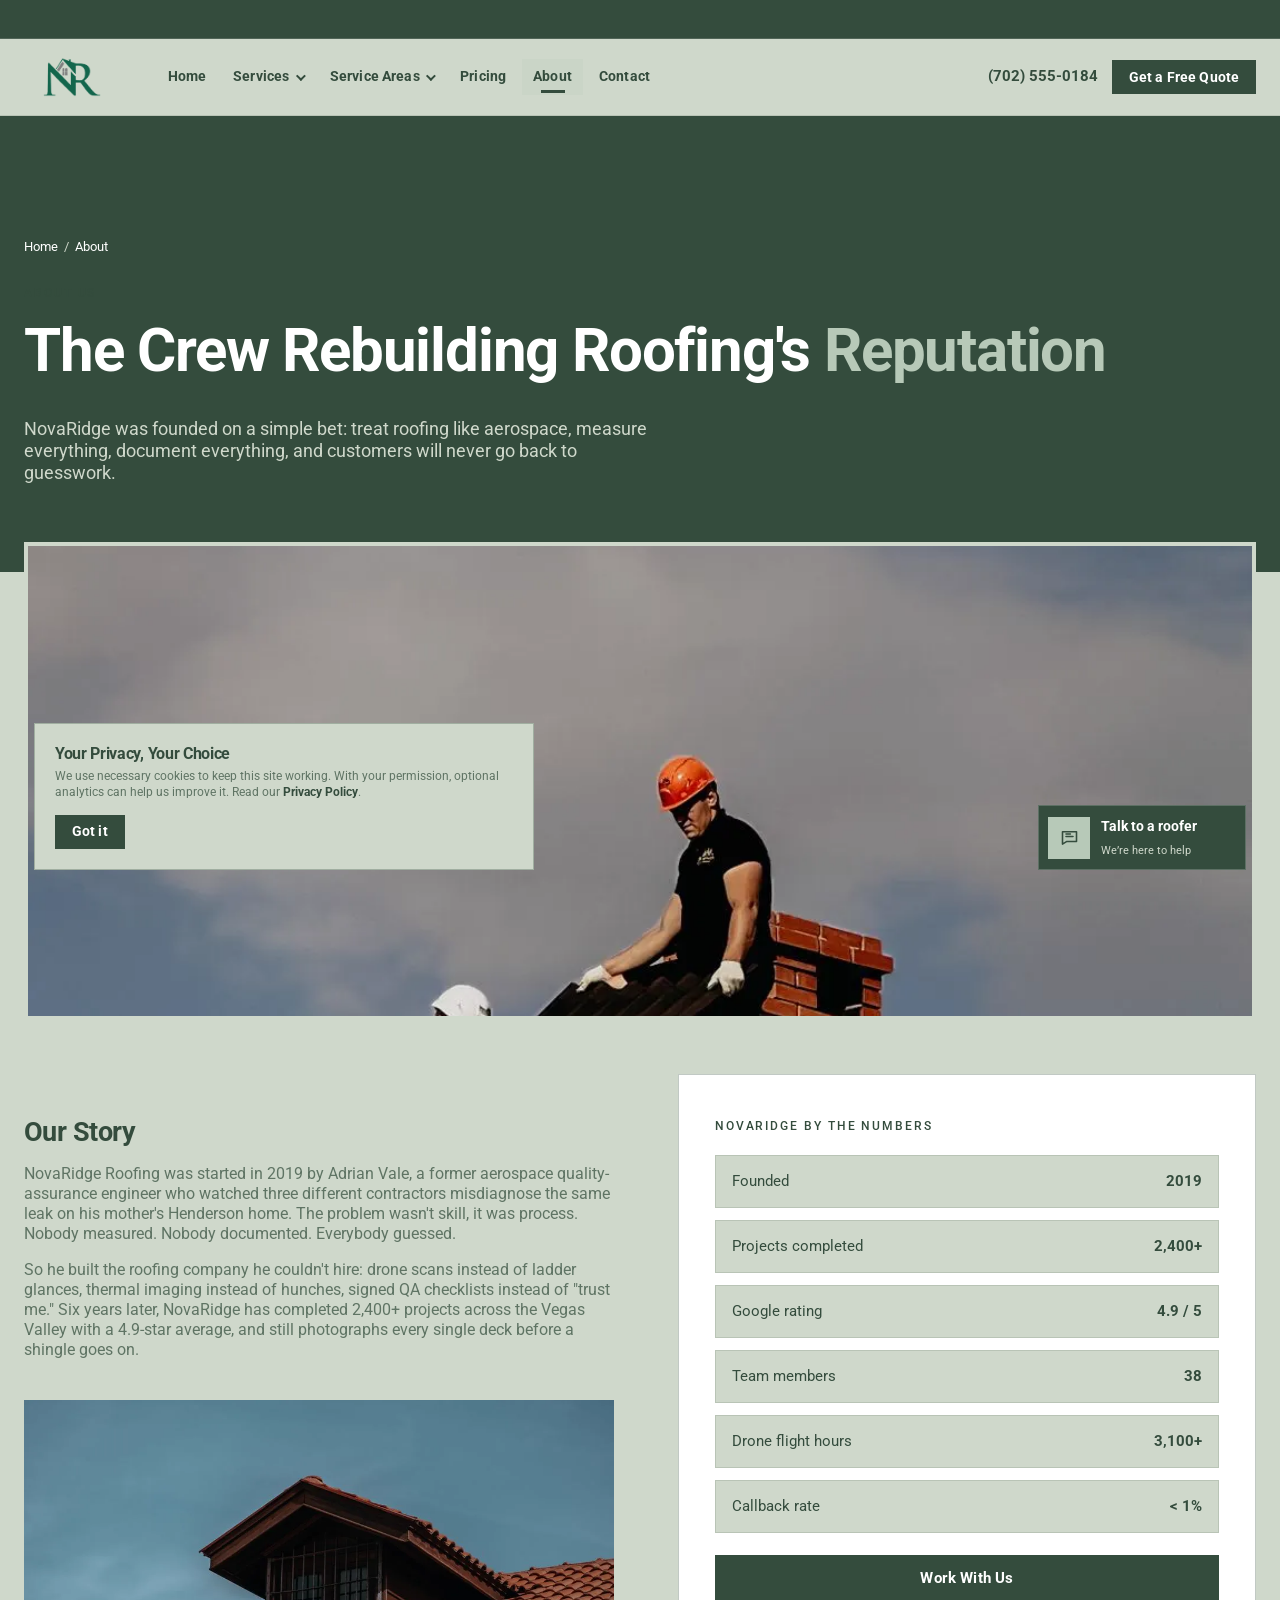
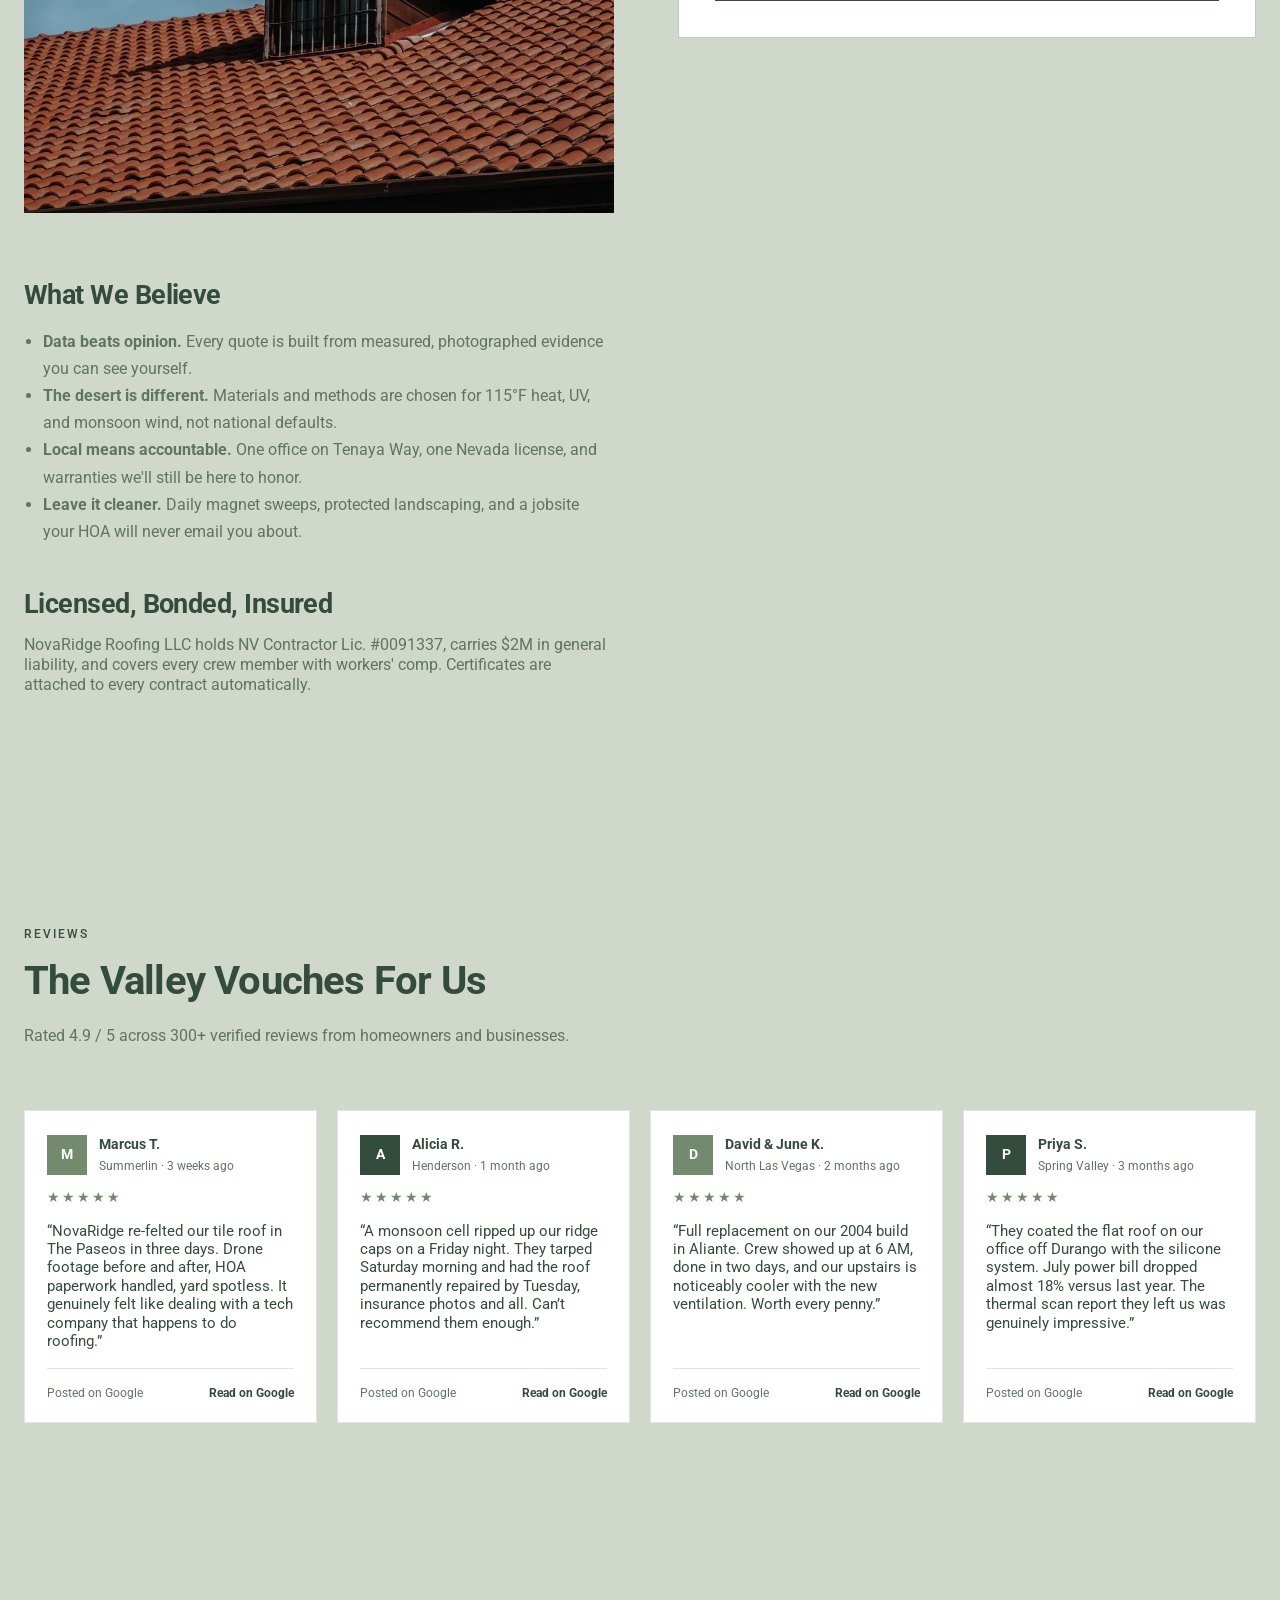
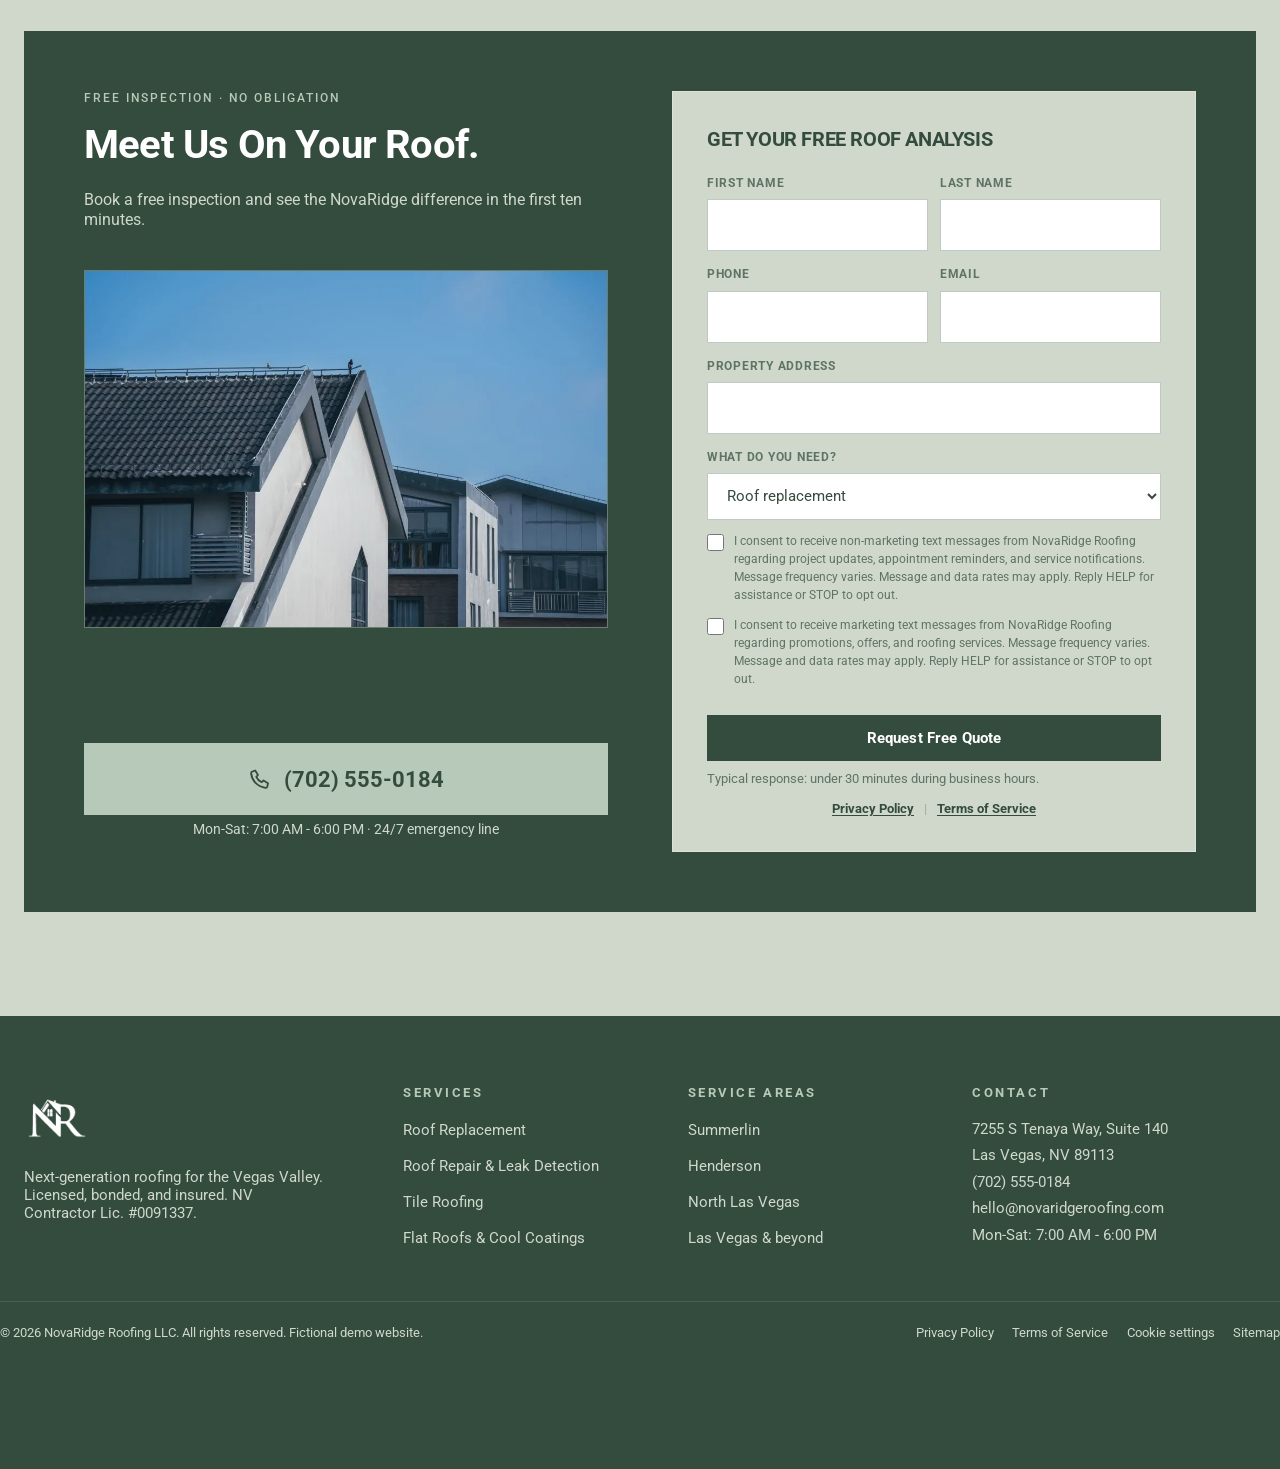
==== commit e2df3de9: "update-site" ====
--- a/about/index.html
+++ b/about/index.html
@@ -128,8 +128,9 @@
 .hero-media::after{content:"";position:absolute;inset:0;background:rgba(41,61,49,.62)}
 .hero-inner{max-width:760px;color:#fff}
 .hero-layout,.sub-hero-layout{display:grid;grid-template-columns:minmax(0,1.15fr) minmax(340px,.85fr);gap:clamp(32px,6vw,80px);align-items:center}
-.sub-hero-layout{align-items:start}
+.sub-hero-layout{grid-template-columns:minmax(0,1fr) minmax(460px,1fr);align-items:start}
 .hero-form{padding:clamp(20px,2.5vw,28px);max-width:480px;justify-self:end;width:100%}
+.sub-hero-layout .hero-form{max-width:560px}
 .hero-form h2{font-size:1.15rem;margin-bottom:.3em;color:var(--ink)}
 .hero-form>p{font-size:.82rem;color:var(--muted);margin:0 0 14px}
 .hero-form .f-field{margin-bottom:9px}
@@ -256,8 +257,11 @@
 .area-chip:hover{border-color:var(--green);text-decoration:none;transform:translateY(-3px);color:var(--green)}
 
 /* reviews */
-.review-grid{display:grid;grid-template-columns:repeat(4,minmax(0,1fr));gap:20px}
+.review-marquee{overflow:hidden}
+.review-marquee.rv:not(.in){transform:none}
+.review-grid{display:flex;width:max-content;gap:20px}
 .review-card{background:var(--card);border:1px solid var(--line);padding:24px 22px 18px;display:flex;flex-direction:column;gap:16px}
+.review-grid .review-card{width:calc((min(100vw - 48px,1432px) - 60px)/4);flex:none}
 .review-card p{color:var(--ink);font-size:.92rem;line-height:1.55;margin:0;flex:1}
 .reviewer{display:flex;align-items:center;gap:12px;order:-2}
 .avatar{width:40px;height:40px;display:grid;place-items:center;flex:none;font-weight:700;background:var(--green-2);color:#fff;font-size:.9rem}
@@ -267,14 +271,10 @@
 .review-card>.stars{order:-1;color:var(--yellow-2);font-size:.9rem;line-height:1;letter-spacing:2px}
 .review-foot{display:flex;align-items:center;justify-content:space-between;gap:16px;border-top:1px solid var(--line);padding-top:14px;margin-top:2px;font-size:.76rem;color:var(--muted)}
 .review-foot a{font-weight:600;color:var(--green);white-space:nowrap}
-.review-grid.rv:not(.in){transform:none}
-.review-grid.rv .review-card{opacity:0;transform:translateX(32px)}
-.review-grid.rv.in .review-card{animation:review-fade .65s var(--ease) forwards}
-.review-grid.rv.in .review-card:nth-child(2){animation-delay:.1s}
-.review-grid.rv.in .review-card:nth-child(3){animation-delay:.2s}
-.review-grid.rv.in .review-card:nth-child(4){animation-delay:.3s}
-@keyframes review-fade{to{opacity:1;transform:none}}
-@media(prefers-reduced-motion:reduce){.review-grid.rv .review-card{opacity:1;transform:none}.review-grid.rv.in .review-card{animation:none}}
+.review-marquee.in .review-grid{animation:reviews-scroll 38s linear infinite}
+.review-marquee:hover .review-grid{animation-play-state:paused}
+@keyframes reviews-scroll{to{transform:translateX(calc(-50% - 10px))}}
+@media(prefers-reduced-motion:reduce){.review-marquee.in .review-grid{animation:none}}
 
 /* faq */
 .faq-grid{display:grid;grid-template-columns:minmax(0,1fr) minmax(0,1fr);gap:clamp(1.5rem,3vw,2.75rem);align-items:start}
@@ -310,10 +310,16 @@
 /* cta band + form */
 .cta-band{padding:clamp(56px,9vw,104px) 0}
 .cta-card{position:relative;overflow:hidden;padding:clamp(28px,5vw,60px);color:#fff;background:#344C3D}
-.cta-card .inner{position:relative;display:grid;grid-template-columns:1fr 1fr;gap:clamp(30px,5vw,70px);align-items:center}
+.cta-card .inner{position:relative;display:grid;grid-template-columns:1fr 1fr;gap:clamp(30px,5vw,70px);align-items:start}
+.cta-card .inner>div:first-child{display:flex;flex-direction:column;align-self:stretch}
+.cta-card .inner>div:first-child .big-phone{margin-top:auto}
+.cta-visual{height:clamp(240px,28vw,410px);margin:24px 0;overflow:hidden;border:1px solid rgba(207,216,203,.35)}
+.cta-visual picture,.cta-visual img{width:100%;height:100%}
+.cta-visual img{object-fit:cover}
 .cta-card .muted{color:#CFD8CB}
-.big-phone{display:inline-flex;align-items:center;gap:12px;margin-top:1.2em;padding:.75em 1.4em;background:#B7C9B8;color:#344C3D;font-size:clamp(1.15rem,2.4vw,1.4rem);font-weight:700;outline:2px solid transparent;outline-offset:2px;transition:outline-color .2s var(--ease),background-color .2s}
+.big-phone{display:inline-flex;align-items:center;justify-content:center;gap:12px;margin-top:1.2em;padding:.75em 1.4em;background:#B7C9B8;color:#344C3D;font-size:clamp(1.15rem,2.4vw,1.4rem);font-weight:700;outline:2px solid transparent;outline-offset:2px;transition:outline-color .2s var(--ease),background-color .2s}
 .big-phone:hover{background:#8EA58E;color:#293D31;outline-color:#738A6E;text-decoration:none}
+.cta-card .big-phone+p{text-align:center}
 .lead-form{background:var(--bg);border:1px solid rgba(255,255,255,.25);padding:clamp(22px,3vw,34px);color:var(--ink)}
 .lead-form h3{margin-bottom:1em;text-transform:uppercase}
 .f-row{display:grid;grid-template-columns:1fr 1fr;gap:12px}
@@ -414,13 +420,14 @@
   .nav-bar{gap:12px}
 }
 @media(max-width:1020px){
-  .review-grid{grid-template-columns:repeat(2,minmax(0,1fr))}
+  .review-grid .review-card{width:calc((100vw - 68px)/2)}
   .grid-4{grid-template-columns:1fr 1fr}
   .service-card-grid{grid-template-columns:repeat(2,minmax(0,1fr))}
   .service-card{grid-template-columns:1fr;min-height:0}.service-card-media{height:220px}
   .foot-grid{grid-template-columns:1fr 1fr}
 }
 @media(max-width:860px){
+  .cta-card .inner>div:first-child .big-phone{margin-top:1.2em}
   .why-media{margin-top:0}
   .faq-media{max-width:100%;justify-self:stretch;margin-top:0}
   .nav-toggle{display:block}
@@ -440,7 +447,7 @@
   .hero{min-height:78svh;padding:90px 0 70px}
 }
 @media(max-width:560px){
-  .review-grid{grid-template-columns:1fr}
+  .review-grid .review-card{width:calc(100vw - 28px)}
   .announcement .wrap{min-height:54px;font-size:.73rem}
   .announcement-rotator{height:54px}
   .announcement-item{gap:5px;flex-direction:column;padding:6px 0}
@@ -547,7 +554,8 @@
         <p class="muted">Rated 4.9 / 5 across 300+ verified reviews from homeowners and businesses.</p>
       </div>
     </div>
-    <div class="review-grid rv">
+    <div class="review-marquee rv">
+      <div class="review-grid">
       
       <article class="review-card">
         <div class="reviewer"><div class="avatar" aria-hidden="true">M</div><div><b>Marcus T.</b><span>Summerlin &middot; 3 weeks ago</span></div></div>
@@ -573,6 +581,79 @@
         <p>&ldquo;They coated the flat roof on our office off Durango with the silicone system. July power bill dropped almost 18% versus last year. The thermal scan report they left us was genuinely impressive.&rdquo;</p>
         <footer class="review-foot"><span>Posted on Google</span><a href="https://www.google.com/search?q=NovaRidge+Roofing+Las+Vegas+reviews" target="_blank" rel="noopener">Read on Google</a></footer>
       </article>
+      <article class="review-card">
+        <div class="reviewer"><div class="avatar" aria-hidden="true">E</div><div><b>Elena M.</b><span>Centennial Hills &middot; 4 months ago</span></div></div>
+        <div class="stars" aria-label="5 out of 5 stars">&#9733;&#9733;&#9733;&#9733;&#9733;</div>
+        <p>&ldquo;The inspection found a slow leak around a vent that two other companies missed. NovaRidge showed us the thermal images, explained the repair clearly, and finished it the next morning.&rdquo;</p>
+        <footer class="review-foot"><span>Posted on Google</span><a href="https://www.google.com/search?q=NovaRidge+Roofing+Las+Vegas+reviews" target="_blank" rel="noopener">Read on Google</a></footer>
+      </article>
+      <article class="review-card">
+        <div class="reviewer"><div class="avatar" aria-hidden="true">R</div><div><b>Robert G.</b><span>Las Vegas &middot; 5 months ago</span></div></div>
+        <div class="stars" aria-label="5 out of 5 stars">&#9733;&#9733;&#9733;&#9733;&#9733;</div>
+        <p>&ldquo;From the first estimate through the final cleanup, communication was excellent. We received progress photos every day and the crew treated our property with real care.&rdquo;</p>
+        <footer class="review-foot"><span>Posted on Google</span><a href="https://www.google.com/search?q=NovaRidge+Roofing+Las+Vegas+reviews" target="_blank" rel="noopener">Read on Google</a></footer>
+      </article>
+      <article class="review-card">
+        <div class="reviewer"><div class="avatar" aria-hidden="true">M</div><div><b>Monica L.</b><span>Enterprise &middot; 6 months ago</span></div></div>
+        <div class="stars" aria-label="5 out of 5 stars">&#9733;&#9733;&#9733;&#9733;&#9733;</div>
+        <p>&ldquo;Our tile re-felt was organized, fast, and surprisingly quiet. The team coordinated the permit and HOA approval, then delivered exactly on the schedule they promised.&rdquo;</p>
+        <footer class="review-foot"><span>Posted on Google</span><a href="https://www.google.com/search?q=NovaRidge+Roofing+Las+Vegas+reviews" target="_blank" rel="noopener">Read on Google</a></footer>
+      </article>
+      <article class="review-card">
+        <div class="reviewer"><div class="avatar" aria-hidden="true">J</div><div><b>James P.</b><span>Paradise &middot; 7 months ago</span></div></div>
+        <div class="stars" aria-label="5 out of 5 stars">&#9733;&#9733;&#9733;&#9733;&#9733;</div>
+        <p>&ldquo;They repaired our commercial flat roof without disrupting the business below. The detailed moisture report and warranty documentation made the whole process easy to approve.&rdquo;</p>
+        <footer class="review-foot"><span>Posted on Google</span><a href="https://www.google.com/search?q=NovaRidge+Roofing+Las+Vegas+reviews" target="_blank" rel="noopener">Read on Google</a></footer>
+      </article>
+      <article class="review-card" aria-hidden="true">
+        <div class="reviewer"><div class="avatar" aria-hidden="true">M</div><div><b>Marcus T.</b><span>Summerlin &middot; 3 weeks ago</span></div></div>
+        <div class="stars" aria-label="5 out of 5 stars">&#9733;&#9733;&#9733;&#9733;&#9733;</div>
+        <p>&ldquo;NovaRidge re-felted our tile roof in The Paseos in three days. Drone footage before and after, HOA paperwork handled, yard spotless. It genuinely felt like dealing with a tech company that happens to do roofing.&rdquo;</p>
+        <footer class="review-foot"><span>Posted on Google</span><a href="https://www.google.com/search?q=NovaRidge+Roofing+Las+Vegas+reviews" target="_blank" rel="noopener">Read on Google</a></footer>
+      </article>
+      <article class="review-card" aria-hidden="true">
+        <div class="reviewer"><div class="avatar" aria-hidden="true">A</div><div><b>Alicia R.</b><span>Henderson &middot; 1 month ago</span></div></div>
+        <div class="stars" aria-label="5 out of 5 stars">&#9733;&#9733;&#9733;&#9733;&#9733;</div>
+        <p>&ldquo;A monsoon cell ripped up our ridge caps on a Friday night. They tarped Saturday morning and had the roof permanently repaired by Tuesday, insurance photos and all. Can’t recommend them enough.&rdquo;</p>
+        <footer class="review-foot"><span>Posted on Google</span><a href="https://www.google.com/search?q=NovaRidge+Roofing+Las+Vegas+reviews" target="_blank" rel="noopener">Read on Google</a></footer>
+      </article>
+      <article class="review-card" aria-hidden="true">
+        <div class="reviewer"><div class="avatar" aria-hidden="true">D</div><div><b>David & June K.</b><span>North Las Vegas &middot; 2 months ago</span></div></div>
+        <div class="stars" aria-label="5 out of 5 stars">&#9733;&#9733;&#9733;&#9733;&#9733;</div>
+        <p>&ldquo;Full replacement on our 2004 build in Aliante. Crew showed up at 6 AM, done in two days, and our upstairs is noticeably cooler with the new ventilation. Worth every penny.&rdquo;</p>
+        <footer class="review-foot"><span>Posted on Google</span><a href="https://www.google.com/search?q=NovaRidge+Roofing+Las+Vegas+reviews" target="_blank" rel="noopener">Read on Google</a></footer>
+      </article>
+      <article class="review-card" aria-hidden="true">
+        <div class="reviewer"><div class="avatar" aria-hidden="true">P</div><div><b>Priya S.</b><span>Spring Valley &middot; 3 months ago</span></div></div>
+        <div class="stars" aria-label="5 out of 5 stars">&#9733;&#9733;&#9733;&#9733;&#9733;</div>
+        <p>&ldquo;They coated the flat roof on our office off Durango with the silicone system. July power bill dropped almost 18% versus last year. The thermal scan report they left us was genuinely impressive.&rdquo;</p>
+        <footer class="review-foot"><span>Posted on Google</span><a href="https://www.google.com/search?q=NovaRidge+Roofing+Las+Vegas+reviews" target="_blank" rel="noopener">Read on Google</a></footer>
+      </article>
+      <article class="review-card" aria-hidden="true">
+        <div class="reviewer"><div class="avatar" aria-hidden="true">E</div><div><b>Elena M.</b><span>Centennial Hills &middot; 4 months ago</span></div></div>
+        <div class="stars" aria-label="5 out of 5 stars">&#9733;&#9733;&#9733;&#9733;&#9733;</div>
+        <p>&ldquo;The inspection found a slow leak around a vent that two other companies missed. NovaRidge showed us the thermal images, explained the repair clearly, and finished it the next morning.&rdquo;</p>
+        <footer class="review-foot"><span>Posted on Google</span><a href="https://www.google.com/search?q=NovaRidge+Roofing+Las+Vegas+reviews" target="_blank" rel="noopener">Read on Google</a></footer>
+      </article>
+      <article class="review-card" aria-hidden="true">
+        <div class="reviewer"><div class="avatar" aria-hidden="true">R</div><div><b>Robert G.</b><span>Las Vegas &middot; 5 months ago</span></div></div>
+        <div class="stars" aria-label="5 out of 5 stars">&#9733;&#9733;&#9733;&#9733;&#9733;</div>
+        <p>&ldquo;From the first estimate through the final cleanup, communication was excellent. We received progress photos every day and the crew treated our property with real care.&rdquo;</p>
+        <footer class="review-foot"><span>Posted on Google</span><a href="https://www.google.com/search?q=NovaRidge+Roofing+Las+Vegas+reviews" target="_blank" rel="noopener">Read on Google</a></footer>
+      </article>
+      <article class="review-card" aria-hidden="true">
+        <div class="reviewer"><div class="avatar" aria-hidden="true">M</div><div><b>Monica L.</b><span>Enterprise &middot; 6 months ago</span></div></div>
+        <div class="stars" aria-label="5 out of 5 stars">&#9733;&#9733;&#9733;&#9733;&#9733;</div>
+        <p>&ldquo;Our tile re-felt was organized, fast, and surprisingly quiet. The team coordinated the permit and HOA approval, then delivered exactly on the schedule they promised.&rdquo;</p>
+        <footer class="review-foot"><span>Posted on Google</span><a href="https://www.google.com/search?q=NovaRidge+Roofing+Las+Vegas+reviews" target="_blank" rel="noopener">Read on Google</a></footer>
+      </article>
+      <article class="review-card" aria-hidden="true">
+        <div class="reviewer"><div class="avatar" aria-hidden="true">J</div><div><b>James P.</b><span>Paradise &middot; 7 months ago</span></div></div>
+        <div class="stars" aria-label="5 out of 5 stars">&#9733;&#9733;&#9733;&#9733;&#9733;</div>
+        <p>&ldquo;They repaired our commercial flat roof without disrupting the business below. The detailed moisture report and warranty documentation made the whole process easy to approve.&rdquo;</p>
+        <footer class="review-foot"><span>Posted on Google</span><a href="https://www.google.com/search?q=NovaRidge+Roofing+Las+Vegas+reviews" target="_blank" rel="noopener">Read on Google</a></footer>
+      </article>
+      </div>
     </div>
   </div>
 </section>
@@ -585,6 +666,7 @@
           <p class="kicker">Free Inspection &middot; No Obligation</p>
           <h2>Meet us on your roof.</h2>
           <p class="muted">Book a free inspection and see the NovaRidge difference in the first ten minutes.</p>
+          <div class="cta-visual"><picture><source srcset="../assets/img/proj-replace.webp" type="image/webp"><img src="../assets/img/proj-replace.jpg" alt="Professional roofing project completed by NovaRidge Roofing" width="1200" height="800" loading="lazy" decoding="async"></picture></div>
           <a class="big-phone" href="tel:+17025550184"><svg width="24" height="24" viewBox="0 0 24 24" fill="none" aria-hidden="true"><path d="M7.2 3.5 10 8 8.3 9.8c1.1 2.4 3 4.3 5.4 5.4l1.8-1.7 4.5 2.8-.7 3.3c-.2.8-1 1.3-1.8 1.2C9.8 19.8 4.2 14.2 3.1 6.5 3 5.7 3.5 4.9 4.3 4.7l2.9-1.2Z" stroke="#344C3D" stroke-width="1.8" stroke-linecap="round" stroke-linejoin="round"/></svg> (702) 555-0184</a>
           <p class="muted" style="font-size:.85rem;margin-top:6px">Mon-Sat: 7:00 AM - 6:00 PM &middot; 24/7 emergency line</p>
         </div>
@@ -606,11 +688,9 @@
             </select>
           </div>
           
-  <fieldset class="sms-consents">
-    <legend>Optional SMS consent</legend>
+  <fieldset class="sms-consents" aria-label="SMS consent choices">
     <label class="sms-consent"><input type="checkbox" name="sms_transactional_consent" value="yes"><span>I consent to receive non-marketing text messages from NovaRidge Roofing regarding project updates, appointment reminders, and service notifications. Message frequency varies. Message and data rates may apply. Reply HELP for assistance or STOP to opt out.</span></label>
     <label class="sms-consent"><input type="checkbox" name="sms_marketing_consent" value="yes"><span>I consent to receive marketing text messages from NovaRidge Roofing regarding promotions, offers, and roofing services. Message frequency varies. Message and data rates may apply. Reply HELP for assistance or STOP to opt out.</span></label>
-    <p class="consent-note">Consent is optional and is not a condition of purchase.</p>
   </fieldset>
           <button class="btn btn-primary" type="submit" style="width:100%">Request Free Quote</button>
           <p class="form-note">Typical response: under 30 minutes during business hours.</p>
@@ -651,12 +731,7 @@
 </footer>
 <aside class="contact-float" aria-label="Quick contact">
   <div class="contact-pop" id="contact-pop" hidden>
-    <div class="contact-pop-head">
-      <span class="contact-status" aria-hidden="true"><img src="../assets/img/nrr-2.png" width="3231" height="2550" alt=""></span>
-      <div><strong>Roof help, without the runaround</strong><span>Local team &middot; replies during business hours</span></div>
-    </div>
     <div class="contact-pop-body">
-      <p>Questions, leaks, or quote requests, choose the easiest way to reach our crew.</p>
       <div class="contact-actions">
         <a href="tel:+17025550184"><span class="contact-icon" aria-hidden="true"><svg viewBox="0 0 24 24"><path d="M7.2 3.5 10 8 8.3 9.8c1.1 2.4 3 4.3 5.4 5.4l1.8-1.7 4.5 2.8-.7 3.3c-.2.8-1 1.3-1.8 1.2C9.8 19.8 4.2 14.2 3.1 6.5 3 5.7 3.5 4.9 4.3 4.7l2.9-1.2Z"/></svg></span><span><b>Call the office</b><small>(702) 555-0184</small></span></a>
         <a href="sms:+17025550184"><span class="contact-icon" aria-hidden="true"><svg viewBox="0 0 24 24"><path d="M4 5.5h16v11H9l-5 3v-14Z"/><path d="M8 10.8h8M8 8h5"/></svg></span><span><b>Send a text</b><small>Great for photos of damage</small></span></a>
